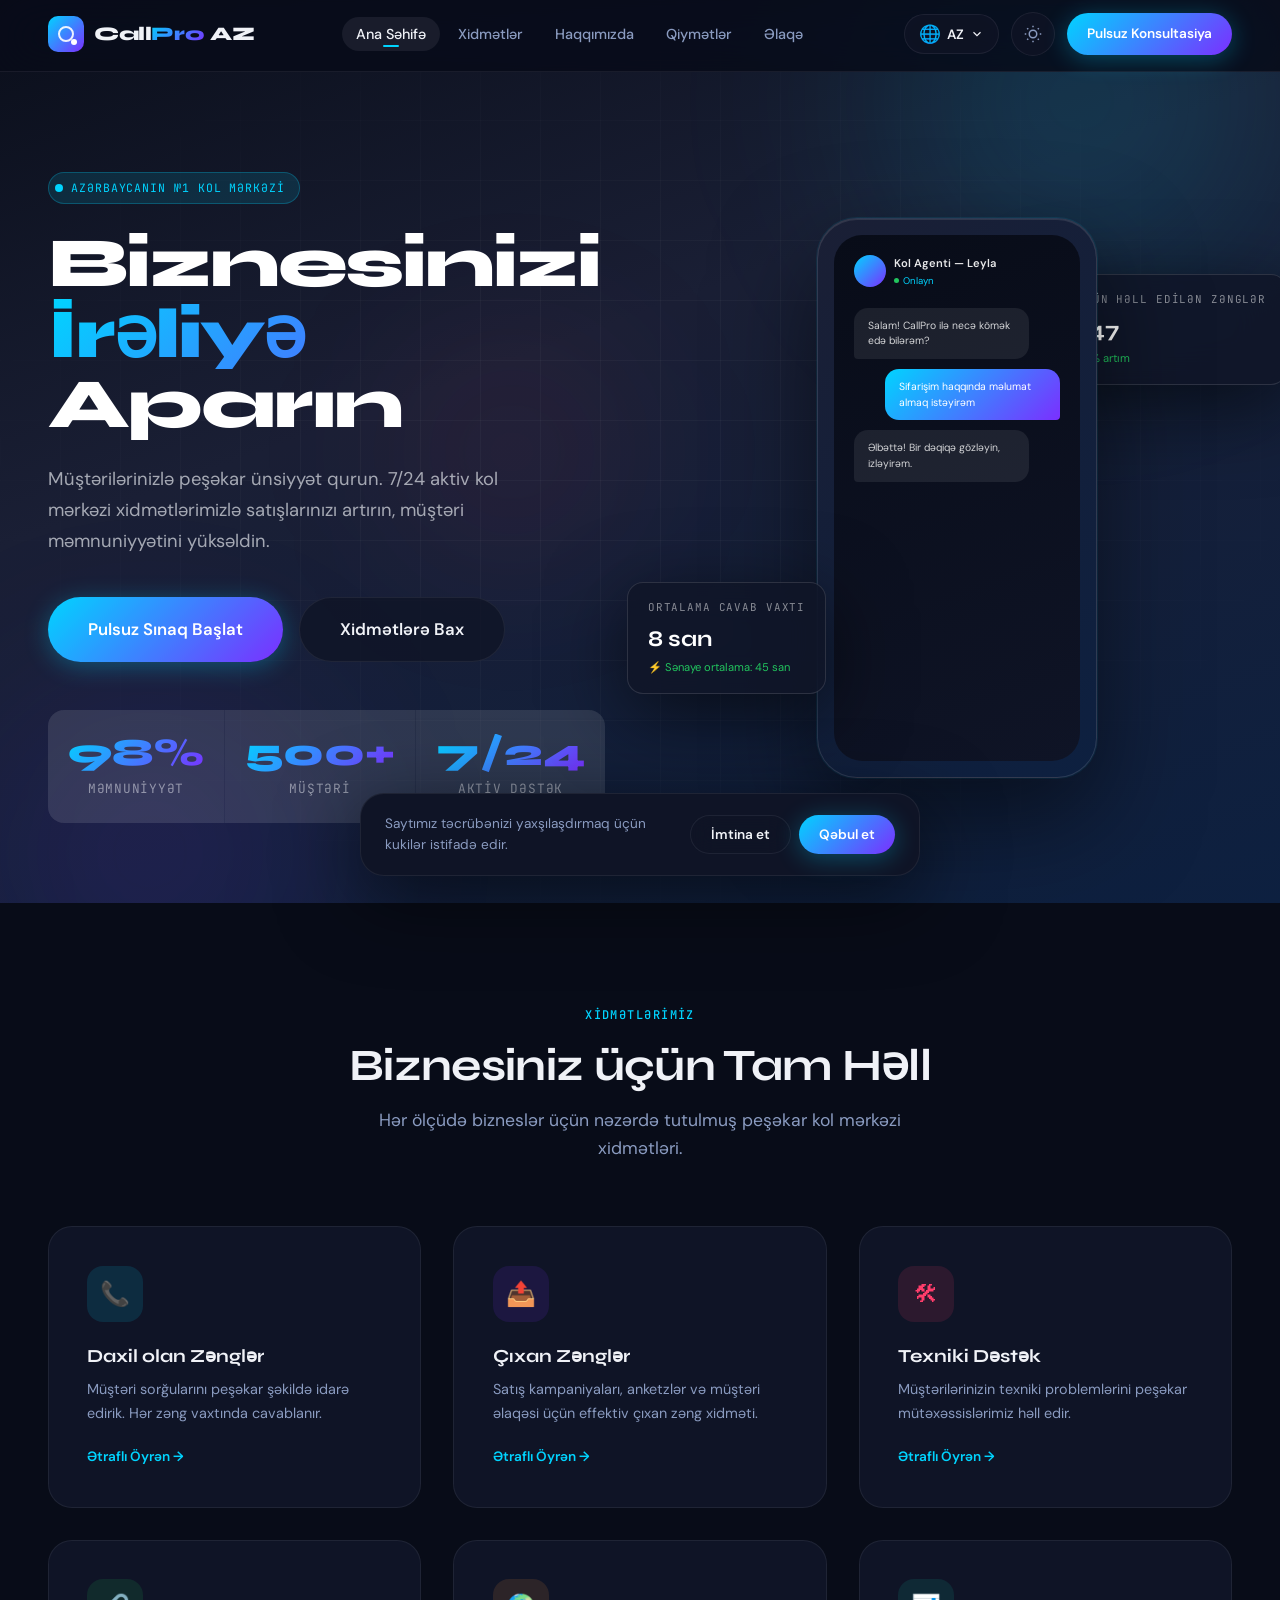
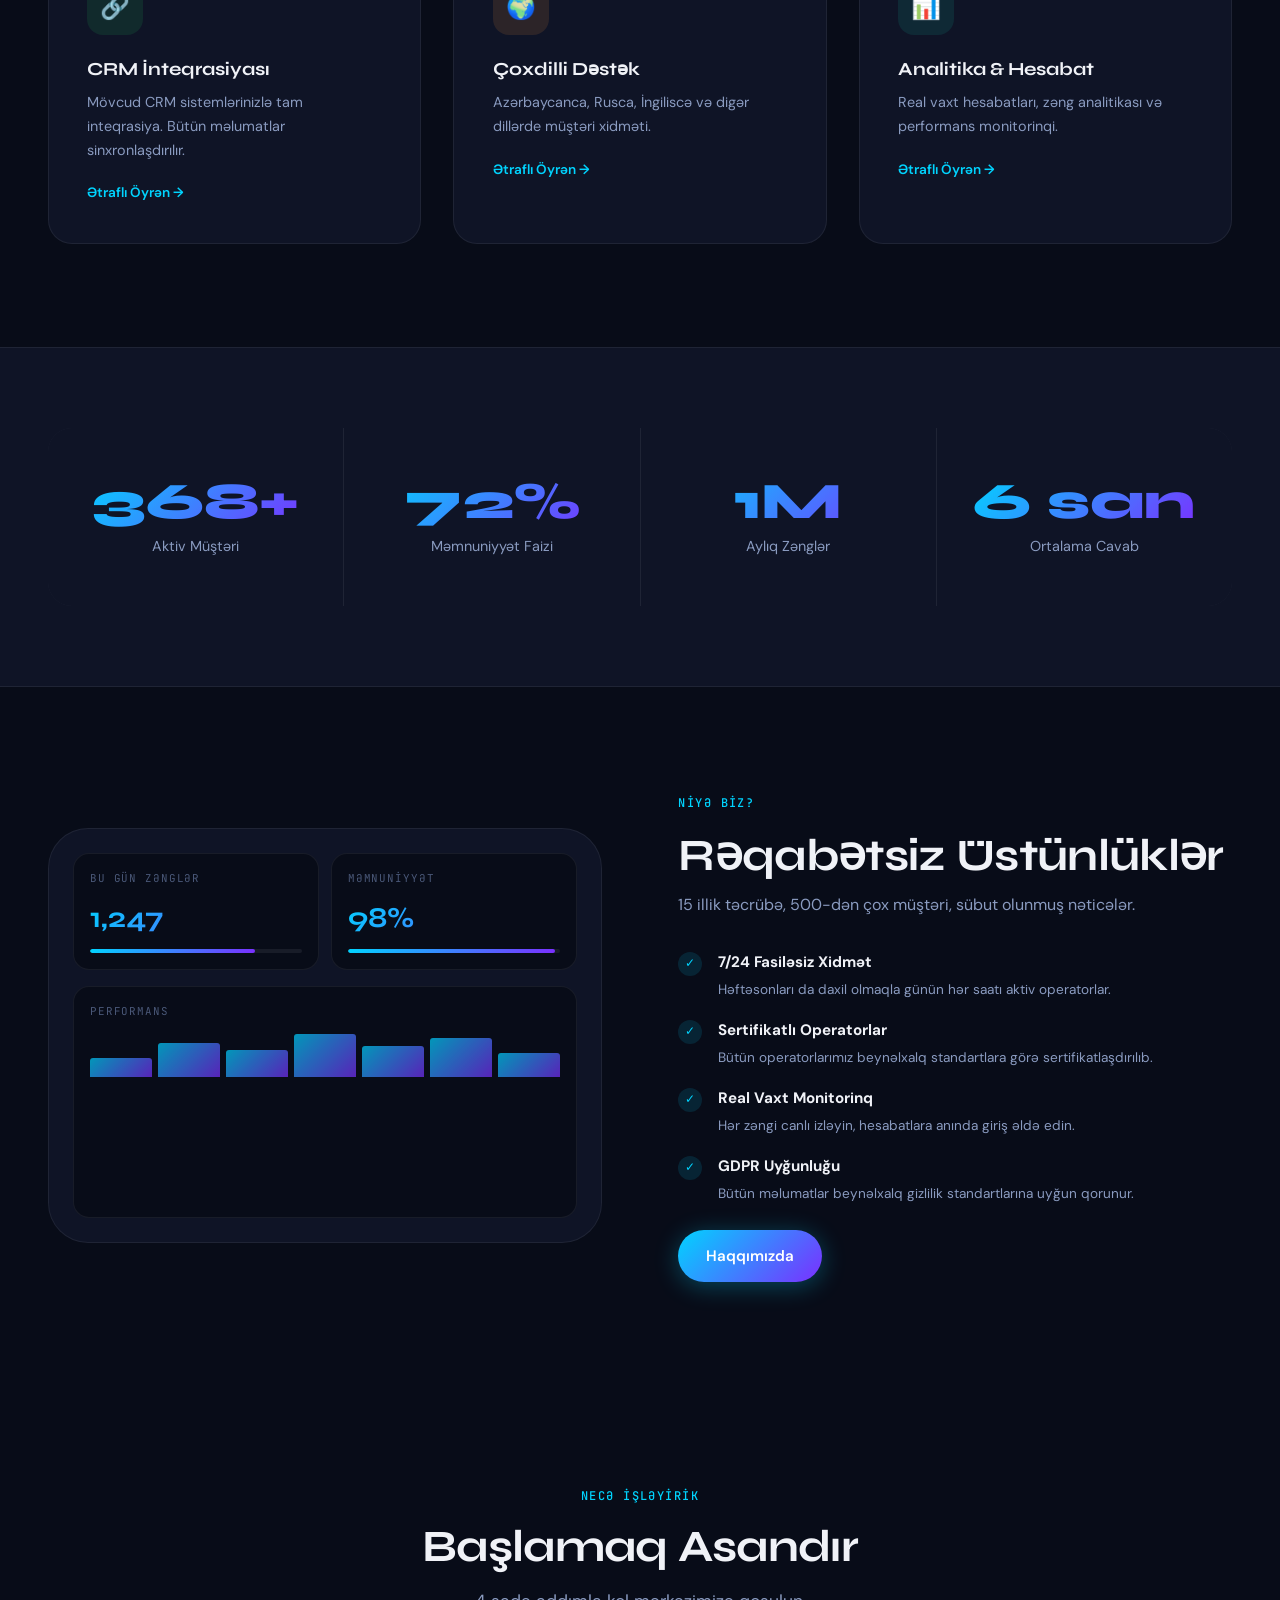
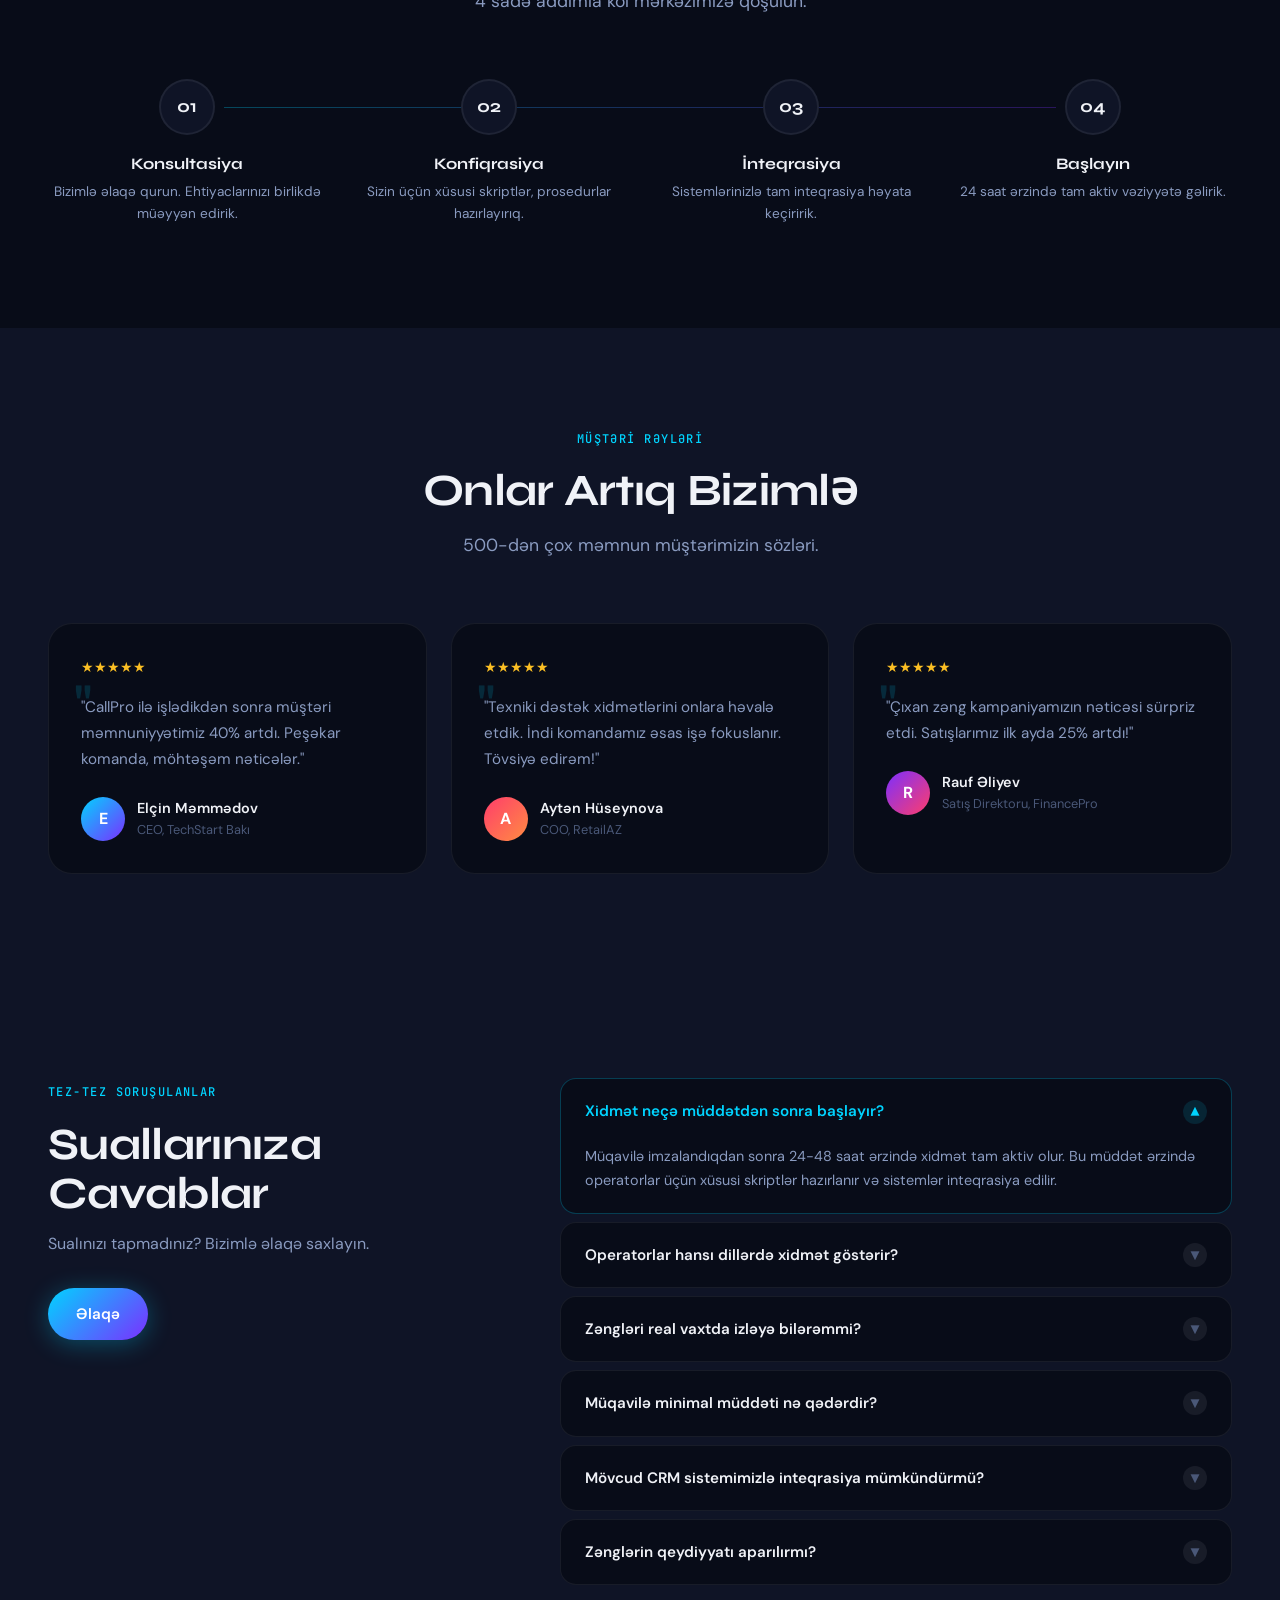
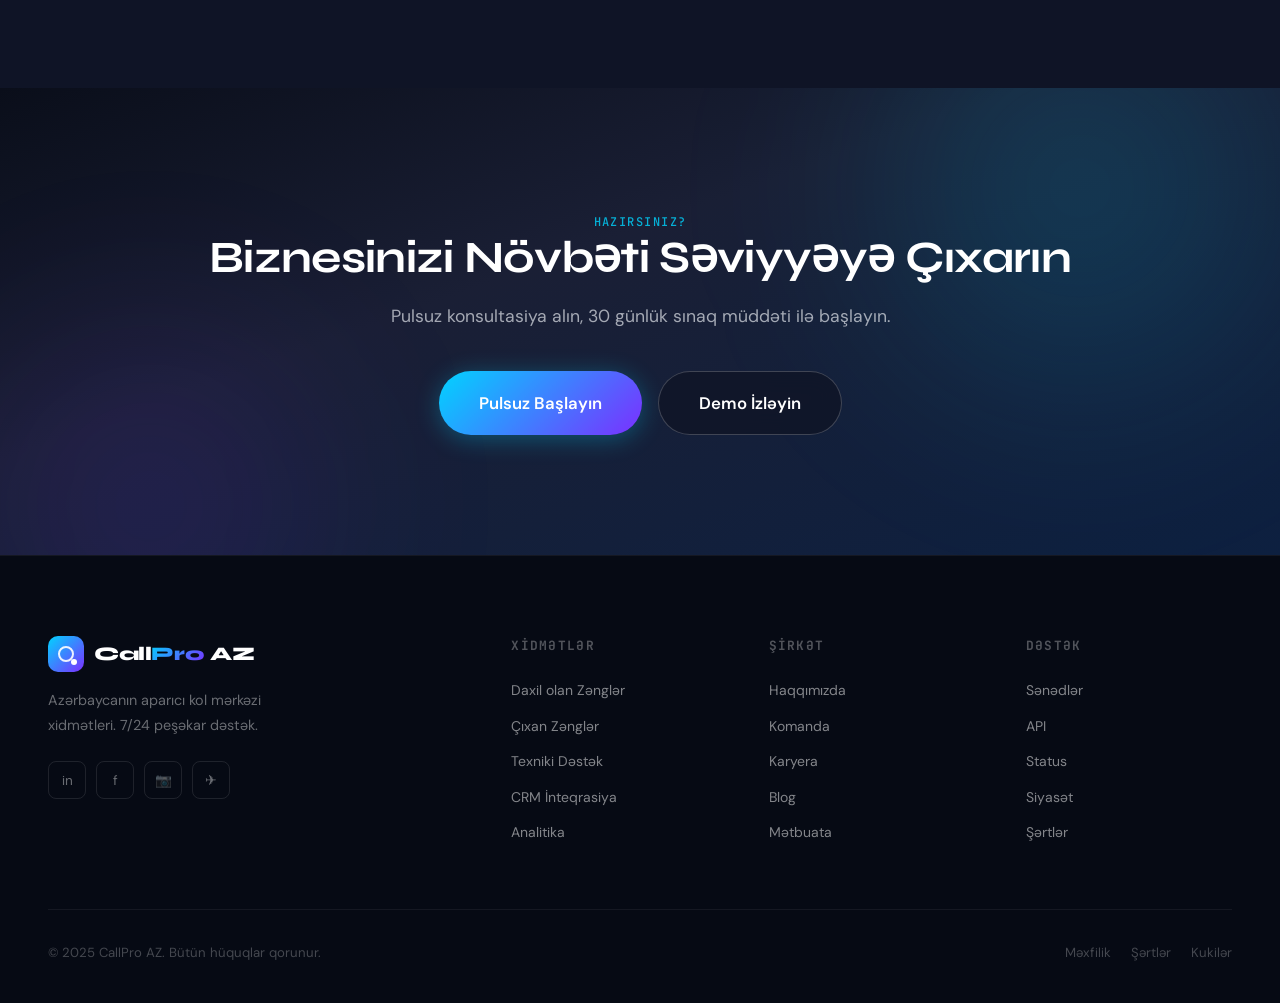
==== index.html @ 641f4ee0 "Add files via upload" ====
<!DOCTYPE html>
<html lang="az" data-theme="dark">
<head>
  <meta charset="UTF-8"/>
  <meta name="viewport" content="width=device-width, initial-scale=1.0"/>
  <meta name="description" data-i18n="page_description" content="CallPro AZ — Azərbaycanın aparıcı kol mərkəzi. 7/24 peşəkar müştəri xidməti, satış dəstəyi, texniki yardım."/>
  <title data-i18n="page_title">CallPro AZ — Peşəkar Kol Mərkəzi Xidmətləri</title>

  <link rel="preconnect" href="https://fonts.googleapis.com"/>
  <link rel="preconnect" href="https://fonts.gstatic.com" crossorigin/>
  <link href="https://fonts.googleapis.com/css2?family=Syne:wght@400;600;700;800&family=DM+Sans:ital,opsz,wght@0,9..40,300;0,9..40,400;0,9..40,500;0,9..40,600;0,9..40,700;1,9..40,400&family=JetBrains+Mono:wght@400;500;600&display=swap" rel="stylesheet"/>

  <link rel="stylesheet" href="css/variables.css"/>
  <link rel="stylesheet" href="css/nav.css"/>
  <link rel="stylesheet" href="css/sections.css"/>
  <link rel="stylesheet" href="css/components.css"/>
  <link rel="stylesheet" href="css/responsive.css"/>
</head>
<body>

<div class="loading-screen">
  <div class="loading-logo">
    <div class="loading-mark">
      <svg width="32" height="32" viewBox="0 0 32 32" fill="none">
        <circle cx="16" cy="13" r="7" stroke="white" stroke-width="2.5"/>
        <circle cx="23" cy="24" r="3" fill="white"/>
      </svg>
    </div>
    <div class="loading-bar"><div class="loading-bar-fill"></div></div>
  </div>
</div>

<div class="cursor-glow"></div>

<nav class="nav" id="mainNav">
  <div class="container" style="padding-top: 12px;">
    <div class="nav__inner">
      <a href="index.html" class="nav__logo">
        <div class="nav__logo-mark"></div>
        <span class="nav__logo-text">Call<span>Pro</span> AZ</span>
      </a>
      <ul class="nav__menu">
        <li><a href="index.html"    class="nav__link" data-i18n="nav_home">Ana Səhifə</a></li>
        <li><a href="services.html" class="nav__link" data-i18n="nav_services">Xidmətlər</a></li>
        <li><a href="about.html"    class="nav__link" data-i18n="nav_about">Haqqımızda</a></li>
        <li><a href="pricing.html"  class="nav__link" data-i18n="nav_pricing">Qiymətlər</a></li>
        <li><a href="contact.html"  class="nav__link" data-i18n="nav_contact">Əlaqə</a></li>
      </ul>
      <div class="nav__controls">
        <div class="lang-selector">
          <button class="lang-btn" aria-label="Select language">
            <span class="lang-flag">🌐</span>
            <span class="lang-current">AZ</span>
            <svg viewBox="0 0 24 24" fill="none" stroke="currentColor" stroke-width="2"><path d="M6 9l6 6 6-6"/></svg>
          </button>
          <div class="lang-dropdown">
            <button class="lang-option active" data-lang="az"><span class="lang-flag">🇦🇿</span> Azərbaycanca</button>
            <button class="lang-option"        data-lang="en"><span class="lang-flag">🇬🇧</span> English</button>
            <button class="lang-option"        data-lang="ru"><span class="lang-flag">🇷🇺</span> Русский</button>
          </div>
        </div>
        <button class="theme-toggle" aria-label="Toggle theme">
          <svg class="icon-moon" viewBox="0 0 24 24" fill="none" stroke="currentColor" stroke-width="2"><path d="M21 12.79A9 9 0 1111.21 3a7 7 0 009.79 9.79z"/></svg>
          <svg class="icon-sun"  viewBox="0 0 24 24" fill="none" stroke="currentColor" stroke-width="2"><circle cx="12" cy="12" r="5"/><line x1="12" y1="1" x2="12" y2="3"/><line x1="12" y1="21" x2="12" y2="23"/><line x1="4.22" y1="4.22" x2="5.64" y2="5.64"/><line x1="18.36" y1="18.36" x2="19.78" y2="19.78"/><line x1="1" y1="12" x2="3" y2="12"/><line x1="21" y1="12" x2="23" y2="12"/><line x1="4.22" y1="19.78" x2="5.64" y2="18.36"/><line x1="18.36" y1="5.64" x2="19.78" y2="4.22"/></svg>
        </button>
        <a href="contact.html" class="btn btn-primary btn-sm nav__cta" data-i18n="nav_cta">Pulsuz Konsultasiya</a>
      </div>
      <button class="nav__hamburger" aria-label="Menu"><span></span><span></span><span></span></button>
    </div>
  </div>
  <div class="nav__progress"></div>
</nav>
<div class="nav__mobile">
  <a href="index.html"    class="nav__mobile-link" data-i18n="nav_home">Ana Səhifə <span>→</span></a>
  <a href="services.html" class="nav__mobile-link" data-i18n="nav_services">Xidmətlər <span>→</span></a>
  <a href="about.html"    class="nav__mobile-link" data-i18n="nav_about">Haqqımızda <span>→</span></a>
  <a href="pricing.html"  class="nav__mobile-link" data-i18n="nav_pricing">Qiymətlər <span>→</span></a>
  <a href="contact.html"  class="nav__mobile-link" data-i18n="nav_contact">Əlaqə <span>→</span></a>
  <div class="nav__mobile-controls">
    <div class="lang-selector">
      <button class="lang-btn"><span class="lang-flag">🌐</span><span class="lang-current">AZ</span><svg viewBox="0 0 24 24" fill="none" stroke="currentColor" stroke-width="2"><path d="M6 9l6 6 6-6"/></svg></button>
      <div class="lang-dropdown">
        <button class="lang-option active" data-lang="az"><span class="lang-flag">🇦🇿</span> Azərbaycanca</button>
        <button class="lang-option" data-lang="en"><span class="lang-flag">🇬🇧</span> English</button>
        <button class="lang-option" data-lang="ru"><span class="lang-flag">🇷🇺</span> Русский</button>
      </div>
    </div>
    <button class="theme-toggle"><svg class="icon-moon" viewBox="0 0 24 24" fill="none" stroke="currentColor" stroke-width="2"><path d="M21 12.79A9 9 0 1111.21 3a7 7 0 009.79 9.79z"/></svg><svg class="icon-sun" viewBox="0 0 24 24" fill="none" stroke="currentColor" stroke-width="2"><circle cx="12" cy="12" r="5"/><line x1="12" y1="1" x2="12" y2="3"/></svg></button>
    <a href="contact.html" class="btn btn-primary btn-sm" style="flex:1;justify-content:center" data-i18n="nav_cta">Konsultasiya</a>
  </div>
</div>

<section class="hero">
  <div class="hero__bg">
    <div class="hero__orb hero__orb--1"></div>
    <div class="hero__orb hero__orb--2"></div>
    <div class="hero__orb hero__orb--3"></div>
    <div class="hero__grid"></div>
  </div>

  <div class="container hero__content">
    <div class="hero__layout">

      <div>
        <div class="hero__badge">
          <span class="hero__badge-dot"></span>
          <span class="hero__badge-text" data-i18n="hero_badge">Azərbaycanın №1 Kol Mərkəzi</span>
        </div>

        <h1 class="hero__title">
          <span class="line"><span data-i18n="hero_title_1">Biznesinizi</span></span>
          <span class="line"><span class="grad-text" data-i18n="hero_title_2">İrəliyə</span></span>
          <span class="line"><span data-i18n="hero_title_3">Aparın</span></span>
        </h1>

        <p class="hero__desc" data-i18n="hero_desc">
          Müştərilərinizlə peşəkar ünsiyyət qurun. 7/24 aktiv kol mərkəzi xidmətlərimizlə satışlarınızı artırın, müştəri məmnuniyyətini yüksəldin.
        </p>

        <div class="hero__actions">
          <a href="contact.html" class="btn btn-primary btn-lg" data-i18n="hero_btn_main">Pulsuz Sınaq Başlat</a>
          <a href="services.html" class="btn btn-ghost btn-lg" data-i18n="hero_btn_sec">Xidmətlərə Bax</a>
        </div>

        <div class="hero__stats">
          <div class="hero__stat">
            <div class="hero__stat-num" data-i18n="hero_stat_1">100%</div>
            <div class="hero__stat-label" data-i18n="hero_stat_1l">Məmnuniyyət</div>
          </div>
          <div class="hero__stat">
            <div class="hero__stat-num" data-i18n="hero_stat_2">500+</div>
            <div class="hero__stat-label" data-i18n="hero_stat_2l">Müştəri</div>
          </div>
          <div class="hero__stat">
            <div class="hero__stat-num" data-i18n="hero_stat_3">7/24</div>
            <div class="hero__stat-label" data-i18n="hero_stat_3l">Aktiv Dəstək</div>
          </div>
        </div>
      </div>

      <div class="hero__visual">
        <div class="hero__float-card hero__float-card--1">
          <div class="hero__float-label" data-i18n="hero_card1_lbl">Bu gün həll edilən zənglər</div>
          <div class="hero__float-value" data-i18n="hero_card1_val">1,247</div>
          <div class="hero__float-sub">↑ <span data-i18n="hero_card1_sub">+12% artım</span></div>
        </div>

        <div class="hero__phone">
          <div class="hero__phone-screen">
            <div class="hero__phone-header">
              <div class="hero__phone-avatar"></div>
              <div class="hero__phone-info">
                <div class="hero__phone-name" data-i18n="hero_phone_name">Kol Agenti — Leyla</div>
                <div class="hero__phone-status" data-i18n="hero_phone_stat">Onlayn</div>
              </div>
            </div>
            <div class="hero__msg hero__msg--in" data-i18n="hero_msg1">Salam! CallPro ilə necə kömək edə bilərəm?</div>
            <div class="hero__msg hero__msg--out" data-i18n="hero_msg2">Sifarişim haqqında məlumat almaq istəyirəm</div>
            <div class="hero__msg hero__msg--in" data-i18n="hero_msg3">Əlbəttə! Bir dəqiqə gözləyin, izləyirəm.</div>
          </div>
        </div>

        <div class="hero__float-card hero__float-card--2">
          <div class="hero__float-label" data-i18n="hero_card2_lbl">Ortalama cavab vaxtı</div>
          <div class="hero__float-value" data-i18n="hero_card2_val">8 san</div>
          <div class="hero__float-sub">⚡ <span data-i18n="hero_card2_sub">Sənaye ortalama: 45 san</span></div>
        </div>
      </div>

    </div>
  </div>

</section>

<section class="section services" id="services">
  <div class="container">
    <div class="section-header">
      <span class="label reveal" data-i18n="svc_label">Xidmətlərimiz</span>
      <h2 class="display-md reveal stagger-1" data-i18n="svc_title">Biznesiniz üçün Tam Həll</h2>
      <p class="reveal stagger-2" data-i18n="svc_desc">Hər ölçüdə bizneslər üçün nəzərdə tutulmuş peşəkar kol mərkəzi xidmətləri.</p>
    </div>

    <div class="grid grid-3">
      <div class="service-card reveal stagger-1">
        <div class="service-card__icon service-card__icon--blue">📞</div>
        <h3 class="service-card__title" data-i18n="svc_1_title">Daxil olan Zənglər</h3>
        <p class="service-card__desc" data-i18n="svc_1_desc">Müştəri sorğularını peşəkar şəkildə idarə edirik. Hər zəng vaxtında cavablanır.</p>
        <a href="services.html" class="service-card__arrow" data-i18n="svc_more">Ətraflı Öyrən →</a>
      </div>
      <div class="service-card reveal stagger-2">
        <div class="service-card__icon service-card__icon--purple">📤</div>
        <h3 class="service-card__title" data-i18n="svc_2_title">Çıxan Zənglər</h3>
        <p class="service-card__desc" data-i18n="svc_2_desc">Satış kampaniyaları, anketzlər və müştəri əlaqəsi üçün effektiv çıxan zəng xidməti.</p>
        <a href="services.html" class="service-card__arrow" data-i18n="svc_more">Ətraflı Öyrən →</a>
      </div>
      <div class="service-card reveal stagger-3">
        <div class="service-card__icon service-card__icon--red">🛠</div>
        <h3 class="service-card__title" data-i18n="svc_3_title">Texniki Dəstək</h3>
        <p class="service-card__desc" data-i18n="svc_3_desc">Müştərilərinizin texniki problemlərini peşəkar mütəxəssislərimiz həll edir.</p>
        <a href="services.html" class="service-card__arrow" data-i18n="svc_more">Ətraflı Öyrən →</a>
      </div>
      <div class="service-card reveal stagger-4">
        <div class="service-card__icon service-card__icon--green">🔗</div>
        <h3 class="service-card__title" data-i18n="svc_4_title">CRM İnteqrasiyası</h3>
        <p class="service-card__desc" data-i18n="svc_4_desc">Mövcud CRM sistemlərinizlə tam inteqrasiya. Bütün məlumatlar sinxronlaşdırılır.</p>
        <a href="services.html" class="service-card__arrow" data-i18n="svc_more">Ətraflı Öyrən →</a>
      </div>
      <div class="service-card reveal stagger-5">
        <div class="service-card__icon service-card__icon--orange">🌍</div>
        <h3 class="service-card__title" data-i18n="svc_5_title">Çoxdilli Dəstək</h3>
        <p class="service-card__desc" data-i18n="svc_5_desc">Azərbaycanca, Rusca, İngiliscə və digər dillərde müştəri xidməti.</p>
        <a href="services.html" class="service-card__arrow" data-i18n="svc_more">Ətraflı Öyrən →</a>
      </div>
      <div class="service-card reveal stagger-6">
        <div class="service-card__icon service-card__icon--teal">📊</div>
        <h3 class="service-card__title" data-i18n="svc_6_title">Analitika & Hesabat</h3>
        <p class="service-card__desc" data-i18n="svc_6_desc">Real vaxt hesabatları, zəng analitikası və performans monitorinqi.</p>
        <a href="services.html" class="service-card__arrow" data-i18n="svc_more">Ətraflı Öyrən →</a>
      </div>
    </div>
  </div>
</section>

<section class="stats-section">
  <div class="container">
    <div class="stats-grid">
      <div class="stat-item reveal stagger-1">
        <div class="stat-num" data-i18n="stats_1">500+</div>
        <div class="stat-label" data-i18n="stats_1l">Aktiv Müştəri</div>
      </div>
      <div class="stat-item reveal stagger-2">
        <div class="stat-num" data-i18n="stats_2">98%</div>
        <div class="stat-label" data-i18n="stats_2l">Məmnuniyyət Faizi</div>
      </div>
      <div class="stat-item reveal stagger-3">
        <div class="stat-num" data-i18n="stats_3">1.2M</div>
        <div class="stat-label" data-i18n="stats_3l">Aylıq Zənglər</div>
      </div>
      <div class="stat-item reveal stagger-4">
        <div class="stat-num" data-i18n="stats_4">8 san</div>
        <div class="stat-label" data-i18n="stats_4l">Ortalama Cavab</div>
      </div>
    </div>
  </div>
</section>

<section class="section why-us">
  <div class="container">
    <div class="why-us__layout">
      <div class="why-us__visual reveal-left">
        <div class="why-us__bg-card">
          <div class="why-us__dashboard">
            <div class="why-dash-row">
              <div class="why-dash-card">
                <div class="why-dash-label" data-i18n="why_dash_calls">Bu gün zənglər</div>
                <div class="why-dash-value">1,247</div>
                <div class="why-dash-bar-wrap"><div class="why-dash-bar" style="width:78%"></div></div>
              </div>
              <div class="why-dash-card">
                <div class="why-dash-label" data-i18n="why_dash_sat">Məmnuniyyət</div>
                <div class="why-dash-value">98%</div>
                <div class="why-dash-bar-wrap"><div class="why-dash-bar" style="width:98%"></div></div>
              </div>
            </div>
            <div class="why-dash-chart">
              <div class="why-dash-label" data-i18n="why_dash_perf">Performans</div>
              <div class="why-dash-mini-bars">
                <div class="mini-bar"></div><div class="mini-bar"></div><div class="mini-bar"></div>
                <div class="mini-bar"></div><div class="mini-bar"></div><div class="mini-bar"></div>
                <div class="mini-bar"></div>
              </div>
            </div>
          </div>
        </div>
      </div>

      <div class="reveal-right">
        <span class="label" data-i18n="why_label">Niyə Biz?</span>
        <h2 class="display-md" style="margin:16px 0 12px" data-i18n="why_title">Rəqabətsiz Üstünlüklər</h2>
        <p style="color:var(--text-secondary);margin-bottom:32px" data-i18n="why_desc">15 illik təcrübə, 500-dən çox müştəri, sübut olunmuş nəticələr.</p>

        <ul class="why-features">
          <li class="why-feature">
            <div class="why-feature__check">✓</div>
            <div class="why-feature__text">
              <strong data-i18n="why_f1_t">7/24 Fasiləsiz Xidmət</strong>
              <span data-i18n="why_f1_d">Həftəsonları da daxil olmaqla günün hər saatı aktiv operatorlar.</span>
            </div>
          </li>
          <li class="why-feature">
            <div class="why-feature__check">✓</div>
            <div class="why-feature__text">
              <strong data-i18n="why_f2_t">Sertifikatlı Operatorlar</strong>
              <span data-i18n="why_f2_d">Bütün operatorlarımız beynəlxalq standartlara görə sertifikatlaşdırılıb.</span>
            </div>
          </li>
          <li class="why-feature">
            <div class="why-feature__check">✓</div>
            <div class="why-feature__text">
              <strong data-i18n="why_f3_t">Real Vaxt Monitorinq</strong>
              <span data-i18n="why_f3_d">Hər zəngi canlı izləyin, hesabatlara anında giriş əldə edin.</span>
            </div>
          </li>
          <li class="why-feature">
            <div class="why-feature__check">✓</div>
            <div class="why-feature__text">
              <strong data-i18n="why_f4_t">GDPR Uyğunluğu</strong>
              <span data-i18n="why_f4_d">Bütün məlumatlar beynəlxalq gizlilik standartlarına uyğun qorunur.</span>
            </div>
          </li>
        </ul>

        <a href="about.html" class="btn btn-primary" style="margin-top:24px" data-i18n="nav_about">Haqqımızda</a>
      </div>
    </div>
  </div>
</section>

<section class="section process">
  <div class="container">
    <div class="section-header">
      <span class="label reveal" data-i18n="proc_label">Necə İşləyirik</span>
      <h2 class="display-md reveal stagger-1" data-i18n="proc_title">Başlamaq Asandır</h2>
      <p class="reveal stagger-2" data-i18n="proc_desc">4 sadə addımla kol mərkəzimizə qoşulun.</p>
    </div>
    <div class="process-steps">
      <div class="process-step reveal stagger-1">
        <div class="process-step__num">01</div>
        <h3 class="process-step__title" data-i18n="proc_1_t">Konsultasiya</h3>
        <p class="process-step__desc" data-i18n="proc_1_d">Bizimlə əlaqə qurun. Ehtiyaclarınızı birlikdə müəyyən edirik.</p>
      </div>
      <div class="process-step reveal stagger-2">
        <div class="process-step__num">02</div>
        <h3 class="process-step__title" data-i18n="proc_2_t">Konfiqrasiya</h3>
        <p class="process-step__desc" data-i18n="proc_2_d">Sizin üçün xüsusi skriptlər, prosedurlar hazırlayırıq.</p>
      </div>
      <div class="process-step reveal stagger-3">
        <div class="process-step__num">03</div>
        <h3 class="process-step__title" data-i18n="proc_3_t">İnteqrasiya</h3>
        <p class="process-step__desc" data-i18n="proc_3_d">Sistemlərinizlə tam inteqrasiya həyata keçiririk.</p>
      </div>
      <div class="process-step reveal stagger-4">
        <div class="process-step__num">04</div>
        <h3 class="process-step__title" data-i18n="proc_4_t">Başlayın</h3>
        <p class="process-step__desc" data-i18n="proc_4_d">24 saat ərzində tam aktiv vəziyyətə gəlirik.</p>
      </div>
    </div>
  </div>
</section>

<section class="section testimonials">
  <div class="container">
    <div class="section-header">
      <span class="label reveal" data-i18n="test_label">Müştəri Rəyləri</span>
      <h2 class="display-md reveal stagger-1" data-i18n="test_title">Onlar Artıq Bizimlə</h2>
      <p class="reveal stagger-2" data-i18n="test_desc">500-dən çox məmnun müştərimizin sözləri.</p>
    </div>
    <div class="testimonials-track">
      <div class="testimonial-card reveal stagger-1">
        <div class="testimonial-stars">★★★★★</div>
        <p class="testimonial-text" data-i18n="test_1">"CallPro ilə işlədikdən sonra müştəri məmnuniyyətimiz 40% artdı. Peşəkar komanda, möhtəşəm nəticələr."</p>
        <div class="testimonial-author">
          <div class="testimonial-avatar" style="background:var(--grad-accent)">E</div>
          <div>
            <div class="testimonial-name" data-i18n="test_1_name">Elçin Məmmədov</div>
            <div class="testimonial-role" data-i18n="test_1_role">CEO, TechStart Bakı</div>
          </div>
        </div>
      </div>
      <div class="testimonial-card reveal stagger-2">
        <div class="testimonial-stars">★★★★★</div>
        <p class="testimonial-text" data-i18n="test_2">"Texniki dəstək xidmətlərini onlara həvalə etdik. İndi komandamız əsas işə fokuslanır. Tövsiyə edirəm!"</p>
        <div class="testimonial-author">
          <div class="testimonial-avatar" style="background:var(--grad-warm)">A</div>
          <div>
            <div class="testimonial-name" data-i18n="test_2_name">Aytən Hüseynova</div>
            <div class="testimonial-role" data-i18n="test_2_role">COO, RetailAZ</div>
          </div>
        </div>
      </div>
      <div class="testimonial-card reveal stagger-3">
        <div class="testimonial-stars">★★★★★</div>
        <p class="testimonial-text" data-i18n="test_3">"Çıxan zəng kampaniyamızın nəticəsi sürpriz etdi. Satışlarımız ilk ayda 25% artdı!"</p>
        <div class="testimonial-author">
          <div class="testimonial-avatar" style="background:linear-gradient(135deg,#7B2FFF,#FF3D6B)">R</div>
          <div>
            <div class="testimonial-name" data-i18n="test_3_name">Rauf Əliyev</div>
            <div class="testimonial-role" data-i18n="test_3_role">Satış Direktoru, FinancePro</div>
          </div>
        </div>
      </div>
    </div>
  </div>
</section>

<section class="section faq">
  <div class="container">
    <div class="faq-layout">
      <div class="reveal-left">
        <span class="label" data-i18n="faq_label">Tez-tez soruşulanlar</span>
        <h2 class="display-md" style="margin:16px 0 12px" data-i18n="faq_title">Suallarınıza Cavablar</h2>
        <p style="color:var(--text-secondary);margin-bottom:32px" data-i18n="faq_desc">Sualınızı tapmadınız? Bizimlə əlaqə saxlayın.</p>
        <a href="contact.html" class="btn btn-primary" data-i18n="nav_contact">Əlaqə</a>
      </div>
      <div class="faq-list reveal-right">
        <div class="faq-item open">
          <div class="faq-q"><span data-i18n="faq_q1">Xidmət neçə müddətdən sonra başlayır?</span><span class="faq-chevron">▼</span></div>
          <div class="faq-a" style="max-height:200px"><div class="faq-a-inner" data-i18n="faq_a1">Müqavilə imzalandıqdan sonra 24-48 saat ərzində xidmət tam aktiv olur.</div></div>
        </div>
        <div class="faq-item">
          <div class="faq-q"><span data-i18n="faq_q2">Operatorlar hansı dillərdə xidmət göstərir?</span><span class="faq-chevron">▼</span></div>
          <div class="faq-a"><div class="faq-a-inner" data-i18n="faq_a2">Operatorlarımız Azərbaycanca, Rusca, İngilis dilində xidmət göstərir.</div></div>
        </div>
        <div class="faq-item">
          <div class="faq-q"><span data-i18n="faq_q3">Zəngləri real vaxtda izləyə bilərəmmi?</span><span class="faq-chevron">▼</span></div>
          <div class="faq-a"><div class="faq-a-inner" data-i18n="faq_a3">Bəli, xüsusi dashboard vasitəsilə bütün zəngləri real vaxtda izləyə bilərsiniz.</div></div>
        </div>
        <div class="faq-item">
          <div class="faq-q"><span data-i18n="faq_q4">Müqavilə minimal müddəti nə qədərdir?</span><span class="faq-chevron">▼</span></div>
          <div class="faq-a"><div class="faq-a-inner" data-i18n="faq_a4">Minimum 3 aylıq müqavilə tələb olunur.</div></div>
        </div>
        <div class="faq-item">
          <div class="faq-q"><span data-i18n="faq_q5">Mövcud CRM sistemimizlə inteqrasiya mümkündürmü?</span><span class="faq-chevron">▼</span></div>
          <div class="faq-a"><div class="faq-a-inner" data-i18n="faq_a5">Bəli, Salesforce, Bitrix24, AmoCRM, HubSpot ilə tam inteqrasiya mümkündür.</div></div>
        </div>
        <div class="faq-item">
          <div class="faq-q"><span data-i18n="faq_q6">Zənglərin qeydiyyatı aparılırmı?</span><span class="faq-chevron">▼</span></div>
          <div class="faq-a"><div class="faq-a-inner" data-i18n="faq_a6">Qanunvericiliyə uyğun olaraq bütün zənglər qeydə alınır.</div></div>
        </div>
      </div>
    </div>
  </div>
</section>

<section class="cta-section">
  <div class="hero__orb hero__orb--1"></div>
  <div class="hero__orb hero__orb--2"></div>
  <div class="container cta-section__content">
    <span class="label reveal" style="color:rgba(0,212,255,0.8)">Hazırsınız?</span>
    <h2 class="display-md reveal stagger-1" data-i18n="cta_title">Biznesinizi Növbəti Səviyyəyə Çıxarın</h2>
    <p class="reveal stagger-2" data-i18n="cta_desc">Pulsuz konsultasiya alın, 30 günlük sınaq müddəti ilə başlayın.</p>
    <div class="cta-actions reveal stagger-3">
      <a href="contact.html" class="btn btn-primary btn-lg" data-i18n="cta_btn1">Pulsuz Başlayın</a>
      <a href="#" class="btn btn-ghost btn-lg" style="border-color:rgba(255,255,255,0.2);color:#fff" data-i18n="cta_btn2">Demo İzləyin</a>
    </div>
  </div>
</section>

<footer class="footer">
  <div class="container">
    <div class="footer__grid">
      <div>
        <a href="index.html" class="nav__logo">
          <div class="nav__logo-mark"></div>
          <span class="nav__logo-text" style="color:#fff">Call<span>Pro</span> AZ</span>
        </a>
        <p class="footer__brand-desc" data-i18n="footer_desc">Azərbaycanın aparıcı kol mərkəzi xidmətleri. 7/24 peşəkar dəstək.</p>
        <div class="footer__socials">
          <a href="#" class="footer__social" aria-label="LinkedIn">in</a>
          <a href="#" class="footer__social" aria-label="Facebook">f</a>
          <a href="#" class="footer__social" aria-label="Instagram">📷</a>
          <a href="#" class="footer__social" aria-label="Telegram">✈</a>
        </div>
      </div>
      <div>
        <div class="footer__col-title" data-i18n="footer_col1">Xidmətlər</div>
        <ul class="footer__links">
          <li><a href="services.html" class="footer__link" data-i18n="footer_l1">Daxil olan Zənglər</a></li>
          <li><a href="services.html" class="footer__link" data-i18n="footer_l2">Çıxan Zənglər</a></li>
          <li><a href="services.html" class="footer__link" data-i18n="footer_l3">Texniki Dəstək</a></li>
          <li><a href="services.html" class="footer__link" data-i18n="footer_l4">CRM İnteqrasiya</a></li>
          <li><a href="services.html" class="footer__link" data-i18n="footer_l5">Analitika</a></li>
        </ul>
      </div>
      <div>
        <div class="footer__col-title" data-i18n="footer_col2">Şirkət</div>
        <ul class="footer__links">
          <li><a href="about.html"   class="footer__link" data-i18n="footer_m1">Haqqımızda</a></li>
          <li><a href="about.html"   class="footer__link" data-i18n="footer_m2">Komanda</a></li>
          <li><a href="#"            class="footer__link" data-i18n="footer_m3">Karyera</a></li>
          <li><a href="#"            class="footer__link" data-i18n="footer_m4">Blog</a></li>
          <li><a href="#"            class="footer__link" data-i18n="footer_m5">Mətbuata</a></li>
        </ul>
      </div>
      <div>
        <div class="footer__col-title" data-i18n="footer_col3">Dəstək</div>
        <ul class="footer__links">
          <li><a href="#"            class="footer__link" data-i18n="footer_n1">Sənədlər</a></li>
          <li><a href="#"            class="footer__link" data-i18n="footer_n2">API</a></li>
          <li><a href="#"            class="footer__link" data-i18n="footer_n3">Status</a></li>
          <li><a href="#"            class="footer__link" data-i18n="footer_n4">Siyasət</a></li>
          <li><a href="#"            class="footer__link" data-i18n="footer_n5">Şərtlər</a></li>
        </ul>
      </div>
    </div>
    <div class="footer__bottom">
      <span class="footer__copyright" data-i18n="footer_copy">© 2025 CallPro AZ. Bütün hüquqlar qorunur.</span>
      <div class="footer__legal">
        <a href="#" data-i18n="footer_priv">Məxfilik</a>
        <a href="#" data-i18n="footer_terms">Şərtlər</a>
        <a href="#" data-i18n="footer_cookies">Kukilər</a>
      </div>
    </div>
  </div>
</footer>

<div class="cookies-banner">
  <p data-i18n="cookie_text">Saytımız təcrübənizi yaxşılaşdırmaq üçün kukilər istifadə edir. <a href="#">Ətraflı</a></p>
  <div class="cookies-actions">
    <button class="btn btn-sm btn-ghost cookie-decline" data-i18n="cookie_decline">İmtina et</button>
    <button class="btn btn-sm btn-primary cookie-accept" data-i18n="cookie_accept">Qəbul et</button>
  </div>
</div>

<button class="scroll-top" aria-label="Scroll to top">↑</button>

<script src="js/translations.js"></script>
<script src="js/app.js"></script>
</body>
</html>
---- css/variables.css ----
/* ============================================================
   VARIABLES & BASE — CallPro AZ
   ============================================================ */

:root {
  /* Brand Colors */
  --accent:        #00D4FF;
  --accent-2:      #FF3D6B;
  --accent-3:      #7B2FFF;

  /* Light Theme */
  --bg:            #F0F2F7;
  --bg-card:       #FFFFFF;
  --bg-glass:      rgba(255,255,255,0.72);
  --text-primary:  #0A0E1A;
  --text-secondary:#4A5568;
  --text-muted:    #8A92A6;
  --border:        rgba(10,14,26,0.08);
  --shadow-sm:     0 2px 12px rgba(10,14,26,0.06);
  --shadow-md:     0 8px 40px rgba(10,14,26,0.10);
  --shadow-lg:     0 20px 80px rgba(10,14,26,0.14);
  --nav-bg:        rgba(240,242,247,0.85);

  /* Gradients */
  --grad-accent:   linear-gradient(135deg, #00D4FF 0%, #7B2FFF 100%);
  --grad-warm:     linear-gradient(135deg, #FF3D6B 0%, #FF8C42 100%);
  --grad-hero:     linear-gradient(160deg, #0A0E1A 0%, #1A1F35 40%, #0D2040 100%);

  /* Typography */
  --font-display:  'Syne', sans-serif;
  --font-body:     'DM Sans', sans-serif;
  --font-mono:     'JetBrains Mono', monospace;

  /* Spacing */
  --radius-sm:     8px;
  --radius-md:     16px;
  --radius-lg:     24px;
  --radius-xl:     40px;

  /* Transitions */
  --ease:          cubic-bezier(0.23, 1, 0.32, 1);
  --ease-bounce:   cubic-bezier(0.34, 1.56, 0.64, 1);
  --dur-fast:      0.2s;
  --dur-med:       0.4s;
  --dur-slow:      0.8s;

  /* Nav */
  --nav-h:         72px;
}

[data-theme="dark"] {
  --bg:            #080C18;
  --bg-card:       #0F1426;
  --bg-glass:      rgba(15,20,38,0.80);
  --text-primary:  #F0F2F7;
  --text-secondary:#8A9BC0;
  --text-muted:    #4A5878;
  --border:        rgba(240,242,247,0.07);
  --shadow-sm:     0 2px 12px rgba(0,0,0,0.30);
  --shadow-md:     0 8px 40px rgba(0,0,0,0.40);
  --shadow-lg:     0 20px 80px rgba(0,0,0,0.60);
  --nav-bg:        rgba(8,12,24,0.88);
}

/* ============================================================
   RESET & BASE
   ============================================================ */
*, *::before, *::after { box-sizing: border-box; margin: 0; padding: 0; }

html {
  scroll-behavior: smooth;
  font-size: 16px;
}

body {
  font-family: var(--font-body);
  background: var(--bg);
  color: var(--text-primary);
  line-height: 1.6;
  overflow-x: hidden;
  transition: background var(--dur-med) var(--ease),
              color var(--dur-med) var(--ease);
}

img { max-width: 100%; display: block; }
a { color: inherit; text-decoration: none; }
button { cursor: pointer; font-family: var(--font-body); border: none; background: none; }
ul { list-style: none; }

/* ============================================================
   TYPOGRAPHY
   ============================================================ */
h1,h2,h3,h4,h5,h6 { font-family: var(--font-display); font-weight: 700; line-height: 1.1; }

.display-xl { font-size: clamp(3.2rem, 8vw, 8rem); letter-spacing: -0.03em; }
.display-lg { font-size: clamp(2.4rem, 5vw, 5.5rem); letter-spacing: -0.02em; }
.display-md { font-size: clamp(1.8rem, 3.5vw, 3.2rem); letter-spacing: -0.015em; }
.display-sm { font-size: clamp(1.4rem, 2.5vw, 2.2rem); }

.label {
  font-family: var(--font-mono);
  font-size: 0.75rem;
  letter-spacing: 0.12em;
  text-transform: uppercase;
  color: var(--accent);
  font-weight: 500;
}

/* ============================================================
   LAYOUT UTILITIES
   ============================================================ */
.container { width: 100%; max-width: 1280px; margin: 0 auto; padding: 0 24px; }
.container--wide { max-width: 1440px; }
.section { padding: 120px 0; }
.section--sm { padding: 80px 0; }

.grid { display: grid; gap: 24px; }
.grid-2 { grid-template-columns: repeat(2, 1fr); }
.grid-3 { grid-template-columns: repeat(3, 1fr); }
.grid-4 { grid-template-columns: repeat(4, 1fr); }

.flex { display: flex; }
.flex-center { display: flex; align-items: center; justify-content: center; }
.flex-between { display: flex; align-items: center; justify-content: space-between; }
.flex-col { display: flex; flex-direction: column; }
.gap-8  { gap: 8px; }
.gap-16 { gap: 16px; }
.gap-24 { gap: 24px; }
.gap-40 { gap: 40px; }

/* ============================================================
   BUTTONS
   ============================================================ */
.btn {
  display: inline-flex;
  align-items: center;
  gap: 8px;
  padding: 14px 28px;
  border-radius: 100px;
  font-weight: 600;
  font-size: 0.95rem;
  transition: all var(--dur-fast) var(--ease);
  position: relative;
  overflow: hidden;
}
.btn::after {
  content: '';
  position: absolute;
  inset: 0;
  background: rgba(255,255,255,0.12);
  opacity: 0;
  transition: opacity var(--dur-fast);
}
.btn:hover::after { opacity: 1; }

.btn-primary {
  background: var(--grad-accent);
  color: #fff;
  box-shadow: 0 4px 24px rgba(0,212,255,0.30);
}
.btn-primary:hover {
  transform: translateY(-2px);
  box-shadow: 0 8px 40px rgba(0,212,255,0.45);
}

.btn-ghost {
  border: 1.5px solid var(--border);
  color: var(--text-primary);
  background: var(--bg-glass);
  backdrop-filter: blur(12px);
}
.btn-ghost:hover {
  border-color: var(--accent);
  color: var(--accent);
  transform: translateY(-2px);
}

.btn-lg { padding: 18px 40px; font-size: 1.05rem; }
.btn-sm { padding: 10px 20px; font-size: 0.85rem; }

/* ============================================================
   CARDS
   ============================================================ */
.card {
  background: var(--bg-card);
  border: 1px solid var(--border);
  border-radius: var(--radius-lg);
  padding: 32px;
  transition: all var(--dur-med) var(--ease);
  position: relative;
  overflow: hidden;
}
.card:hover {
  transform: translateY(-4px);
  box-shadow: var(--shadow-lg);
  border-color: rgba(0,212,255,0.20);
}
.card::before {
  content: '';
  position: absolute;
  top: 0; left: 0; right: 0;
  height: 1px;
  background: var(--grad-accent);
  opacity: 0;
  transition: opacity var(--dur-med);
}
.card:hover::before { opacity: 1; }

/* ============================================================
   GLASS EFFECT
   ============================================================ */
.glass {
  background: var(--bg-glass);
  backdrop-filter: blur(20px) saturate(180%);
  -webkit-backdrop-filter: blur(20px) saturate(180%);
  border: 1px solid var(--border);
}

/* ============================================================
   SECTION HEADER
   ============================================================ */
.section-header { text-align: center; margin-bottom: 64px; }
.section-header .label { margin-bottom: 16px; display: block; }
.section-header p { max-width: 560px; margin: 16px auto 0; color: var(--text-secondary); font-size: 1.1rem; }

/* ============================================================
   SCROLL REVEAL ANIMATIONS
   ============================================================ */
.reveal {
  opacity: 0;
  transform: translateY(40px);
  transition: opacity 0.7s var(--ease), transform 0.7s var(--ease);
}
.reveal.visible { opacity: 1; transform: none; }
.reveal-left  { opacity: 0; transform: translateX(-50px); transition: opacity 0.7s var(--ease), transform 0.7s var(--ease); }
.reveal-right { opacity: 0; transform: translateX(50px);  transition: opacity 0.7s var(--ease), transform 0.7s var(--ease); }
.reveal-left.visible,
.reveal-right.visible { opacity: 1; transform: none; }

.stagger-1 { transition-delay: 0.05s; }
.stagger-2 { transition-delay: 0.12s; }
.stagger-3 { transition-delay: 0.19s; }
.stagger-4 { transition-delay: 0.26s; }
.stagger-5 { transition-delay: 0.33s; }
.stagger-6 { transition-delay: 0.40s; }

/* ============================================================
   GRADIENT TEXT
   ============================================================ */
.grad-text {
  background: var(--grad-accent);
  -webkit-background-clip: text;
  -webkit-text-fill-color: transparent;
  background-clip: text;
}
.grad-text-warm {
  background: var(--grad-warm);
  -webkit-background-clip: text;
  -webkit-text-fill-color: transparent;
  background-clip: text;
}

/* ============================================================
   NOISE TEXTURE OVERLAY
   ============================================================ */
.noise::after {
  content: '';
  position: absolute;
  inset: 0;
  background-image: url("data:image/svg+xml,%3Csvg viewBox='0 0 256 256' xmlns='http://www.w3.org/2000/svg'%3E%3Cfilter id='noise'%3E%3CfeTurbulence type='fractalNoise' baseFrequency='0.9' numOctaves='4' stitchTiles='stitch'/%3E%3C/filter%3E%3Crect width='100%25' height='100%25' filter='url(%23noise)' opacity='0.04'/%3E%3C/svg%3E");
  pointer-events: none;
  z-index: 0;
}

/* ============================================================
   RESPONSIVE
   ============================================================ */
@media (max-width: 1024px) {
  .grid-4 { grid-template-columns: repeat(2, 1fr); }
  .grid-3 { grid-template-columns: repeat(2, 1fr); }
  .section { padding: 80px 0; }
}

@media (max-width: 768px) {
  .grid-2, .grid-3, .grid-4 { grid-template-columns: 1fr; }
  .section { padding: 60px 0; }
  .section-header { margin-bottom: 40px; }
  .container { padding: 0 16px; }
}
---- css/nav.css ----
/* ============================================================
   NAVIGATION
   ============================================================ */

.nav {
  position: fixed;
  top: 0; left: 0; right: 0;
  z-index: 1000;
  height: var(--nav-h);
  background: var(--nav-bg);
  backdrop-filter: blur(24px) saturate(200%);
  -webkit-backdrop-filter: blur(24px) saturate(200%);
  border-bottom: 1px solid var(--border);
  transition: all var(--dur-med) var(--ease);
}

.nav.scrolled {
  box-shadow: var(--shadow-md);
}

.nav__inner {
  height: 100%;
  display: flex;
  align-items: center;
  justify-content: space-between;
  gap: 24px;
}

/* Logo */
.nav__logo {
  display: flex;
  align-items: center;
  gap: 10px;
  flex-shrink: 0;
}

.nav__logo-mark {
  width: 36px;
  height: 36px;
  border-radius: 10px;
  background: var(--grad-accent);
  display: flex;
  align-items: center;
  justify-content: center;
  position: relative;
  overflow: hidden;
}

.nav__logo-mark::before {
  content: '';
  position: absolute;
  width: 16px;
  height: 16px;
  border: 2.5px solid rgba(255,255,255,0.9);
  border-radius: 50%;
}

.nav__logo-mark::after {
  content: '';
  position: absolute;
  bottom: 7px;
  right: 7px;
  width: 6px;
  height: 6px;
  background: #fff;
  border-radius: 50%;
}

.nav__logo-text {
  font-family: var(--font-display);
  font-weight: 800;
  font-size: 1.2rem;
  letter-spacing: -0.02em;
}

.nav__logo-text span {
  background: var(--grad-accent);
  -webkit-background-clip: text;
  -webkit-text-fill-color: transparent;
  background-clip: text;
}

/* Menu */
.nav__menu {
  display: flex;
  align-items: center;
  gap: 4px;
}

.nav__link {
  position: relative;
  padding: 8px 14px;
  font-size: 0.9rem;
  font-weight: 500;
  color: var(--text-secondary);
  border-radius: 100px;
  transition: all var(--dur-fast) var(--ease);
}

.nav__link::after {
  content: '';
  position: absolute;
  bottom: 4px;
  left: 50%;
  transform: translateX(-50%) scaleX(0);
  width: 16px;
  height: 2px;
  border-radius: 2px;
  background: var(--accent);
  transition: transform var(--dur-fast) var(--ease-bounce);
}

.nav__link:hover,
.nav__link.active {
  color: var(--text-primary);
  background: var(--border);
}

.nav__link.active::after,
.nav__link:hover::after {
  transform: translateX(-50%) scaleX(1);
}

/* Right controls */
.nav__controls {
  display: flex;
  align-items: center;
  gap: 12px;
  flex-shrink: 0;
}

/* Language selector */
.lang-selector {
  position: relative;
}

.lang-btn {
  display: flex;
  align-items: center;
  gap: 6px;
  padding: 8px 14px;
  border-radius: 100px;
  border: 1.5px solid var(--border);
  background: var(--bg-glass);
  backdrop-filter: blur(12px);
  font-size: 0.85rem;
  font-weight: 600;
  color: var(--text-primary);
  transition: all var(--dur-fast) var(--ease);
  font-family: var(--font-body);
}

.lang-btn:hover {
  border-color: var(--accent);
  color: var(--accent);
}

.lang-btn svg {
  width: 14px;
  height: 14px;
  transition: transform var(--dur-fast) var(--ease);
}

.lang-btn.open svg { transform: rotate(180deg); }

.lang-dropdown {
  position: absolute;
  top: calc(100% + 8px);
  right: 0;
  background: var(--bg-card);
  border: 1px solid var(--border);
  border-radius: var(--radius-md);
  padding: 8px;
  min-width: 180px;
  box-shadow: var(--shadow-lg);
  opacity: 0;
  transform: translateY(-8px) scale(0.96);
  pointer-events: none;
  transition: all var(--dur-fast) var(--ease);
  z-index: 100;
}

.lang-dropdown.open {
  opacity: 1;
  transform: none;
  pointer-events: all;
}

.lang-option {
  display: flex;
  align-items: center;
  gap: 10px;
  padding: 10px 12px;
  border-radius: var(--radius-sm);
  font-size: 0.875rem;
  font-weight: 500;
  color: var(--text-secondary);
  cursor: pointer;
  transition: all var(--dur-fast);
  width: 100%;
  text-align: left;
}

.lang-option:hover {
  background: var(--border);
  color: var(--text-primary);
}

.lang-option.active {
  color: var(--accent);
  background: rgba(0,212,255,0.08);
}

.lang-flag { font-size: 1.1rem; }

/* Theme toggle */
.theme-toggle {
  width: 44px;
  height: 44px;
  border-radius: 50%;
  border: 1.5px solid var(--border);
  background: var(--bg-glass);
  backdrop-filter: blur(12px);
  display: flex;
  align-items: center;
  justify-content: center;
  color: var(--text-secondary);
  transition: all var(--dur-fast) var(--ease);
  position: relative;
  overflow: hidden;
}

.theme-toggle:hover {
  border-color: var(--accent);
  color: var(--accent);
  transform: rotate(30deg);
}

.theme-toggle .icon-sun,
.theme-toggle .icon-moon {
  position: absolute;
  transition: all var(--dur-med) var(--ease-bounce);
  width: 18px;
  height: 18px;
}

[data-theme="dark"] .theme-toggle .icon-sun {
  opacity: 1;
  transform: scale(1) rotate(0deg);
}
[data-theme="dark"] .theme-toggle .icon-moon {
  opacity: 0;
  transform: scale(0) rotate(90deg);
}
[data-theme="light"] .theme-toggle .icon-sun,
:root:not([data-theme]) .theme-toggle .icon-sun {
  opacity: 0;
  transform: scale(0) rotate(-90deg);
}
[data-theme="light"] .theme-toggle .icon-moon,
:root:not([data-theme]) .theme-toggle .icon-moon {
  opacity: 1;
  transform: scale(1) rotate(0deg);
}

/* CTA button */
.nav__cta { display: inline-flex; }

/* Hamburger */
.nav__hamburger {
  display: none;
  flex-direction: column;
  gap: 5px;
  padding: 10px;
  border-radius: var(--radius-sm);
  border: 1.5px solid var(--border);
  background: var(--bg-glass);
}

.nav__hamburger span {
  width: 22px;
  height: 2px;
  background: var(--text-primary);
  border-radius: 2px;
  transition: all var(--dur-fast) var(--ease);
  display: block;
}

.nav__hamburger.open span:nth-child(1) { transform: translateY(7px) rotate(45deg); }
.nav__hamburger.open span:nth-child(2) { opacity: 0; transform: scaleX(0); }
.nav__hamburger.open span:nth-child(3) { transform: translateY(-7px) rotate(-45deg); }

/* Mobile menu */
.nav__mobile {
  position: fixed;
  top: var(--nav-h);
  left: 0;
  right: 0;
  bottom: 0;
  background: var(--bg-card);
  z-index: 999;
  padding: 32px 24px;
  display: flex;
  flex-direction: column;
  gap: 8px;
  opacity: 0;
  transform: translateX(100%);
  pointer-events: none;
  transition: all var(--dur-med) var(--ease);
  overflow-y: auto;
}

.nav__mobile.open {
  opacity: 1;
  transform: none;
  pointer-events: all;
}

.nav__mobile-link {
  padding: 16px 20px;
  border-radius: var(--radius-md);
  font-size: 1.1rem;
  font-weight: 600;
  color: var(--text-secondary);
  border: 1px solid var(--border);
  transition: all var(--dur-fast) var(--ease);
  display: flex;
  align-items: center;
  justify-content: space-between;
}

.nav__mobile-link:hover,
.nav__mobile-link.active {
  background: rgba(0,212,255,0.08);
  color: var(--accent);
  border-color: var(--accent);
}

.nav__mobile-controls {
  display: flex;
  align-items: center;
  gap: 12px;
  margin-top: 16px;
  padding-top: 24px;
  border-top: 1px solid var(--border);
}

/* Progress bar */
.nav__progress {
  position: absolute;
  bottom: -1px;
  left: 0;
  height: 2px;
  background: var(--grad-accent);
  width: 0%;
  transition: width 0.1s linear;
}

/* Responsive */
@media (max-width: 960px) {
  .nav__menu { display: none; }
  .nav__cta { display: none; }
  .nav__hamburger { display: flex; }
}

@media (max-width: 480px) {
  .nav__logo-text { display: none; }
}
---- css/sections.css ----
/* ============================================================
   HERO SECTION
   ============================================================ */

.hero {
  min-height: 100vh;
  position: relative;
  display: flex;
  align-items: center;
  overflow: hidden;
  background: var(--grad-hero);
  padding-top: var(--nav-h);
}

.hero__bg {
  position: absolute;
  inset: 0;
  z-index: 0;
}

/* Animated orbs */
.hero__orb {
  position: absolute;
  border-radius: 50%;
  filter: blur(80px);
  animation: orbFloat 12s ease-in-out infinite;
}

.hero__orb--1 {
  width: 600px; height: 600px;
  background: radial-gradient(circle, rgba(0,212,255,0.18) 0%, transparent 70%);
  top: -200px; right: -100px;
  animation-delay: 0s;
}

.hero__orb--2 {
  width: 500px; height: 500px;
  background: radial-gradient(circle, rgba(123,47,255,0.15) 0%, transparent 70%);
  bottom: -200px; left: -100px;
  animation-delay: -4s;
}

.hero__orb--3 {
  width: 300px; height: 300px;
  background: radial-gradient(circle, rgba(255,61,107,0.12) 0%, transparent 70%);
  top: 50%; left: 40%;
  transform: translate(-50%, -50%);
  animation-delay: -8s;
}

@keyframes orbFloat {
  0%, 100% { transform: translateY(0) scale(1); }
  33%       { transform: translateY(-30px) scale(1.05); }
  66%       { transform: translateY(20px) scale(0.97); }
}

/* Grid overlay */
.hero__grid {
  position: absolute;
  inset: 0;
  background-image:
    linear-gradient(rgba(255,255,255,0.03) 1px, transparent 1px),
    linear-gradient(90deg, rgba(255,255,255,0.03) 1px, transparent 1px);
  background-size: 60px 60px;
  mask-image: radial-gradient(ellipse at center, black 30%, transparent 80%);
}

.hero__content {
  position: relative;
  z-index: 1;
  padding: 80px 0;
}

.hero__layout {
  display: grid;
  grid-template-columns: 1fr 1fr;
  gap: 80px;
  align-items: center;
}

.hero__badge {
  display: inline-flex;
  align-items: center;
  gap: 8px;
  padding: 6px 14px 6px 6px;
  background: rgba(0,212,255,0.12);
  border: 1px solid rgba(0,212,255,0.25);
  border-radius: 100px;
  margin-bottom: 24px;
}

.hero__badge-dot {
  width: 8px; height: 8px;
  border-radius: 50%;
  background: var(--accent);
  animation: pulse 2s ease-in-out infinite;
}

.hero__badge-text {
  font-family: var(--font-mono);
  font-size: 0.72rem;
  letter-spacing: 0.08em;
  color: var(--accent);
  text-transform: uppercase;
}

@keyframes pulse {
  0%, 100% { box-shadow: 0 0 0 0 rgba(0,212,255,0.5); }
  50%       { box-shadow: 0 0 0 6px rgba(0,212,255,0); }
}

.hero__title {
  font-size: clamp(3rem, 6vw, 6.5rem);
  font-weight: 800;
  letter-spacing: -0.03em;
  line-height: 1;
  color: #fff;
  margin-bottom: 24px;
}

.hero__title .line { display: block; overflow: hidden; }
.hero__title .line span {
  display: block;
  transform: translateY(100%);
  animation: slideUp 0.8s var(--ease) forwards;
}
.hero__title .line:nth-child(2) span { animation-delay: 0.1s; }
.hero__title .line:nth-child(3) span { animation-delay: 0.2s; }

@keyframes slideUp {
  to { transform: translateY(0); }
}

.hero__desc {
  color: rgba(240,242,247,0.65);
  font-size: clamp(1rem, 1.5vw, 1.15rem);
  line-height: 1.7;
  margin-bottom: 40px;
  max-width: 480px;
  animation: fadeIn 1s var(--ease) 0.4s both;
}

@keyframes fadeIn {
  from { opacity: 0; transform: translateY(20px); }
  to   { opacity: 1; transform: none; }
}

.hero__actions {
  display: flex;
  gap: 16px;
  flex-wrap: wrap;
  animation: fadeIn 1s var(--ease) 0.55s both;
}

.hero__stats {
  display: grid;
  grid-template-columns: repeat(3, 1fr);
  gap: 1px;
  background: rgba(255,255,255,0.08);
  border-radius: var(--radius-md);
  overflow: hidden;
  margin-top: 48px;
  animation: fadeIn 1s var(--ease) 0.7s both;
}

.hero__stat {
  padding: 24px 20px;
  background: rgba(255,255,255,0.04);
  text-align: center;
}

.hero__stat-num {
  font-family: var(--font-display);
  font-size: 2.4rem;
  font-weight: 800;
  color: #fff;
  line-height: 1;
  background: var(--grad-accent);
  -webkit-background-clip: text;
  -webkit-text-fill-color: transparent;
  background-clip: text;
}

.hero__stat-label {
  font-size: 0.8rem;
  color: rgba(240,242,247,0.5);
  margin-top: 6px;
  font-family: var(--font-mono);
  letter-spacing: 0.06em;
  text-transform: uppercase;
}

/* Hero visual - phone mockup + floating cards */
.hero__visual {
  position: relative;
  display: flex;
  align-items: center;
  justify-content: center;
  animation: fadeIn 1.2s var(--ease) 0.3s both;
}

.hero__phone {
  width: 280px;
  height: 560px;
  background: linear-gradient(135deg, #1a1f35 0%, #0d2040 100%);
  border-radius: 40px;
  border: 1px solid rgba(255,255,255,0.12);
  box-shadow:
    0 40px 100px rgba(0,0,0,0.5),
    0 0 0 1px rgba(0,212,255,0.1),
    inset 0 1px 0 rgba(255,255,255,0.1);
  position: relative;
  overflow: hidden;
  animation: phoneFloat 6s ease-in-out infinite;
}

@keyframes phoneFloat {
  0%, 100% { transform: translateY(0) rotate(-2deg); }
  50%       { transform: translateY(-20px) rotate(-2deg); }
}

.hero__phone-screen {
  position: absolute;
  inset: 16px;
  border-radius: 28px;
  background: linear-gradient(160deg, #080C18 0%, #0F1426 100%);
  overflow: hidden;
  padding: 20px;
}

.hero__phone-header {
  display: flex;
  align-items: center;
  gap: 8px;
  margin-bottom: 20px;
}

.hero__phone-avatar {
  width: 32px;
  height: 32px;
  border-radius: 50%;
  background: var(--grad-accent);
  flex-shrink: 0;
}

.hero__phone-info { flex: 1; }

.hero__phone-name {
  font-size: 0.7rem;
  font-weight: 600;
  color: rgba(255,255,255,0.9);
}

.hero__phone-status {
  font-size: 0.6rem;
  color: #00D4FF;
  display: flex;
  align-items: center;
  gap: 4px;
}

.hero__phone-status::before {
  content: '';
  width: 5px;
  height: 5px;
  border-radius: 50%;
  background: #22c55e;
}

.hero__msg {
  padding: 10px 14px;
  border-radius: 14px;
  font-size: 0.65rem;
  line-height: 1.5;
  max-width: 85%;
  margin-bottom: 10px;
  animation: msgAppear 0.4s var(--ease-bounce) both;
}

.hero__msg--in {
  background: rgba(255,255,255,0.08);
  color: rgba(255,255,255,0.8);
  border-bottom-left-radius: 4px;
}

.hero__msg--out {
  background: var(--grad-accent);
  color: #fff;
  margin-left: auto;
  border-bottom-right-radius: 4px;
}

@keyframes msgAppear {
  from { opacity: 0; transform: scale(0.8) translateY(10px); }
  to   { opacity: 1; transform: none; }
}

.hero__msg:nth-child(3) { animation-delay: 0.8s; }
.hero__msg:nth-child(4) { animation-delay: 1.4s; }
.hero__msg:nth-child(5) { animation-delay: 2.0s; }

/* Floating cards */
.hero__float-card {
  position: absolute;
  background: var(--bg-glass);
  backdrop-filter: blur(20px);
  border: 1px solid rgba(255,255,255,0.12);
  border-radius: var(--radius-md);
  padding: 16px 20px;
  white-space: nowrap;
  box-shadow: var(--shadow-lg);
}

.hero__float-card--1 {
  top: 10%;
  right: -10%;
  animation: float1 5s ease-in-out infinite;
}

.hero__float-card--2 {
  bottom: 15%;
  left: -10%;
  animation: float2 7s ease-in-out infinite;
}

@keyframes float1 {
  0%, 100% { transform: translateY(0); }
  50%       { transform: translateY(-12px); }
}

@keyframes float2 {
  0%, 100% { transform: translateY(0); }
  50%       { transform: translateY(10px); }
}

.hero__float-label {
  font-size: 0.68rem;
  color: rgba(255,255,255,0.5);
  font-family: var(--font-mono);
  text-transform: uppercase;
  letter-spacing: 0.08em;
  margin-bottom: 4px;
}

.hero__float-value {
  font-family: var(--font-display);
  font-size: 1.4rem;
  font-weight: 700;
  color: #fff;
}

.hero__float-sub {
  font-size: 0.7rem;
  color: #22c55e;
  display: flex;
  align-items: center;
  gap: 3px;
  margin-top: 2px;
}

/* Scroll indicator */
.hero__scroll {
  position: absolute;
  bottom: 10px;
  left: 50%;
  transform: translateX(-50%);
  display: flex;
  flex-direction: column;
  align-items: center;
  gap: 8px;
  animation: fadeIn 1s var(--ease) 1.2s both;
  cursor: pointer;
}

.hero__scroll-text {
  font-family: var(--font-mono);
  font-size: 0.7rem;
  letter-spacing: 0.1em;
  text-transform: uppercase;
  color: rgba(255,255,255,0.35);
}

.hero__scroll-line {
  width: 1px;
  height: 48px;
  background: linear-gradient(to bottom, rgba(255,255,255,0.3), transparent);
  position: relative;
  overflow: hidden;
}

.hero__scroll-line::after {
  content: '';
  position: absolute;
  top: -100%;
  width: 100%;
  height: 100%;
  background: linear-gradient(to bottom, transparent, var(--accent));
  animation: scrollLine 2s ease-in-out infinite;
}

@keyframes scrollLine {
  0%   { top: -100%; }
  100% { top: 100%; }
}

/* Responsive Hero */
@media (max-width: 1024px) {
  .hero__layout { grid-template-columns: 1fr; text-align: center; gap: 60px; }
  .hero__desc { margin: 0 auto 40px; }
  .hero__actions { justify-content: center; }
  .hero__stats { max-width: 480px; margin: 48px auto 0; }
  .hero__visual { display: none; }
}

/* ============================================================
   SERVICES SECTION
   ============================================================ */

.services { background: var(--bg); }

.service-card {
  position: relative;
  padding: 40px 32px;
  border-radius: var(--radius-lg);
  background: var(--bg-card);
  border: 1px solid var(--border);
  overflow: hidden;
  transition: all var(--dur-med) var(--ease);
  cursor: default;
}

.service-card::before {
  content: '';
  position: absolute;
  inset: 0;
  background: var(--grad-accent);
  opacity: 0;
  transition: opacity var(--dur-med);
}

.service-card:hover {
  transform: translateY(-6px);
  box-shadow: var(--shadow-lg);
  border-color: transparent;
}

.service-card:hover::before { opacity: 0.04; }

.service-card__icon {
  width: 56px;
  height: 56px;
  border-radius: var(--radius-md);
  display: flex;
  align-items: center;
  justify-content: center;
  margin-bottom: 24px;
  position: relative;
  z-index: 1;
  font-size: 1.5rem;
}

.service-card__icon--blue  { background: rgba(0,212,255,0.12); color: var(--accent); }
.service-card__icon--purple{ background: rgba(123,47,255,0.12); color: var(--accent-3); }
.service-card__icon--red   { background: rgba(255,61,107,0.12); color: var(--accent-2); }
.service-card__icon--green { background: rgba(34,197,94,0.12);  color: #22c55e; }
.service-card__icon--orange{ background: rgba(251,146,60,0.12); color: #fb923c; }
.service-card__icon--teal  { background: rgba(20,184,166,0.12); color: #14b8a6; }

.service-card__title {
  font-size: 1.15rem;
  font-weight: 700;
  margin-bottom: 12px;
  position: relative;
  z-index: 1;
}

.service-card__desc {
  font-size: 0.9rem;
  color: var(--text-secondary);
  line-height: 1.65;
  position: relative;
  z-index: 1;
}

.service-card__arrow {
  display: inline-flex;
  align-items: center;
  gap: 6px;
  margin-top: 20px;
  font-size: 0.85rem;
  font-weight: 600;
  color: var(--accent);
  position: relative;
  z-index: 1;
  transition: gap var(--dur-fast) var(--ease);
}

.service-card:hover .service-card__arrow { gap: 10px; }

/* ============================================================
   WHY US / FEATURES
   ============================================================ */

.why-us { background: var(--bg); }

.why-us__layout {
  display: grid;
  grid-template-columns: 1fr 1fr;
  gap: 80px;
  align-items: center;
}

.why-us__visual {
  position: relative;
}

.why-us__bg-card {
  width: 100%;
  aspect-ratio: 4/3;
  background: var(--bg-card);
  border-radius: var(--radius-xl);
  border: 1px solid var(--border);
  overflow: hidden;
  position: relative;
}

.why-us__dashboard {
  position: absolute;
  inset: 24px;
  display: flex;
  flex-direction: column;
  gap: 16px;
}

.why-dash-row {
  display: flex;
  gap: 12px;
}

.why-dash-card {
  flex: 1;
  background: var(--bg);
  border-radius: var(--radius-md);
  padding: 16px;
  border: 1px solid var(--border);
}

.why-dash-label {
  font-size: 0.68rem;
  font-family: var(--font-mono);
  text-transform: uppercase;
  letter-spacing: 0.08em;
  color: var(--text-muted);
  margin-bottom: 8px;
}

.why-dash-value {
  font-family: var(--font-display);
  font-size: 1.8rem;
  font-weight: 700;
  background: var(--grad-accent);
  -webkit-background-clip: text;
  -webkit-text-fill-color: transparent;
  background-clip: text;
}

.why-dash-bar-wrap {
  margin-top: 8px;
  height: 4px;
  background: var(--border);
  border-radius: 4px;
  overflow: hidden;
}

.why-dash-bar {
  height: 100%;
  border-radius: 4px;
  background: var(--grad-accent);
  animation: barGrow 1.5s var(--ease) 0.5s both;
}

@keyframes barGrow {
  from { width: 0 !important; }
}

.why-dash-chart {
  flex: 2;
  background: var(--bg);
  border-radius: var(--radius-md);
  padding: 16px;
  border: 1px solid var(--border);
}

.why-dash-mini-bars {
  display: flex;
  align-items: flex-end;
  gap: 6px;
  height: 48px;
  margin-top: 8px;
}

.mini-bar {
  flex: 1;
  background: var(--grad-accent);
  border-radius: 3px 3px 0 0;
  opacity: 0.7;
  transition: opacity var(--dur-fast);
  animation: barUp 0.6s var(--ease-bounce) both;
}

.mini-bar:hover { opacity: 1; }
.mini-bar:nth-child(1) { height: 40%; animation-delay: 0.1s; }
.mini-bar:nth-child(2) { height: 70%; animation-delay: 0.15s; }
.mini-bar:nth-child(3) { height: 55%; animation-delay: 0.2s; }
.mini-bar:nth-child(4) { height: 90%; animation-delay: 0.25s; }
.mini-bar:nth-child(5) { height: 65%; animation-delay: 0.3s; }
.mini-bar:nth-child(6) { height: 80%; animation-delay: 0.35s; }
.mini-bar:nth-child(7) { height: 50%; animation-delay: 0.4s; }

@keyframes barUp {
  from { height: 0; opacity: 0; }
}

.why-features { list-style: none; margin-top: 32px; display: flex; flex-direction: column; gap: 16px; }

.why-feature {
  display: flex;
  gap: 16px;
  align-items: flex-start;
}

.why-feature__check {
  width: 24px;
  height: 24px;
  border-radius: 50%;
  background: rgba(0,212,255,0.12);
  color: var(--accent);
  display: flex;
  align-items: center;
  justify-content: center;
  flex-shrink: 0;
  font-size: 0.75rem;
  margin-top: 2px;
}

.why-feature__text strong { display: block; font-size: 0.95rem; margin-bottom: 2px; }
.why-feature__text span  { font-size: 0.85rem; color: var(--text-secondary); }

@media (max-width: 1024px) {
  .why-us__layout { grid-template-columns: 1fr; gap: 48px; }
}

/* ============================================================
   STATS SECTION
   ============================================================ */

.stats-section {
  background: var(--bg-card);
  border-top: 1px solid var(--border);
  border-bottom: 1px solid var(--border);
  padding: 80px 0;
}

.stats-grid {
  display: grid;
  grid-template-columns: repeat(4, 1fr);
  gap: 1px;
  background: var(--border);
  border-radius: var(--radius-lg);
  overflow: hidden;
}

.stat-item {
  background: var(--bg-card);
  padding: 48px 32px;
  text-align: center;
  position: relative;
  overflow: hidden;
  transition: background var(--dur-fast);
}

.stat-item:hover { background: var(--bg); }

.stat-item::after {
  content: '';
  position: absolute;
  inset: 0;
  background: var(--grad-accent);
  opacity: 0;
  transition: opacity var(--dur-med);
}

.stat-item:hover::after { opacity: 0.03; }

.stat-num {
  font-family: var(--font-display);
  font-size: clamp(2.5rem, 4vw, 4rem);
  font-weight: 800;
  line-height: 1;
  background: var(--grad-accent);
  -webkit-background-clip: text;
  -webkit-text-fill-color: transparent;
  background-clip: text;
  margin-bottom: 8px;
}

.stat-label {
  font-size: 0.9rem;
  color: var(--text-secondary);
}

@media (max-width: 768px) {
  .stats-grid { grid-template-columns: repeat(2, 1fr); }
}

@media (max-width: 480px) {
  .stats-grid { grid-template-columns: 1fr; }
}

/* ============================================================
   PROCESS SECTION
   ============================================================ */

.process { background: var(--bg); }

.process-steps {
  display: grid;
  grid-template-columns: repeat(4, 1fr);
  gap: 24px;
  position: relative;
}

.process-steps::before {
  content: '';
  position: absolute;
  top: 28px;
  left: calc(12.5% + 28px);
  right: calc(12.5% + 28px);
  height: 1px;
  background: var(--grad-accent);
  opacity: 0.3;
}

.process-step { text-align: center; }

.process-step__num {
  width: 56px;
  height: 56px;
  border-radius: 50%;
  border: 2px solid var(--border);
  display: flex;
  align-items: center;
  justify-content: center;
  font-family: var(--font-display);
  font-weight: 700;
  font-size: 1.1rem;
  margin: 0 auto 20px;
  background: var(--bg-card);
  position: relative;
  z-index: 1;
  transition: all var(--dur-med) var(--ease);
}

.process-step:hover .process-step__num {
  border-color: var(--accent);
  color: var(--accent);
  box-shadow: 0 0 0 8px rgba(0,212,255,0.08);
}

.process-step__title { font-size: 1rem; font-weight: 700; margin-bottom: 8px; }
.process-step__desc  { font-size: 0.85rem; color: var(--text-secondary); line-height: 1.65; }

@media (max-width: 768px) {
  .process-steps { grid-template-columns: repeat(2, 1fr); }
  .process-steps::before { display: none; }
}

@media (max-width: 480px) {
  .process-steps { grid-template-columns: 1fr; }
}

/* ============================================================
   TESTIMONIALS
   ============================================================ */

.testimonials { background: var(--bg-card); }

.testimonials-track {
  display: grid;
  grid-template-columns: repeat(3, 1fr);
  gap: 24px;
}

.testimonial-card {
  background: var(--bg);
  border: 1px solid var(--border);
  border-radius: var(--radius-lg);
  padding: 32px;
  transition: all var(--dur-med) var(--ease);
}

.testimonial-card:hover {
  transform: translateY(-4px);
  box-shadow: var(--shadow-md);
  border-color: rgba(0,212,255,0.15);
}

.testimonial-stars {
  display: flex;
  gap: 4px;
  margin-bottom: 16px;
  color: #FBBF24;
  font-size: 0.9rem;
}

.testimonial-text {
  font-size: 0.95rem;
  line-height: 1.7;
  color: var(--text-secondary);
  margin-bottom: 24px;
  position: relative;
}

.testimonial-text::before {
  content: '"';
  position: absolute;
  top: -20px;
  left: -8px;
  font-size: 4rem;
  font-family: var(--font-display);
  color: var(--accent);
  opacity: 0.15;
  line-height: 1;
}

.testimonial-author { display: flex; align-items: center; gap: 12px; }

.testimonial-avatar {
  width: 44px;
  height: 44px;
  border-radius: 50%;
  display: flex;
  align-items: center;
  justify-content: center;
  font-weight: 700;
  font-size: 1rem;
  flex-shrink: 0;
  color: #fff;
}

.testimonial-name { font-weight: 600; font-size: 0.9rem; }
.testimonial-role { font-size: 0.8rem; color: var(--text-muted); }

@media (max-width: 1024px) {
  .testimonials-track { grid-template-columns: repeat(2, 1fr); }
}

@media (max-width: 640px) {
  .testimonials-track { grid-template-columns: 1fr; }
}

/* ============================================================
   PRICING
   ============================================================ */

.pricing { background: var(--bg); }

.pricing-grid {
  display: grid;
  grid-template-columns: repeat(3, 1fr);
  gap: 24px;
  align-items: start;
}

.pricing-card {
  background: var(--bg-card);
  border: 1px solid var(--border);
  border-radius: var(--radius-xl);
  padding: 40px 32px;
  position: relative;
  transition: all var(--dur-med) var(--ease);
}

.pricing-card--featured {
  border-color: var(--accent);
  box-shadow: 0 0 0 1px var(--accent), var(--shadow-lg);
  background: linear-gradient(160deg, var(--bg-card) 0%, rgba(0,212,255,0.04) 100%);
  transform: scale(1.04);
}

.pricing-card:hover:not(.pricing-card--featured) {
  border-color: rgba(0,212,255,0.3);
  transform: translateY(-4px);
  box-shadow: var(--shadow-md);
}

.pricing-badge {
  position: absolute;
  top: -12px;
  left: 50%;
  transform: translateX(-50%);
  background: var(--grad-accent);
  color: #fff;
  font-size: 0.72rem;
  font-weight: 700;
  letter-spacing: 0.08em;
  text-transform: uppercase;
  padding: 4px 16px;
  border-radius: 100px;
  white-space: nowrap;
  font-family: var(--font-mono);
}

.pricing-name {
  font-family: var(--font-display);
  font-size: 1.3rem;
  font-weight: 700;
  margin-bottom: 8px;
}

.pricing-desc {
  font-size: 0.875rem;
  color: var(--text-secondary);
  margin-bottom: 24px;
}

.pricing-price {
  display: flex;
  align-items: baseline;
  gap: 4px;
  margin-bottom: 32px;
}

.pricing-currency { font-size: 1.2rem; font-weight: 700; color: var(--text-secondary); }
.pricing-amount   { font-family: var(--font-display); font-size: 3.5rem; font-weight: 800; line-height: 1; }
.pricing-period   { font-size: 0.875rem; color: var(--text-muted); }

.pricing-divider { border: none; border-top: 1px solid var(--border); margin: 24px 0; }

.pricing-features { display: flex; flex-direction: column; gap: 12px; margin-bottom: 32px; }

.pricing-feature {
  display: flex;
  align-items: center;
  gap: 10px;
  font-size: 0.875rem;
}

.pricing-feature-icon { font-size: 0.85rem; flex-shrink: 0; }
.pricing-feature--yes .pricing-feature-icon { color: #22c55e; }
.pricing-feature--no  .pricing-feature-icon { color: var(--text-muted); }
.pricing-feature--no  { color: var(--text-muted); }

@media (max-width: 1024px) {
  .pricing-grid { grid-template-columns: 1fr; max-width: 480px; margin: 0 auto; }
  .pricing-card--featured { transform: none; }
}

/* ============================================================
   FAQ
   ============================================================ */

.faq { background: var(--bg-card); }

.faq-layout {
  display: grid;
  grid-template-columns: 1fr 1.5fr;
  gap: 80px;
  align-items: start;
}

.faq-list { display: flex; flex-direction: column; gap: 8px; }

.faq-item {
  border: 1px solid var(--border);
  border-radius: var(--radius-md);
  overflow: hidden;
  background: var(--bg);
  transition: border-color var(--dur-fast);
}

.faq-item.open { border-color: rgba(0,212,255,0.25); }

.faq-q {
  padding: 20px 24px;
  display: flex;
  align-items: center;
  justify-content: space-between;
  gap: 16px;
  cursor: pointer;
  font-weight: 600;
  font-size: 0.95rem;
  transition: color var(--dur-fast);
}

.faq-item.open .faq-q { color: var(--accent); }

.faq-chevron {
  flex-shrink: 0;
  width: 24px;
  height: 24px;
  display: flex;
  align-items: center;
  justify-content: center;
  border-radius: 50%;
  background: var(--border);
  transition: all var(--dur-fast) var(--ease-bounce);
  color: var(--text-muted);
}

.faq-item.open .faq-chevron {
  background: rgba(0,212,255,0.12);
  color: var(--accent);
  transform: rotate(180deg);
}

.faq-a {
  max-height: 0;
  overflow: hidden;
  transition: max-height 0.4s var(--ease);
}

.faq-a-inner {
  padding: 0 24px 20px;
  font-size: 0.9rem;
  color: var(--text-secondary);
  line-height: 1.7;
}

@media (max-width: 1024px) {
  .faq-layout { grid-template-columns: 1fr; gap: 48px; }
}

/* ============================================================
   CTA SECTION
   ============================================================ */

.cta-section {
  position: relative;
  overflow: hidden;
  background: var(--grad-hero);
  padding: 120px 0;
}

.cta-section .hero__orb { position: absolute; }
.cta-section__content { position: relative; z-index: 1; text-align: center; }

.cta-section h2 {
  color: #fff;
  margin-bottom: 20px;
}

.cta-section p {
  color: rgba(240,242,247,0.65);
  font-size: 1.1rem;
  max-width: 500px;
  margin: 0 auto 40px;
}

.cta-actions { display: flex; gap: 16px; justify-content: center; flex-wrap: wrap; }

/* ============================================================
   FOOTER
   ============================================================ */

.footer {
  background: #060A14;
  border-top: 1px solid rgba(255,255,255,0.06);
  padding: 80px 0 40px;
}

.footer__grid {
  display: grid;
  grid-template-columns: 2fr 1fr 1fr 1fr;
  gap: 48px;
  margin-bottom: 64px;
}

.footer__brand-desc {
  font-size: 0.9rem;
  color: rgba(255,255,255,0.4);
  line-height: 1.7;
  margin-top: 16px;
  max-width: 280px;
}

.footer__socials {
  display: flex;
  gap: 10px;
  margin-top: 24px;
}

.footer__social {
  width: 38px;
  height: 38px;
  border-radius: var(--radius-sm);
  border: 1px solid rgba(255,255,255,0.1);
  display: flex;
  align-items: center;
  justify-content: center;
  color: rgba(255,255,255,0.4);
  font-size: 0.85rem;
  transition: all var(--dur-fast) var(--ease);
}

.footer__social:hover {
  border-color: var(--accent);
  color: var(--accent);
  background: rgba(0,212,255,0.08);
}

.footer__col-title {
  font-family: var(--font-display);
  font-size: 0.8rem;
  font-weight: 700;
  letter-spacing: 0.1em;
  text-transform: uppercase;
  color: rgba(255,255,255,0.3);
  margin-bottom: 20px;
  font-family: var(--font-mono);
}

.footer__links { display: flex; flex-direction: column; gap: 10px; }

.footer__link {
  font-size: 0.875rem;
  color: rgba(255,255,255,0.5);
  transition: color var(--dur-fast);
}

.footer__link:hover { color: #fff; }

.footer__bottom {
  padding-top: 32px;
  border-top: 1px solid rgba(255,255,255,0.06);
  display: flex;
  justify-content: space-between;
  align-items: center;
  gap: 16px;
  flex-wrap: wrap;
}

.footer__copyright {
  font-size: 0.825rem;
  color: rgba(255,255,255,0.25);
}

.footer__legal {
  display: flex;
  gap: 20px;
}

.footer__legal a {
  font-size: 0.825rem;
  color: rgba(255,255,255,0.25);
  transition: color var(--dur-fast);
}

.footer__legal a:hover { color: rgba(255,255,255,0.6); }

@media (max-width: 1024px) {
  .footer__grid { grid-template-columns: 1fr 1fr; gap: 40px; }
}

@media (max-width: 640px) {
  .footer__grid { grid-template-columns: 1fr; }
  .footer__bottom { flex-direction: column; text-align: center; }
}
---- css/components.css ----
/* ============================================================
   FORM STYLES
   ============================================================ */

.form-group {
  display: flex;
  flex-direction: column;
  gap: 8px;
}

.form-label {
  font-size: 0.85rem;
  font-weight: 600;
  color: var(--text-secondary);
  letter-spacing: 0.02em;
}

.form-label span { color: var(--accent-2); }

.form-control {
  width: 100%;
  padding: 14px 18px;
  background: var(--bg);
  border: 1.5px solid var(--border);
  border-radius: var(--radius-md);
  font-family: var(--font-body);
  font-size: 0.95rem;
  color: var(--text-primary);
  transition: all var(--dur-fast) var(--ease);
  outline: none;
  -webkit-appearance: none;
}

.form-control::placeholder { color: var(--text-muted); }

.form-control:focus {
  border-color: var(--accent);
  box-shadow: 0 0 0 3px rgba(0,212,255,0.12);
  background: var(--bg-card);
}

.form-control.error {
  border-color: var(--accent-2);
  box-shadow: 0 0 0 3px rgba(255,61,107,0.10);
}

.form-error {
  font-size: 0.8rem;
  color: var(--accent-2);
  display: flex;
  align-items: center;
  gap: 4px;
}

textarea.form-control {
  resize: vertical;
  min-height: 120px;
}

select.form-control {
  background-image: url("data:image/svg+xml,%3Csvg xmlns='http://www.w3.org/2000/svg' width='16' height='16' viewBox='0 0 24 24' fill='none' stroke='%238A92A6' stroke-width='2'%3E%3Cpath d='M6 9l6 6 6-6'/%3E%3C/svg%3E");
  background-repeat: no-repeat;
  background-position: right 16px center;
  padding-right: 44px;
  cursor: pointer;
}

/* Form grid */
.form-grid { display: grid; gap: 20px; }
.form-grid-2 { grid-template-columns: repeat(2, 1fr); }

/* Checkbox / Radio */
.form-check {
  display: flex;
  align-items: flex-start;
  gap: 12px;
  cursor: pointer;
}

.form-check input[type="checkbox"],
.form-check input[type="radio"] {
  width: 20px;
  height: 20px;
  border: 2px solid var(--border);
  border-radius: var(--radius-sm);
  background: var(--bg);
  cursor: pointer;
  flex-shrink: 0;
  margin-top: 1px;
  appearance: none;
  -webkit-appearance: none;
  transition: all var(--dur-fast);
  display: flex;
  align-items: center;
  justify-content: center;
}

.form-check input[type="radio"] { border-radius: 50%; }

.form-check input:checked {
  background: var(--accent);
  border-color: var(--accent);
}

.form-check input[type="checkbox"]:checked::after {
  content: '✓';
  color: #fff;
  font-size: 0.7rem;
  font-weight: 700;
}

.form-check input[type="radio"]:checked::after {
  content: '';
  width: 8px;
  height: 8px;
  border-radius: 50%;
  background: #fff;
  display: block;
}

.form-check-label {
  font-size: 0.875rem;
  color: var(--text-secondary);
  line-height: 1.5;
}

.form-check-label a { color: var(--accent); text-decoration: underline; }

/* Range slider */
.form-range-wrap { display: flex; flex-direction: column; gap: 8px; }
.form-range-labels { display: flex; justify-content: space-between; font-size: 0.78rem; color: var(--text-muted); font-family: var(--font-mono); }

input[type="range"].form-range {
  -webkit-appearance: none;
  appearance: none;
  width: 100%;
  height: 4px;
  border-radius: 4px;
  background: var(--border);
  outline: none;
  cursor: pointer;
}

input[type="range"].form-range::-webkit-slider-thumb {
  -webkit-appearance: none;
  appearance: none;
  width: 20px;
  height: 20px;
  border-radius: 50%;
  background: var(--accent);
  box-shadow: 0 0 0 3px rgba(0,212,255,0.2);
  cursor: pointer;
  transition: box-shadow var(--dur-fast);
}

input[type="range"].form-range::-webkit-slider-thumb:hover {
  box-shadow: 0 0 0 6px rgba(0,212,255,0.2);
}

/* Progress steps */
.form-steps {
  display: flex;
  align-items: center;
  gap: 0;
  margin-bottom: 40px;
}

.form-step {
  display: flex;
  align-items: center;
  gap: 10px;
  flex: 1;
  position: relative;
}

.form-step:not(:last-child)::after {
  content: '';
  position: absolute;
  left: calc(28px + 10px);
  right: -10px;
  top: 14px;
  height: 1px;
  background: var(--border);
  z-index: 0;
}

.form-step.done:not(:last-child)::after,
.form-step.active:not(:last-child)::after {
  background: var(--accent);
  opacity: 0.4;
}

.form-step__circle {
  width: 28px;
  height: 28px;
  border-radius: 50%;
  border: 2px solid var(--border);
  display: flex;
  align-items: center;
  justify-content: center;
  font-size: 0.72rem;
  font-weight: 700;
  font-family: var(--font-mono);
  flex-shrink: 0;
  background: var(--bg-card);
  position: relative;
  z-index: 1;
  transition: all var(--dur-fast) var(--ease-bounce);
  color: var(--text-muted);
}

.form-step.active .form-step__circle {
  border-color: var(--accent);
  color: var(--accent);
  box-shadow: 0 0 0 4px rgba(0,212,255,0.15);
}

.form-step.done .form-step__circle {
  background: var(--accent);
  border-color: var(--accent);
  color: #fff;
}

.form-step__label {
  font-size: 0.8rem;
  font-weight: 600;
  color: var(--text-muted);
  white-space: nowrap;
}

.form-step.active .form-step__label { color: var(--text-primary); }
.form-step.done  .form-step__label { color: var(--accent); }

/* Form card */
.form-card {
  background: var(--bg-card);
  border: 1px solid var(--border);
  border-radius: var(--radius-xl);
  padding: 48px;
  position: relative;
  overflow: hidden;
}

.form-card::before {
  content: '';
  position: absolute;
  top: 0; left: 0; right: 0;
  height: 3px;
  background: var(--grad-accent);
}

/* Floating label effect */
.form-float {
  position: relative;
}

.form-float input,
.form-float textarea {
  padding-top: 22px;
  padding-bottom: 6px;
}

.form-float-label {
  position: absolute;
  top: 50%;
  left: 18px;
  transform: translateY(-50%);
  font-size: 0.95rem;
  color: var(--text-muted);
  transition: all var(--dur-fast) var(--ease);
  pointer-events: none;
  font-weight: 500;
}

.form-float input:focus ~ .form-float-label,
.form-float input:not(:placeholder-shown) ~ .form-float-label,
.form-float textarea:focus ~ .form-float-label,
.form-float textarea:not(:placeholder-shown) ~ .form-float-label {
  top: 12px;
  font-size: 0.72rem;
  color: var(--accent);
  font-family: var(--font-mono);
  letter-spacing: 0.06em;
  text-transform: uppercase;
}

/* Submit button animation */
.btn-submit {
  position: relative;
  overflow: hidden;
}

.btn-submit .btn-text { transition: all var(--dur-fast); }
.btn-submit .btn-loader { position: absolute; opacity: 0; transition: opacity var(--dur-fast); }
.btn-submit.loading .btn-text { opacity: 0; }
.btn-submit.loading .btn-loader { opacity: 1; }

@keyframes spin {
  to { transform: rotate(360deg); }
}

.loader-ring {
  width: 20px;
  height: 20px;
  border: 2px solid rgba(255,255,255,0.3);
  border-top-color: #fff;
  border-radius: 50%;
  animation: spin 0.8s linear infinite;
}

/* Success state */
.form-success {
  display: none;
  flex-direction: column;
  align-items: center;
  text-align: center;
  gap: 16px;
  padding: 40px 0;
}

.form-success.visible { display: flex; }

.form-success__icon {
  width: 80px;
  height: 80px;
  border-radius: 50%;
  background: rgba(34,197,94,0.12);
  display: flex;
  align-items: center;
  justify-content: center;
  font-size: 2rem;
  animation: successPop 0.6s var(--ease-bounce);
}

@keyframes successPop {
  from { transform: scale(0); opacity: 0; }
  to   { transform: scale(1); opacity: 1; }
}

/* Responsive form */
@media (max-width: 768px) {
  .form-card { padding: 28px 20px; }
  .form-grid-2 { grid-template-columns: 1fr; }
  .form-steps { gap: 0; }
  .form-step__label { display: none; }
}

/* ============================================================
   CONTACT PAGE
   ============================================================ */

.contact-layout {
  display: grid;
  grid-template-columns: 1fr 1.5fr;
  gap: 60px;
  align-items: start;
}

.contact-info { position: sticky; top: calc(var(--nav-h) + 24px); }

.contact-info-cards { display: flex; flex-direction: column; gap: 16px; margin-top: 32px; }

.contact-info-card {
  display: flex;
  align-items: flex-start;
  gap: 16px;
  padding: 20px;
  background: var(--bg-card);
  border: 1px solid var(--border);
  border-radius: var(--radius-md);
  transition: all var(--dur-fast) var(--ease);
}

.contact-info-card:hover {
  border-color: rgba(0,212,255,0.2);
  transform: translateX(4px);
}

.contact-info-icon {
  width: 44px;
  height: 44px;
  border-radius: var(--radius-sm);
  background: rgba(0,212,255,0.10);
  color: var(--accent);
  display: flex;
  align-items: center;
  justify-content: center;
  font-size: 1.1rem;
  flex-shrink: 0;
}

.contact-info-title { font-weight: 700; font-size: 0.9rem; margin-bottom: 4px; }
.contact-info-value { font-size: 0.875rem; color: var(--text-secondary); }

@media (max-width: 1024px) {
  .contact-layout { grid-template-columns: 1fr; }
  .contact-info { position: static; }
}

/* ============================================================
   ABOUT PAGE
   ============================================================ */

.about-hero {
  min-height: 60vh;
  display: flex;
  align-items: center;
  background: var(--grad-hero);
  padding-top: var(--nav-h);
  position: relative;
  overflow: hidden;
}

.team-grid {
  display: grid;
  grid-template-columns: repeat(4, 1fr);
  gap: 24px;
}

.team-card {
  text-align: center;
}

.team-card__avatar {
  width: 80px;
  height: 80px;
  border-radius: 50%;
  margin: 0 auto 16px;
  display: flex;
  align-items: center;
  justify-content: center;
  font-size: 1.8rem;
  font-weight: 700;
  color: #fff;
  position: relative;
}

.team-card__avatar::after {
  content: '';
  position: absolute;
  inset: -3px;
  border-radius: 50%;
  background: var(--grad-accent);
  z-index: -1;
}

.team-card__name { font-weight: 700; margin-bottom: 4px; }
.team-card__role { font-size: 0.85rem; color: var(--text-muted); margin-bottom: 12px; }
.team-card__bio  { font-size: 0.82rem; color: var(--text-secondary); line-height: 1.6; }

@media (max-width: 1024px) { .team-grid { grid-template-columns: repeat(2, 1fr); } }
@media (max-width: 640px)  { .team-grid { grid-template-columns: 1fr; } }

/* ============================================================
   PAGE HEADER (inner pages)
   ============================================================ */

.page-hero {
  min-height: 50vh;
  display: flex;
  align-items: center;
  background: var(--grad-hero);
  padding-top: var(--nav-h);
  padding-bottom: 80px;
  position: relative;
  overflow: hidden;
  text-align: center;
}

.page-hero .hero__orb { position: absolute; }

.page-hero__content { position: relative; z-index: 1; }

.page-hero h1 { color: #fff; margin-bottom: 16px; }
.page-hero p  { color: rgba(240,242,247,0.65); font-size: 1.1rem; max-width: 560px; margin: 0 auto; }

/* Breadcrumb */
.breadcrumb {
  display: flex;
  align-items: center;
  gap: 8px;
  font-size: 0.825rem;
  color: rgba(255,255,255,0.4);
  justify-content: center;
  margin-bottom: 24px;
}

.breadcrumb a { color: rgba(255,255,255,0.5); transition: color var(--dur-fast); }
.breadcrumb a:hover { color: #fff; }
.breadcrumb span { color: var(--accent); }

/* ============================================================
   COOKIES BANNER
   ============================================================ */

.cookies-banner {
  position: fixed;
  bottom: 24px;
  left: 50%;
  transform: translateX(-50%) translateY(120px);
  z-index: 9000;
  width: min(560px, calc(100vw - 32px));
  background: var(--bg-card);
  border: 1px solid var(--border);
  border-radius: var(--radius-lg);
  padding: 20px 24px;
  display: flex;
  align-items: center;
  gap: 16px;
  box-shadow: var(--shadow-lg);
  transition: transform 0.6s var(--ease-bounce);
}

.cookies-banner.show { transform: translateX(-50%) translateY(0); }

.cookies-banner p {
  flex: 1;
  font-size: 0.85rem;
  color: var(--text-secondary);
  line-height: 1.5;
}

.cookies-banner p a { color: var(--accent); text-decoration: underline; }

.cookies-actions { display: flex; gap: 8px; flex-shrink: 0; }

/* ============================================================
   SCROLL TO TOP
   ============================================================ */

.scroll-top {
  position: fixed;
  bottom: 32px;
  right: 32px;
  width: 48px;
  height: 48px;
  border-radius: 50%;
  background: var(--grad-accent);
  color: #fff;
  display: flex;
  align-items: center;
  justify-content: center;
  z-index: 800;
  box-shadow: 0 4px 24px rgba(0,212,255,0.35);
  opacity: 0;
  transform: translateY(20px);
  pointer-events: none;
  transition: all var(--dur-med) var(--ease-bounce);
}

.scroll-top.show { opacity: 1; transform: none; pointer-events: all; }
.scroll-top:hover { transform: translateY(-4px); }

/* ============================================================
   LOADING SCREEN
   ============================================================ */

.loading-screen {
  position: fixed;
  inset: 0;
  z-index: 99999;
  background: #080C18;
  display: flex;
  align-items: center;
  justify-content: center;
  transition: opacity 0.8s var(--ease), visibility 0.8s;
}

.loading-screen.done {
  opacity: 0;
  visibility: hidden;
  pointer-events: none;
}

.loading-logo {
  display: flex;
  flex-direction: column;
  align-items: center;
  gap: 24px;
}

.loading-mark {
  width: 64px;
  height: 64px;
  border-radius: 18px;
  background: var(--grad-accent);
  display: flex;
  align-items: center;
  justify-content: center;
  animation: loadPulse 1.5s ease-in-out infinite;
}

@keyframes loadPulse {
  0%, 100% { transform: scale(1); box-shadow: 0 0 0 0 rgba(0,212,255,0.4); }
  50%       { transform: scale(1.05); box-shadow: 0 0 0 16px rgba(0,212,255,0); }
}

.loading-bar {
  width: 200px;
  height: 2px;
  background: rgba(255,255,255,0.1);
  border-radius: 2px;
  overflow: hidden;
}

.loading-bar-fill {
  height: 100%;
  background: var(--grad-accent);
  border-radius: 2px;
  animation: loadBar 1.8s var(--ease) forwards;
}

@keyframes loadBar {
  0%   { width: 0; }
  60%  { width: 80%; }
  100% { width: 100%; }
}

/* ============================================================
   CURSOR GLOW
   ============================================================ */

.cursor-glow {
  position: fixed;
  width: 320px;
  height: 320px;
  border-radius: 50%;
  background: radial-gradient(circle, rgba(0,212,255,0.06) 0%, transparent 70%);
  pointer-events: none;
  z-index: 0;
  transform: translate(-50%, -50%);
  transition: transform 0.15s linear;
}

@media (max-width: 768px) { .cursor-glow { display: none; } }
---- css/responsive.css ----
/* ============================================================
   RESPONSIVE.CSS — Professional Mobile-First Adaptive
   ============================================================ */

/* ─── BREAKPOINTS ───────────────────────────────────────────
   xs:  0–479px    (small phones)
   sm:  480–639px  (large phones)
   md:  640–767px  (large phones / small tablets)
   lg:  768–1023px (tablets)
   xl:  1024–1279px (small desktops)
   2xl: 1280px+    (desktops)
   ──────────────────────────────────────────────────────── */

/* ─── BASE MOBILE (xs) ────────────────────────────────────── */
html { -webkit-text-size-adjust: 100%; }

img, video, svg { max-width: 100%; height: auto; }

* { -webkit-tap-highlight-color: transparent; }

/* Prevent overflow on mobile */
body { overflow-x: hidden; }

/* ─── CONTAINER FLUID ─────────────────────────────────────── */
.container {
  width: 100%;
  max-width: 1280px;
  margin: 0 auto;
  padding: 0 clamp(16px, 4vw, 48px);
}

/* ─── SECTION SPACING ─────────────────────────────────────── */
.section        { padding: clamp(60px, 8vw, 120px) 0; }
.section--sm    { padding: clamp(40px, 5vw, 80px) 0; }
.section--lg    { padding: clamp(80px, 10vw, 160px) 0; }

/* ─── GRID SYSTEM ─────────────────────────────────────────── */
.grid   { display: grid; gap: clamp(16px, 2.5vw, 32px); }
.grid-2 { grid-template-columns: repeat(2, 1fr); }
.grid-3 { grid-template-columns: repeat(3, 1fr); }
.grid-4 { grid-template-columns: repeat(4, 1fr); }

/* ─── TYPOGRAPHY FLUID ────────────────────────────────────── */
.display-xl { font-size: clamp(2.6rem, 7vw, 8rem); }
.display-lg { font-size: clamp(2rem, 5vw, 5.5rem); }
.display-md { font-size: clamp(1.6rem, 3.5vw, 3.2rem); }
.display-sm { font-size: clamp(1.25rem, 2.5vw, 2.2rem); }

/* ─── HERO ────────────────────────────────────────────────── */
.hero { padding-top: var(--nav-h); min-height: 100svh; }

.hero__layout {
  display: grid;
  grid-template-columns: 1fr 1fr;
  gap: clamp(40px, 6vw, 100px);
  align-items: center;
  padding: clamp(48px, 8vw, 100px) 0 clamp(60px, 8vw, 80px);
}

.hero__title { font-size: clamp(2.4rem, 5.5vw, 6.5rem); }

.hero__desc { font-size: clamp(0.95rem, 1.5vw, 1.15rem); }

.hero__stats { grid-template-columns: repeat(3, 1fr); }

/* ─── SECTION HEADER ──────────────────────────────────────── */
.section-header { margin-bottom: clamp(36px, 5vw, 72px); }
.section-header p { font-size: clamp(0.95rem, 1.5vw, 1.1rem); }

/* ─── CARDS ───────────────────────────────────────────────── */
.card, .service-card, .pricing-card { padding: clamp(20px, 3vw, 40px); }

/* ─── FORM CARD ───────────────────────────────────────────── */
.form-card { padding: clamp(24px, 4vw, 56px); }

/* ─── STATS GRID ──────────────────────────────────────────── */
.stats-grid { grid-template-columns: repeat(4, 1fr); }

/* ─── PROCESS STEPS ───────────────────────────────────────── */
.process-steps { grid-template-columns: repeat(4, 1fr); }

/* ─── TESTIMONIALS ────────────────────────────────────────── */
.testimonials-track { grid-template-columns: repeat(3, 1fr); }

/* ─── PRICING ─────────────────────────────────────────────── */
.pricing-grid { grid-template-columns: repeat(3, 1fr); }

/* ─── WHY US ──────────────────────────────────────────────── */
.why-us__layout { grid-template-columns: 1fr 1fr; gap: clamp(40px, 6vw, 100px); }

/* ─── FAQ ─────────────────────────────────────────────────── */
.faq-layout { grid-template-columns: 1fr 1.5fr; gap: clamp(40px, 5vw, 80px); }

/* ─── FOOTER ──────────────────────────────────────────────── */
.footer__grid { grid-template-columns: 2fr 1fr 1fr 1fr; gap: clamp(32px, 4vw, 64px); }

/* ─── CONTACT ─────────────────────────────────────────────── */
.contact-layout { grid-template-columns: 1fr 1.6fr; gap: clamp(40px, 5vw, 72px); }

/* ─── TEAM ────────────────────────────────────────────────── */
.team-grid { grid-template-columns: repeat(4, 1fr); gap: clamp(16px, 2.5vw, 32px); }

/* ─── ABOUT SPLIT ─────────────────────────────────────────── */
.about-split { grid-template-columns: 1fr 1fr; gap: clamp(40px, 5vw, 80px); }

/* ══════════════════════════════════════════════════════════
   XL: 1024px–1279px
══════════════════════════════════════════════════════════ */
@media (max-width: 1279px) {
  .hero__phone { width: 240px; height: 480px; }
  .hero__float-card--1 { right: -5%; }
  .hero__float-card--2 { left: -5%; }
}

/* ══════════════════════════════════════════════════════════
   LG: 768px–1023px (Tablets)
══════════════════════════════════════════════════════════ */
@media (max-width: 1023px) {

  /* Hero: stack vertically, center content */
  .hero__layout {
    grid-template-columns: 1fr;
    text-align: center;
    gap: 40px;
    padding-bottom: 60px;
  }
  .hero__desc   { margin: 0 auto 32px; max-width: 560px; }
  .hero__actions { justify-content: center; }
  .hero__stats  { max-width: 420px; margin: 40px auto 0; }
  .hero__visual { display: none; }

  /* Grids */
  .grid-4        { grid-template-columns: repeat(2, 1fr); }
  .grid-3        { grid-template-columns: repeat(2, 1fr); }
  .stats-grid    { grid-template-columns: repeat(2, 1fr); }
  .process-steps { grid-template-columns: repeat(2, 1fr); }
  .process-steps::before { display: none; }
  .testimonials-track { grid-template-columns: repeat(2, 1fr); }
  .pricing-grid  { grid-template-columns: 1fr; max-width: 500px; margin: 0 auto; }
  .pricing-card--featured { transform: none; }
  .team-grid     { grid-template-columns: repeat(2, 1fr); }
  .about-split   { grid-template-columns: 1fr; }

  /* Layouts */
  .why-us__layout  { grid-template-columns: 1fr; }
  .faq-layout      { grid-template-columns: 1fr; }
  .contact-layout  { grid-template-columns: 1fr; }
  .contact-info    { position: static; }
  .footer__grid    { grid-template-columns: 1fr 1fr; gap: 36px; }

  /* Nav */
  .nav__menu { display: none; }
  .nav__cta  { display: none; }
  .nav__hamburger { display: flex; }
}

/* ══════════════════════════════════════════════════════════
   MD: 640px–767px
══════════════════════════════════════════════════════════ */
@media (max-width: 767px) {

  /* Hero */
  .hero__stats { grid-template-columns: 1fr 1fr 1fr; }
  .hero__badge-text { font-size: 0.65rem; }

  /* Services grid: 1 column */
  .grid-2, .grid-3, .grid-4 { grid-template-columns: 1fr; }

  /* Stats */
  .stats-grid { grid-template-columns: repeat(2, 1fr); }
  .stat-item  { padding: 32px 20px; }

  /* Process */
  .process-steps { grid-template-columns: 1fr 1fr; }

  /* Testimonials */
  .testimonials-track { grid-template-columns: 1fr; }

  /* Pricing */
  .pricing-grid { grid-template-columns: 1fr; }

  /* FAQ */
  .faq-layout { gap: 32px; }

  /* Form */
  .form-card     { padding: 24px 18px; }
  .form-grid-2   { grid-template-columns: 1fr; }
  .form-steps    { gap: 4px; }
  .form-step__label { display: none; }

  /* Team */
  .team-grid { grid-template-columns: repeat(2, 1fr); }

  /* Footer */
  .footer__grid { grid-template-columns: 1fr; gap: 28px; }
  .footer__bottom { flex-direction: column; text-align: center; gap: 12px; }
  .footer__legal  { gap: 16px; }

  /* Section header */
  .section-header { text-align: center; }
  .section-header p { max-width: 100%; }

  /* Why us dashboard */
  .why-us__bg-card { aspect-ratio: auto; min-height: 260px; }
  .why-dash-row { flex-direction: column; }

  /* Contact info cards */
  .contact-info-cards { gap: 12px; }
}

/* ══════════════════════════════════════════════════════════
   SM: 480px–639px
══════════════════════════════════════════════════════════ */
@media (max-width: 639px) {

  /* Hero adjustments */
  .hero__stat-num  { font-size: 1.8rem; }
  .hero__actions   { flex-direction: column; align-items: center; }
  .hero__actions .btn { width: 100%; justify-content: center; }

  /* Scroll indicator */
  .hero__scroll { display: none; }

  /* Process: single column */
  .process-steps { grid-template-columns: 1fr; }

  /* Team: 2 cols still */
  .team-grid { grid-template-columns: repeat(2, 1fr); }

  /* Pricing */
  .pricing-price .pricing-amount { font-size: 3rem; }

  /* Form steps */
  .form-step__circle { width: 24px; height: 24px; font-size: 0.65rem; }
  .form-steps::after { display: none; }

  /* Cookies banner */
  .cookies-banner { flex-direction: column; bottom: 16px; gap: 12px; }
  .cookies-actions { width: 100%; }
  .cookies-actions .btn { flex: 1; justify-content: center; }

  /* Page hero */
  .page-hero { min-height: 40vh; padding-bottom: 48px; }
  .page-hero h1 { margin-bottom: 12px; }

  /* Scroll to top */
  .scroll-top { bottom: 20px; right: 16px; width: 42px; height: 42px; }

  /* Buttons */
  .cta-actions { flex-direction: column; align-items: center; }
  .cta-actions .btn { width: 100%; max-width: 320px; justify-content: center; }
}

/* ══════════════════════════════════════════════════════════
   XS: 0–479px (Small phones)
══════════════════════════════════════════════════════════ */
@media (max-width: 479px) {
  :root { --nav-h: 64px; }

  /* Logo text hide */
  .nav__logo-text { display: none; }

  /* Hero stats: stack */
  .hero__stats { grid-template-columns: 1fr; max-width: 280px; }

  /* Team: single col */
  .team-grid { grid-template-columns: 1fr; max-width: 320px; margin: 0 auto; }

  /* Stats grid */
  .stats-grid { grid-template-columns: 1fr; }

  /* Service card */
  .service-card { padding: 24px 20px; }

  /* FAQ */
  .faq-q { font-size: 0.875rem; }

  /* Testimonial */
  .testimonial-card { padding: 24px 20px; }

  /* Pricing */
  .pricing-card { padding: 28px 20px; }

  /* Footer brand desc */
  .footer__brand-desc { max-width: 100%; }
}

/* ══════════════════════════════════════════════════════════
   TOUCH / HOVER OVERRIDES
══════════════════════════════════════════════════════════ */
@media (hover: none) {
  /* Remove hover transforms on touch devices for performance */
  .card:hover,
  .service-card:hover,
  .pricing-card:hover,
  .testimonial-card:hover,
  .contact-info-card:hover { transform: none; }

  .btn-primary:hover,
  .btn-ghost:hover { transform: none; }

  /* But keep active states for tap feedback */
  .btn:active { transform: scale(0.97); }
  .card:active { transform: scale(0.99); }
}

/* ══════════════════════════════════════════════════════════
   HIGH-DPI SCREENS
══════════════════════════════════════════════════════════ */
@media (-webkit-min-device-pixel-ratio: 2), (min-resolution: 192dpi) {
  .hero__grid {
    background-size: 40px 40px;
  }
}

/* ══════════════════════════════════════════════════════════
   REDUCED MOTION
══════════════════════════════════════════════════════════ */
@media (prefers-reduced-motion: reduce) {
  *, *::before, *::after {
    animation-duration: 0.01ms !important;
    animation-iteration-count: 1 !important;
    transition-duration: 0.01ms !important;
  }
  .reveal, .reveal-left, .reveal-right {
    opacity: 1 !important;
    transform: none !important;
  }
}

/* ══════════════════════════════════════════════════════════
   PRINT
══════════════════════════════════════════════════════════ */
@media print {
  .nav, .cookies-banner, .scroll-top, .loading-screen,
  .cursor-glow, .hero__scroll, .cta-section { display: none !important; }
  body { color: #000; background: #fff; }
  .hero { min-height: auto; background: #fff; }
  .hero__title, h1, h2, h3 { color: #000 !important; -webkit-text-fill-color: #000 !important; }
}

/* ══════════════════════════════════════════════════════════
   MOBILE NAV ANIMATION FIX
══════════════════════════════════════════════════════════ */
.nav__mobile {
  /* Safe area for notched phones */
  padding-bottom: calc(32px + env(safe-area-inset-bottom));
}

.nav__mobile-link {
  /* Minimum touch target 48px */
  min-height: 52px;
}

/* ══════════════════════════════════════════════════════════
   FOCUS VISIBLE (Accessibility)
══════════════════════════════════════════════════════════ */
:focus-visible {
  outline: 2px solid var(--accent);
  outline-offset: 3px;
  border-radius: 4px;
}

button:focus-visible,
a:focus-visible { outline: 2px solid var(--accent); outline-offset: 3px; }

/* ══════════════════════════════════════════════════════════
   SCROLLBAR STYLING
══════════════════════════════════════════════════════════ */
::-webkit-scrollbar { width: 6px; height: 6px; }
::-webkit-scrollbar-track { background: var(--bg); }
::-webkit-scrollbar-thumb { background: var(--border); border-radius: 6px; }
::-webkit-scrollbar-thumb:hover { background: var(--accent); }

/* ══════════════════════════════════════════════════════════
   SELECTION
══════════════════════════════════════════════════════════ */
::selection { background: rgba(0, 212, 255, 0.2); color: var(--text-primary); }
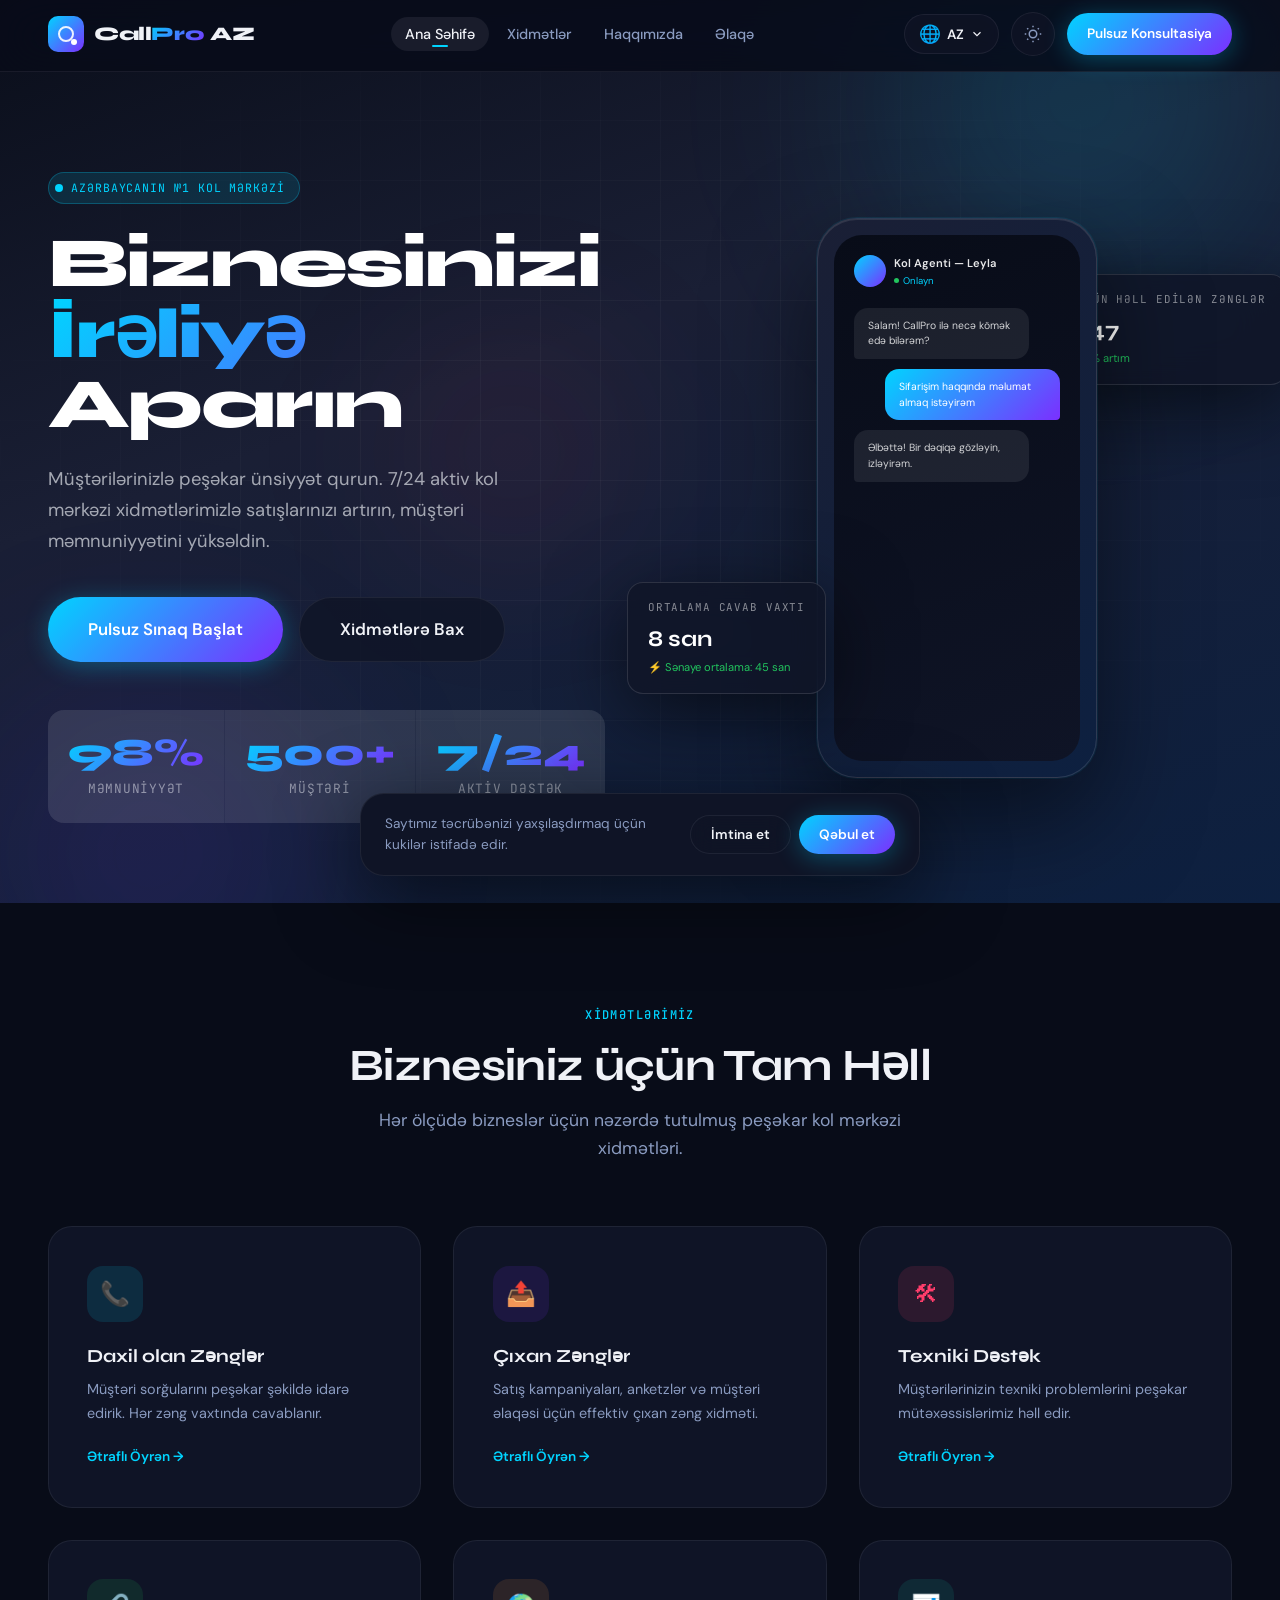
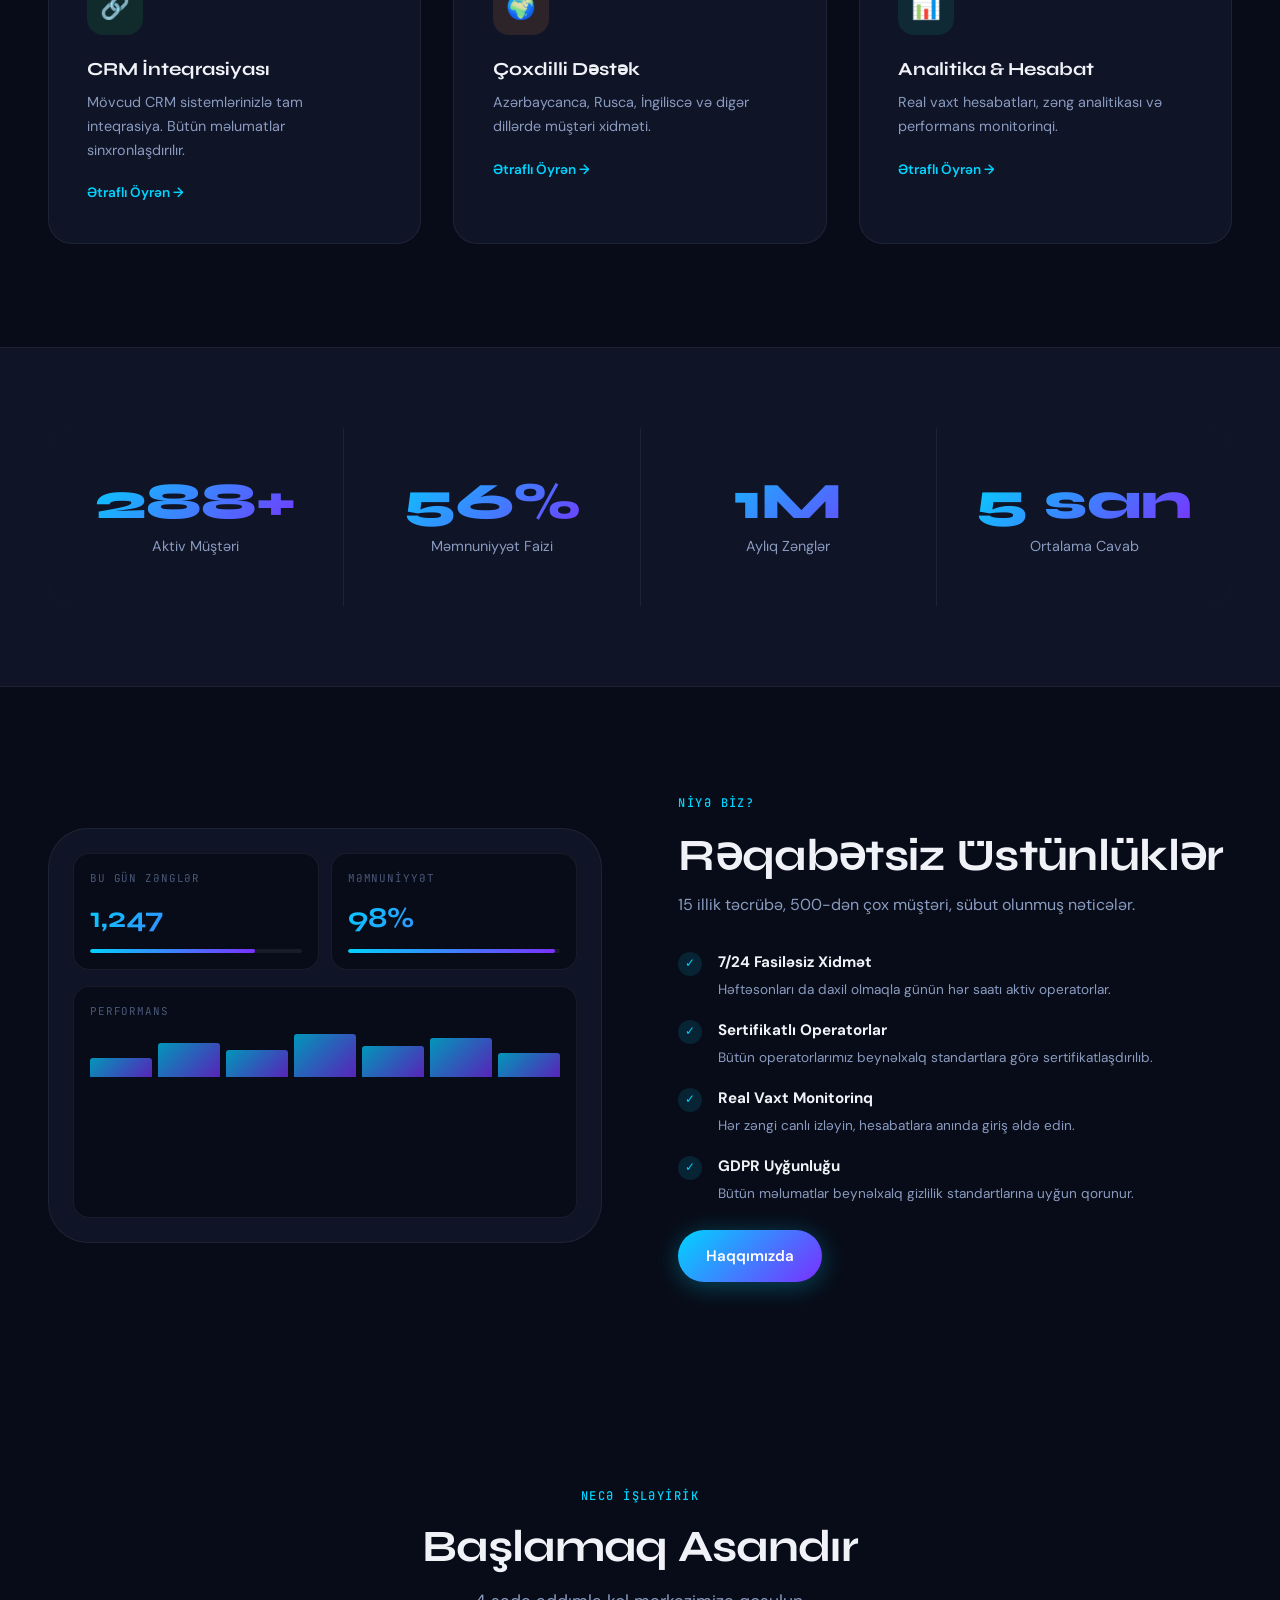
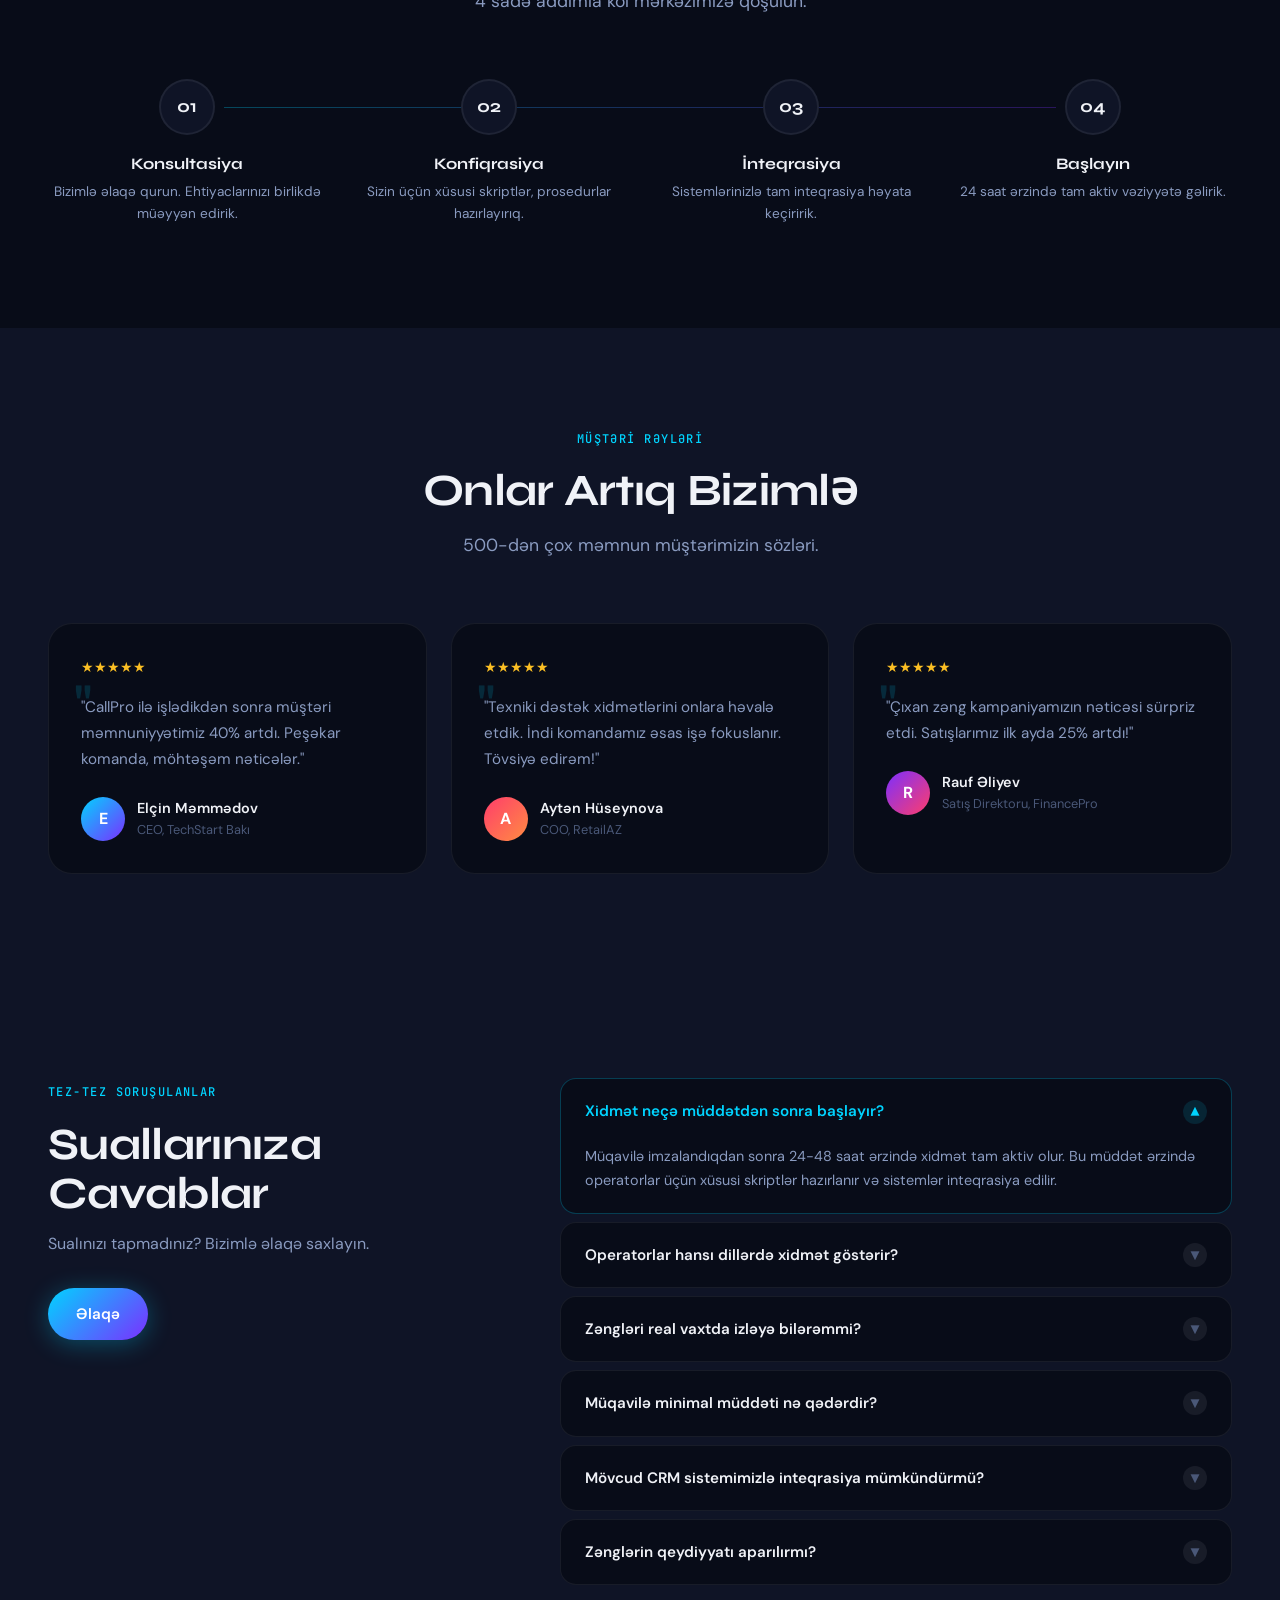
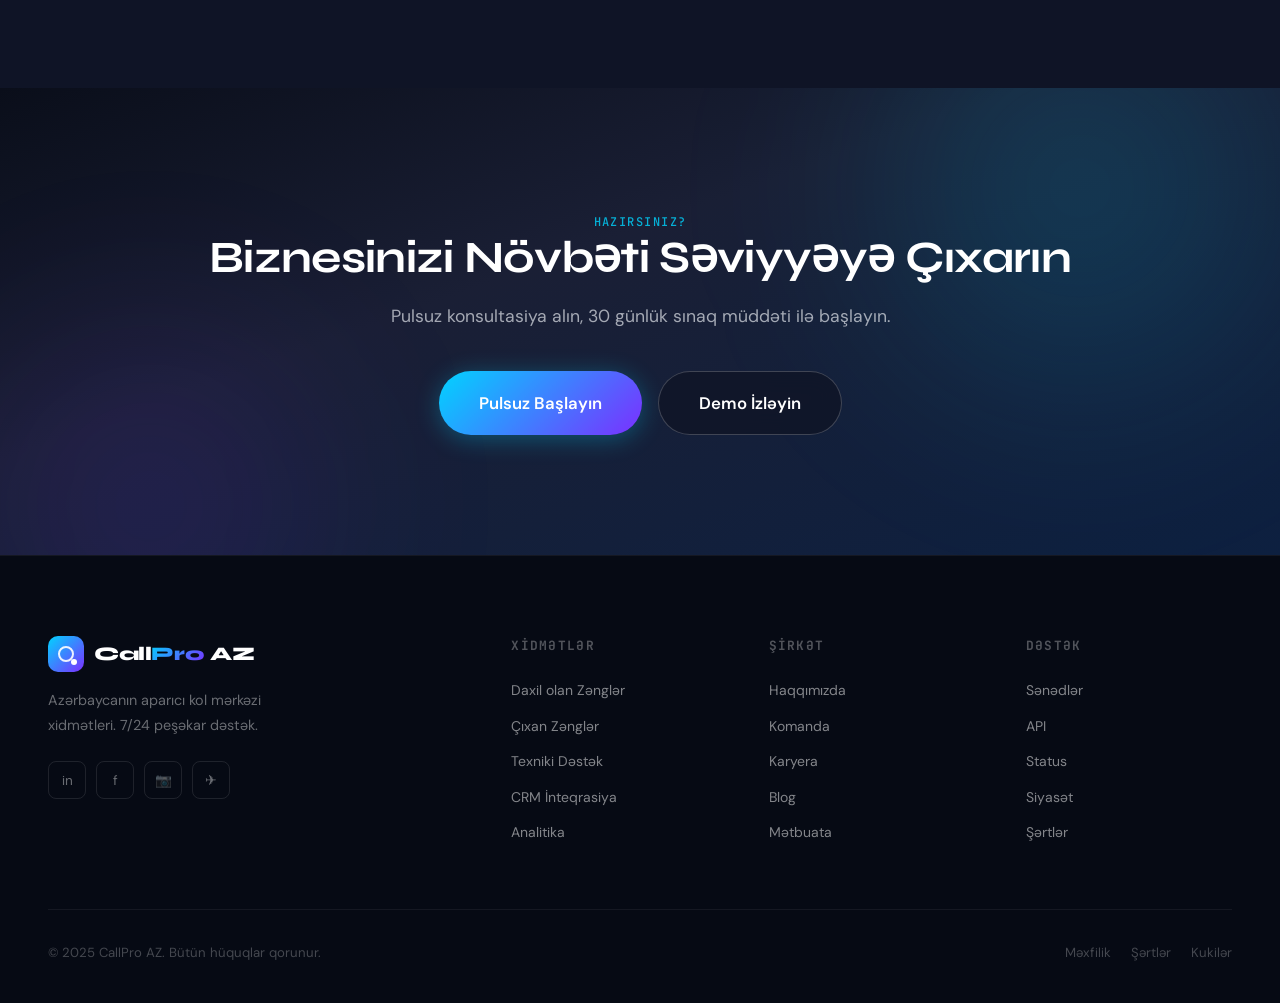
==== commit e7ae0abd: "Update index.html" ====
--- a/index.html
+++ b/index.html
@@ -43,7 +43,7 @@
         <li><a href="index.html"    class="nav__link" data-i18n="nav_home">Ana Səhifə</a></li>
         <li><a href="services.html" class="nav__link" data-i18n="nav_services">Xidmətlər</a></li>
         <li><a href="about.html"    class="nav__link" data-i18n="nav_about">Haqqımızda</a></li>
-        <li><a href="pricing.html"  class="nav__link" data-i18n="nav_pricing">Qiymətlər</a></li>
+       <!-- <li><a href="pricing.html"  class="nav__link" data-i18n="nav_pricing">Qiymətlər</a></li> -->
         <li><a href="contact.html"  class="nav__link" data-i18n="nav_contact">Əlaqə</a></li>
       </ul>
       <div class="nav__controls">
@@ -517,4 +517,4 @@
 <script src="js/translations.js"></script>
 <script src="js/app.js"></script>
 </body>
-</html>+</html>
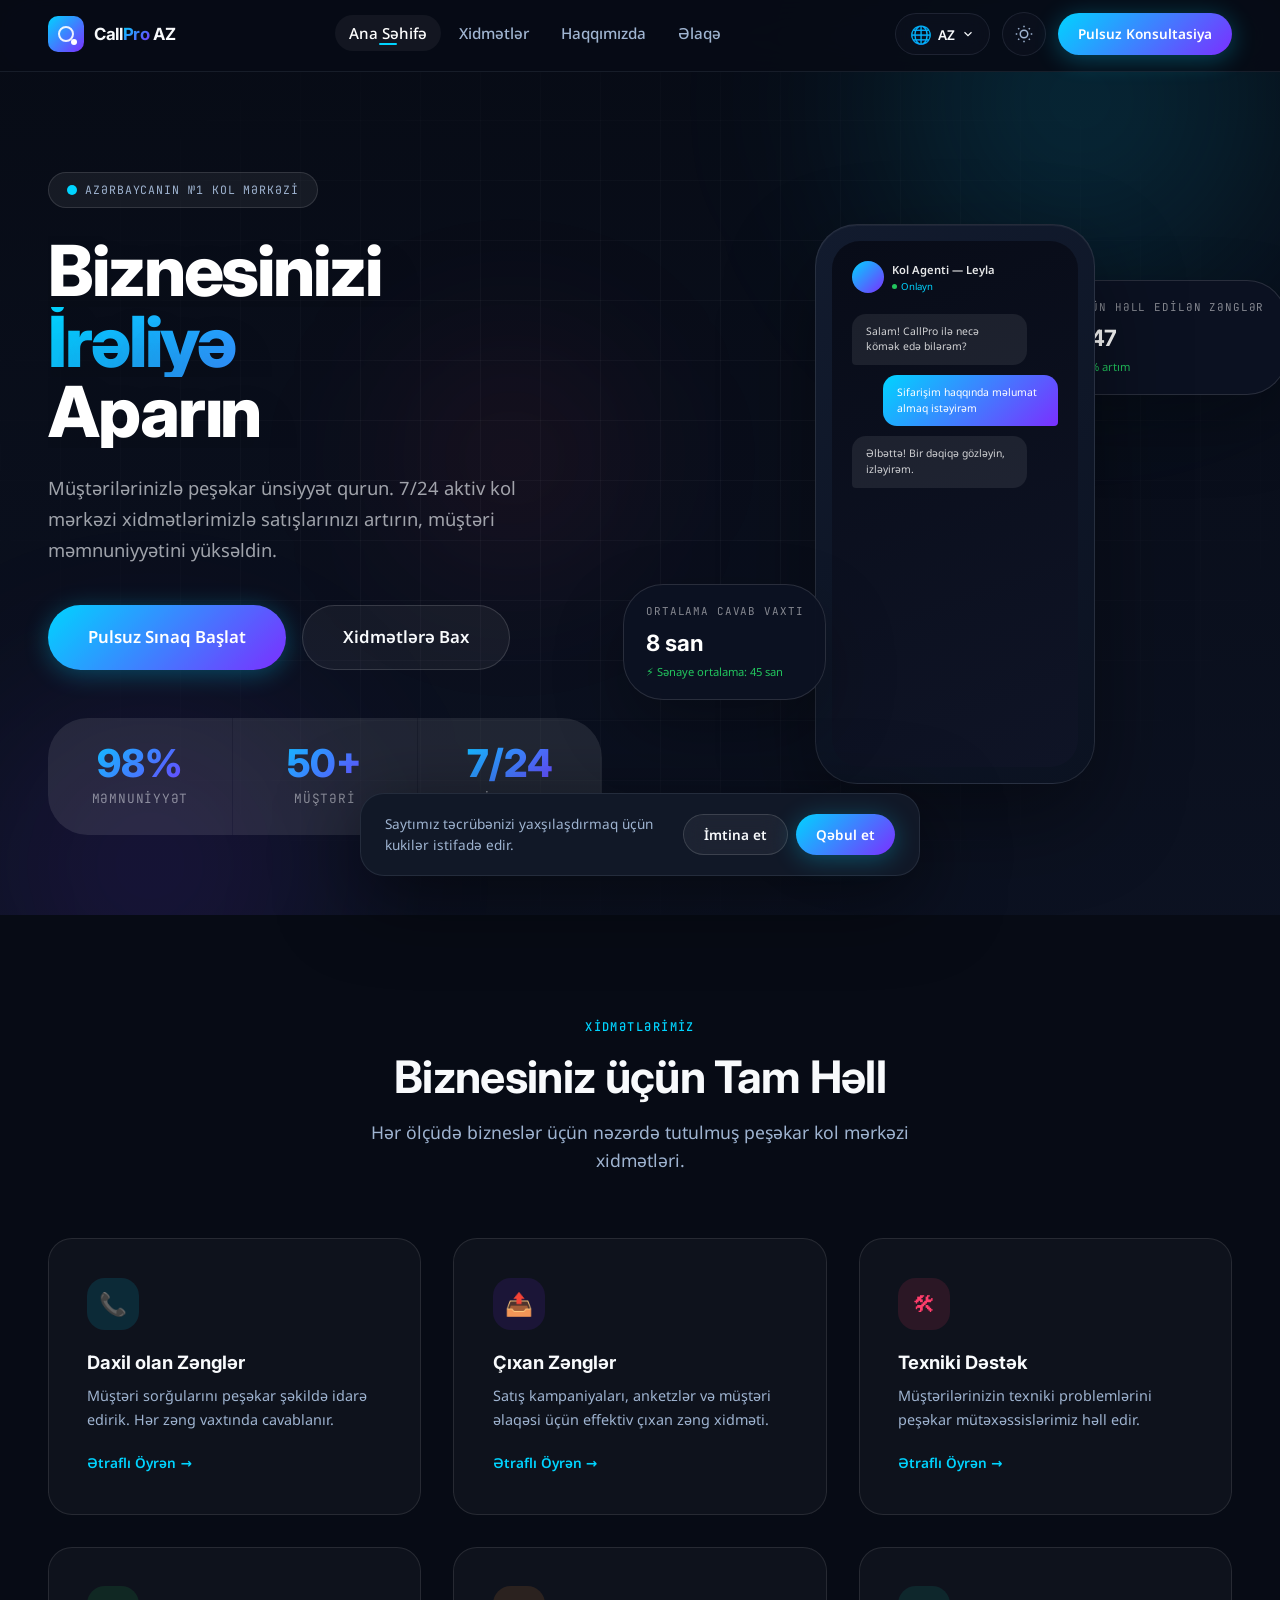
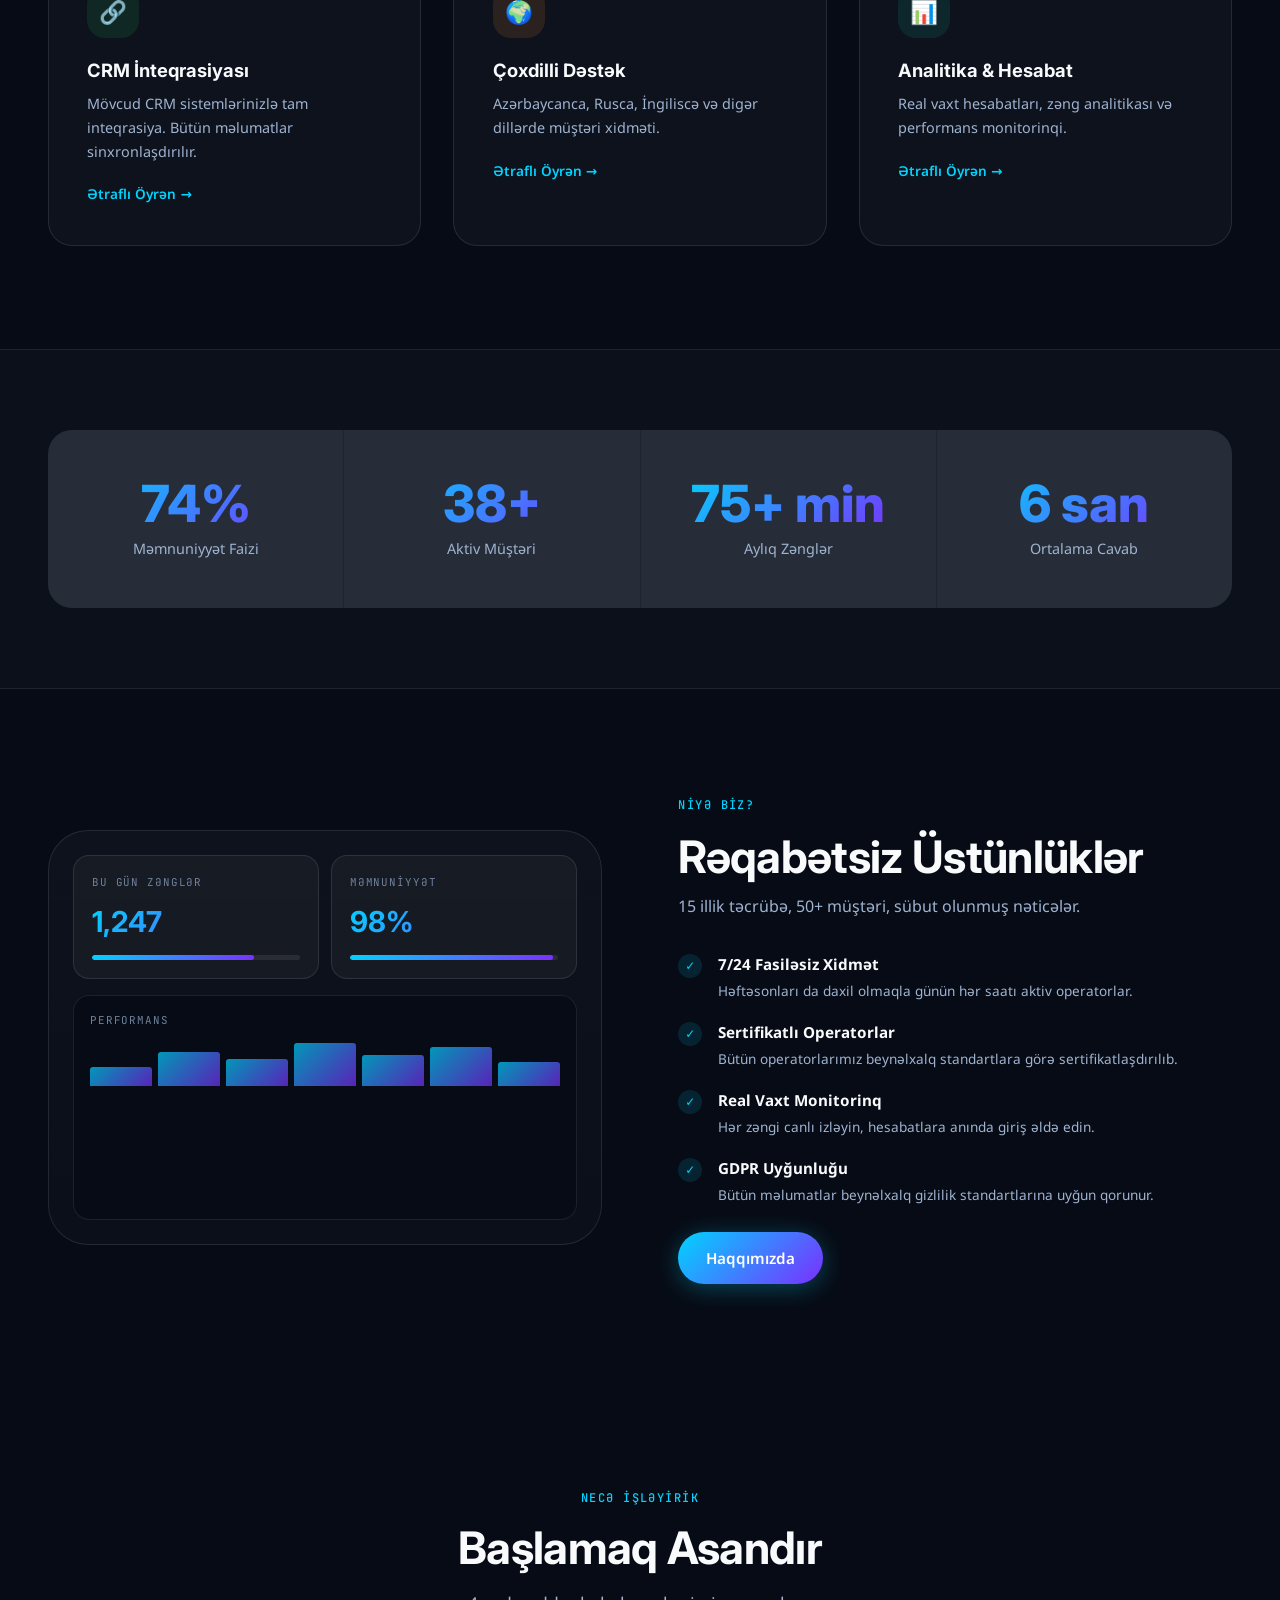
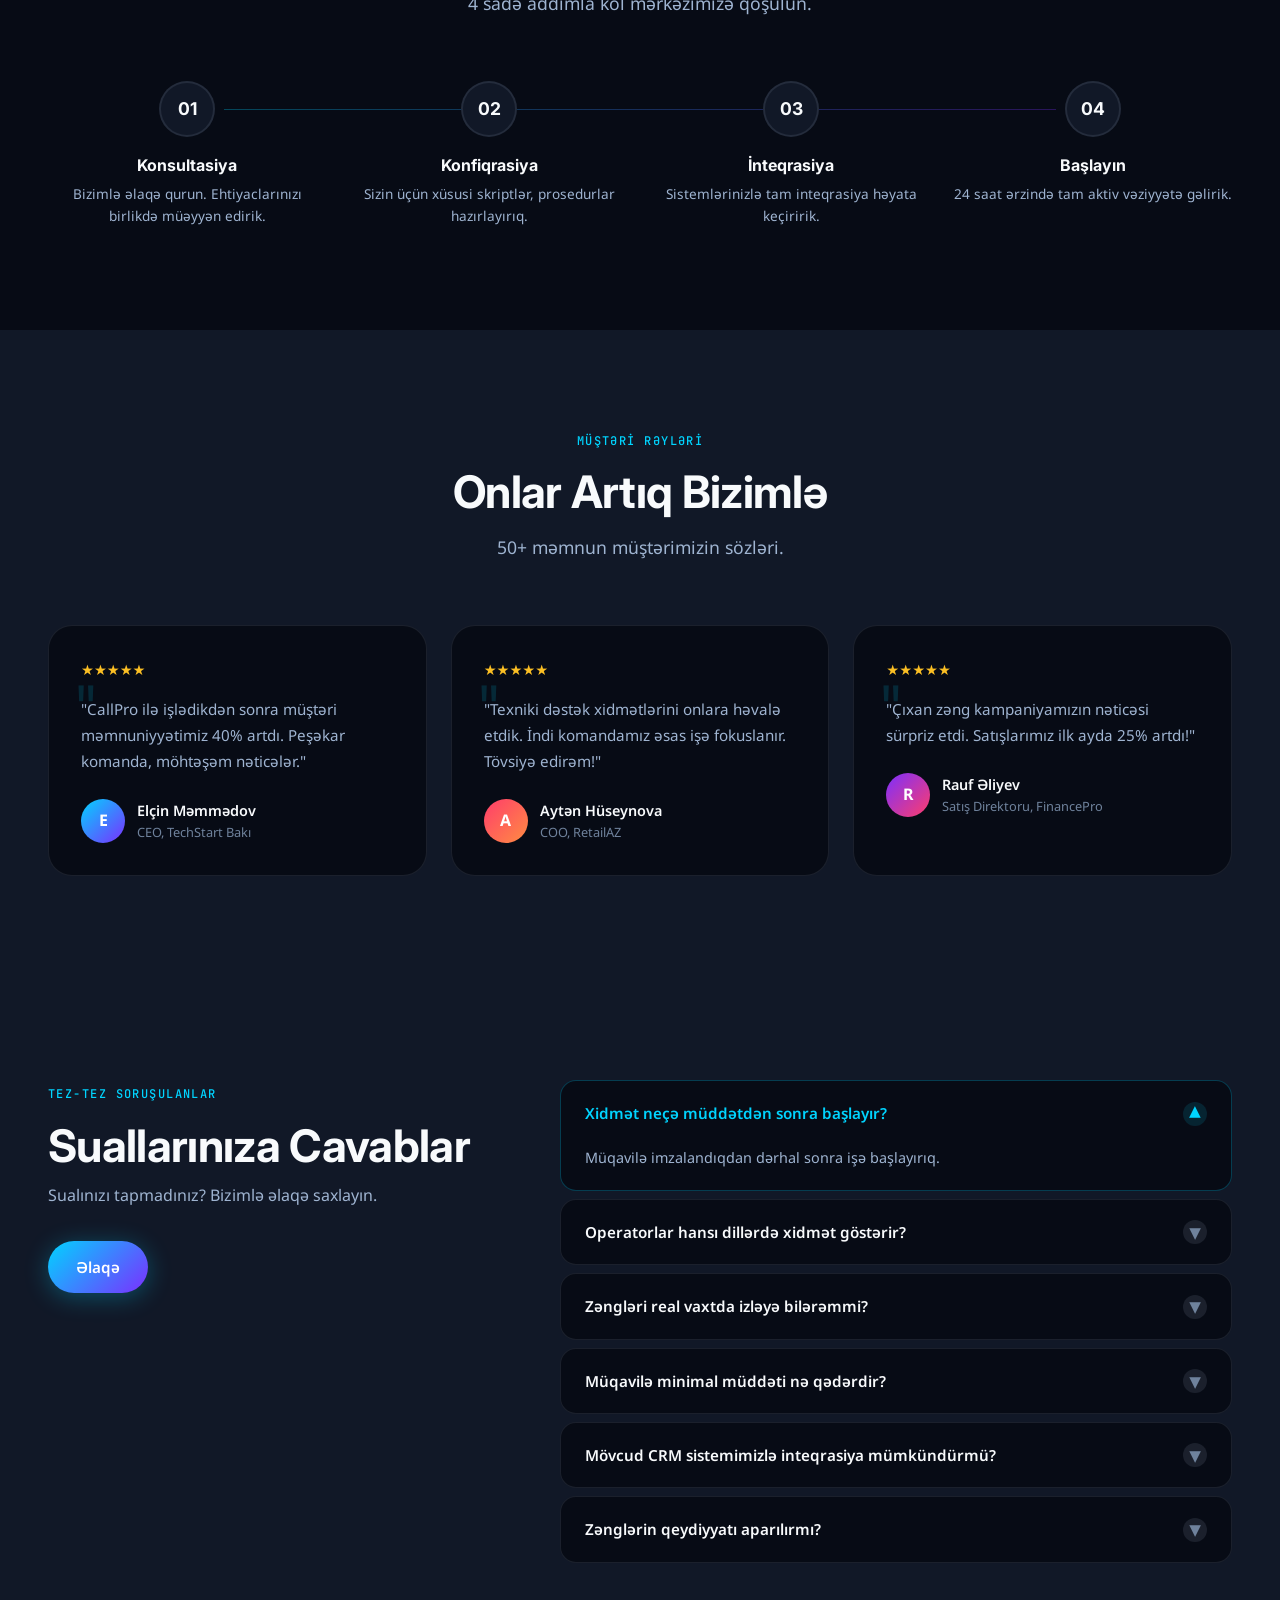
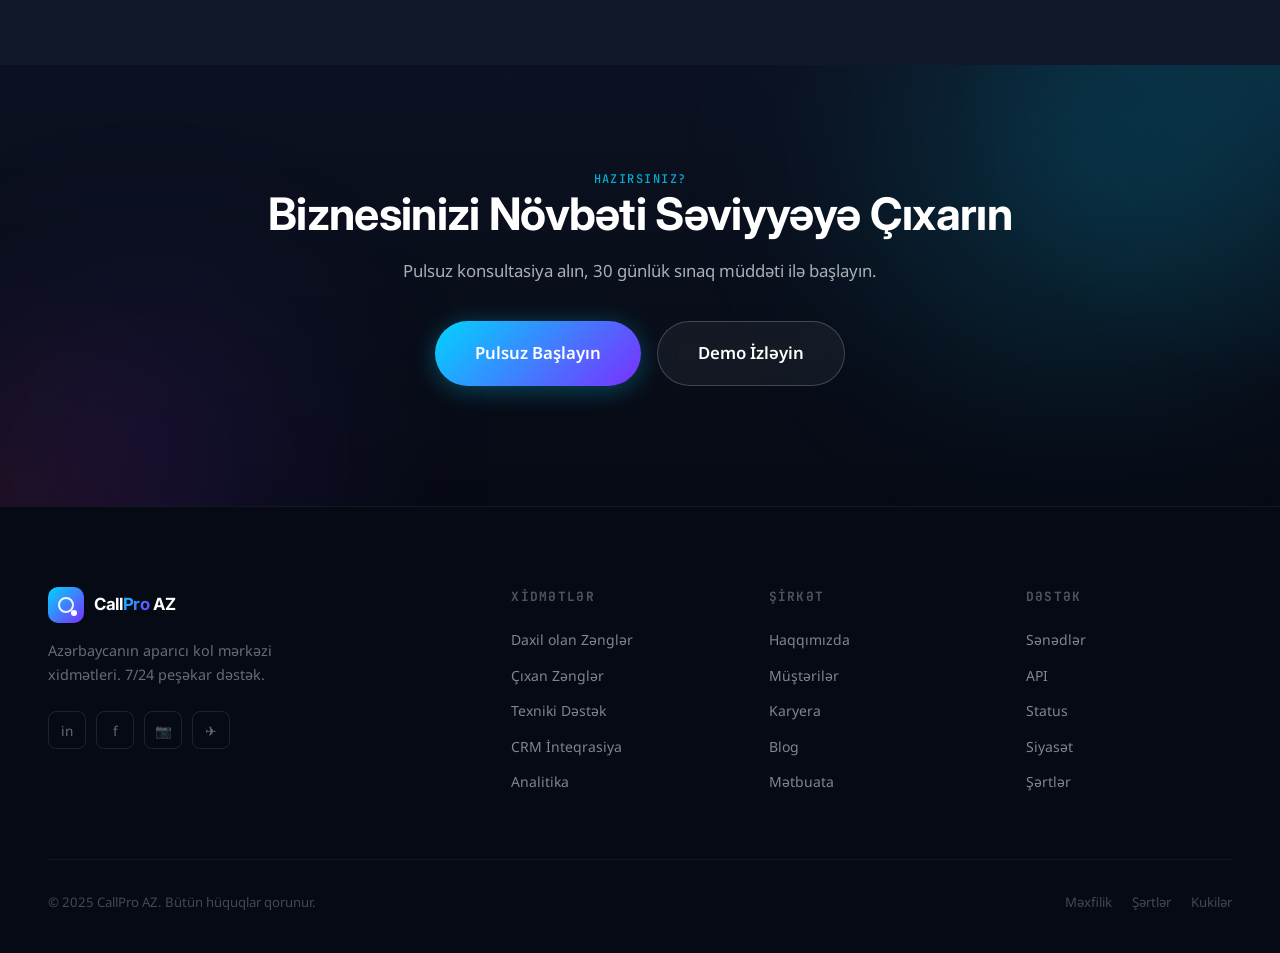
==== commit a9a67ccd: "Add files via upload" ====
--- a/index.html
+++ b/index.html
@@ -43,7 +43,6 @@
         <li><a href="index.html"    class="nav__link" data-i18n="nav_home">Ana Səhifə</a></li>
         <li><a href="services.html" class="nav__link" data-i18n="nav_services">Xidmətlər</a></li>
         <li><a href="about.html"    class="nav__link" data-i18n="nav_about">Haqqımızda</a></li>
-       <!-- <li><a href="pricing.html"  class="nav__link" data-i18n="nav_pricing">Qiymətlər</a></li> -->
         <li><a href="contact.html"  class="nav__link" data-i18n="nav_contact">Əlaqə</a></li>
       </ul>
       <div class="nav__controls">
@@ -74,7 +73,7 @@
   <a href="index.html"    class="nav__mobile-link" data-i18n="nav_home">Ana Səhifə <span>→</span></a>
   <a href="services.html" class="nav__mobile-link" data-i18n="nav_services">Xidmətlər <span>→</span></a>
   <a href="about.html"    class="nav__mobile-link" data-i18n="nav_about">Haqqımızda <span>→</span></a>
-  <a href="pricing.html"  class="nav__mobile-link" data-i18n="nav_pricing">Qiymətlər <span>→</span></a>
+  <!-- pricing mobile link removed -->
   <a href="contact.html"  class="nav__mobile-link" data-i18n="nav_contact">Əlaqə <span>→</span></a>
   <div class="nav__mobile-controls">
     <div class="lang-selector">
@@ -128,7 +127,7 @@
             <div class="hero__stat-label" data-i18n="hero_stat_1l">Məmnuniyyət</div>
           </div>
           <div class="hero__stat">
-            <div class="hero__stat-num" data-i18n="hero_stat_2">500+</div>
+            <div class="hero__stat-num" data-i18n="hero_stat_2">50+</div>
             <div class="hero__stat-label" data-i18n="hero_stat_2l">Müştəri</div>
           </div>
           <div class="hero__stat">
@@ -224,18 +223,18 @@
 <section class="stats-section">
   <div class="container">
     <div class="stats-grid">
-      <div class="stat-item reveal stagger-1">
-        <div class="stat-num" data-i18n="stats_1">500+</div>
-        <div class="stat-label" data-i18n="stats_1l">Aktiv Müştəri</div>
-      </div>
       <div class="stat-item reveal stagger-2">
         <div class="stat-num" data-i18n="stats_2">98%</div>
         <div class="stat-label" data-i18n="stats_2l">Məmnuniyyət Faizi</div>
       </div>
-      <div class="stat-item reveal stagger-3">
-        <div class="stat-num" data-i18n="stats_3">1.2M</div>
-        <div class="stat-label" data-i18n="stats_3l">Aylıq Zənglər</div>
-      </div>
+      <div class="stat-item reveal stagger-1">
+        <div class="stat-num" data-i18n="stats_1">50+</div>
+        <div class="stat-label" data-i18n="stats_1l">Aktiv Müştəri</div>
+      </div>
+            <div class="stat-item reveal stagger-3">
+              <div class="stat-num" data-i18n="stats_3">100+K</div>
+              <div class="stat-label" data-i18n="stats_3l">Aylıq Zənglər</div>
+            </div>
       <div class="stat-item reveal stagger-4">
         <div class="stat-num" data-i18n="stats_4">8 san</div>
         <div class="stat-label" data-i18n="stats_4l">Ortalama Cavab</div>
@@ -277,7 +276,7 @@
       <div class="reveal-right">
         <span class="label" data-i18n="why_label">Niyə Biz?</span>
         <h2 class="display-md" style="margin:16px 0 12px" data-i18n="why_title">Rəqabətsiz Üstünlüklər</h2>
-        <p style="color:var(--text-secondary);margin-bottom:32px" data-i18n="why_desc">15 illik təcrübə, 500-dən çox müştəri, sübut olunmuş nəticələr.</p>
+        <p style="color:var(--text-secondary);margin-bottom:32px" data-i18n="why_desc">15 illik təcrübə, 50+ müştəri, sübut olunmuş nəticələr.</p>
 
         <ul class="why-features">
           <li class="why-feature">
@@ -476,7 +475,7 @@
         <div class="footer__col-title" data-i18n="footer_col2">Şirkət</div>
         <ul class="footer__links">
           <li><a href="about.html"   class="footer__link" data-i18n="footer_m1">Haqqımızda</a></li>
-          <li><a href="about.html"   class="footer__link" data-i18n="footer_m2">Komanda</a></li>
+          <li><a href="about.html"   class="footer__link" data-i18n="footer_m2">Müştərilər</a></li>
           <li><a href="#"            class="footer__link" data-i18n="footer_m3">Karyera</a></li>
           <li><a href="#"            class="footer__link" data-i18n="footer_m4">Blog</a></li>
           <li><a href="#"            class="footer__link" data-i18n="footer_m5">Mətbuata</a></li>
@@ -517,4 +516,4 @@
 <script src="js/translations.js"></script>
 <script src="js/app.js"></script>
 </body>
-</html>
+</html>
--- a/css/variables.css
+++ b/css/variables.css
@@ -1,6 +1,8 @@
 /* ============================================================
    VARIABLES & BASE — CallPro AZ
    ============================================================ */
+
+@import url('https://fonts.googleapis.com/css2?family=Inter:wght@300;400;600;700&family=Noto+Sans:wght@300;400;600;700&display=swap');
 
 :root {
   /* Brand Colors */
@@ -9,26 +11,26 @@
   --accent-3:      #7B2FFF;
 
   /* Light Theme */
-  --bg:            #F0F2F7;
-  --bg-card:       #FFFFFF;
-  --bg-glass:      rgba(255,255,255,0.72);
-  --text-primary:  #0A0E1A;
-  --text-secondary:#4A5568;
-  --text-muted:    #8A92A6;
-  --border:        rgba(10,14,26,0.08);
-  --shadow-sm:     0 2px 12px rgba(10,14,26,0.06);
-  --shadow-md:     0 8px 40px rgba(10,14,26,0.10);
-  --shadow-lg:     0 20px 80px rgba(10,14,26,0.14);
-  --nav-bg:        rgba(240,242,247,0.85);
+  --bg:            #090B14;
+  --bg-card:       #101824;
+  --bg-glass:      rgba(15,20,38,0.78);
+  --text-primary:  #EEF2FF;
+  --text-secondary:#94A3B8;
+  --text-muted:    #6B7A98;
+  --border:        rgba(148,163,184,0.16);
+  --shadow-sm:     0 2px 14px rgba(0,0,0,0.22);
+  --shadow-md:     0 10px 50px rgba(0,0,0,0.34);
+  --shadow-lg:     0 24px 90px rgba(0,0,0,0.45);
+  --nav-bg:        rgba(8,12,24,0.88);
 
   /* Gradients */
   --grad-accent:   linear-gradient(135deg, #00D4FF 0%, #7B2FFF 100%);
   --grad-warm:     linear-gradient(135deg, #FF3D6B 0%, #FF8C42 100%);
-  --grad-hero:     linear-gradient(160deg, #0A0E1A 0%, #1A1F35 40%, #0D2040 100%);
+  --grad-hero:     linear-gradient(160deg, #080C18 0%, #111827 45%, #09111F 100%);
 
   /* Typography */
-  --font-display:  'Syne', sans-serif;
-  --font-body:     'DM Sans', sans-serif;
+  --font-display:  'Inter', system-ui, -apple-system, 'Segoe UI', Roboto, 'Noto Sans', 'Helvetica Neue', Arial;
+  --font-body:     'Noto Sans', system-ui, -apple-system, 'Segoe UI', Roboto, Arial;
   --font-mono:     'JetBrains Mono', monospace;
 
   /* Spacing */
@@ -49,17 +51,17 @@
 }
 
 [data-theme="dark"] {
-  --bg:            #080C18;
-  --bg-card:       #0F1426;
-  --bg-glass:      rgba(15,20,38,0.80);
-  --text-primary:  #F0F2F7;
-  --text-secondary:#8A9BC0;
-  --text-muted:    #4A5878;
-  --border:        rgba(240,242,247,0.07);
-  --shadow-sm:     0 2px 12px rgba(0,0,0,0.30);
-  --shadow-md:     0 8px 40px rgba(0,0,0,0.40);
-  --shadow-lg:     0 20px 80px rgba(0,0,0,0.60);
-  --nav-bg:        rgba(8,12,24,0.88);
+  --bg:            #070B15;
+  --bg-card:       #111827;
+  --bg-glass:      rgba(12,17,31,0.80);
+  --text-primary:  #F8FAFC;
+  --text-secondary:#9FB4D1;
+  --text-muted:    #6F829C;
+  --border:        rgba(148,163,184,0.14);
+  --shadow-sm:     0 2px 12px rgba(0,0,0,0.28);
+  --shadow-md:     0 8px 40px rgba(0,0,0,0.38);
+  --shadow-lg:     0 20px 80px rgba(0,0,0,0.55);
+  --nav-bg:        rgba(7,11,21,0.92);
 }
 
 /* ============================================================
@@ -78,6 +80,9 @@
   color: var(--text-primary);
   line-height: 1.6;
   overflow-x: hidden;
+  background-image:
+    radial-gradient(circle at 20% 10%, rgba(0,212,255,0.10), transparent 22%),
+    radial-gradient(circle at 80% 20%, rgba(123,47,255,0.08), transparent 18%);
   transition: background var(--dur-med) var(--ease),
               color var(--dur-med) var(--ease);
 }
@@ -164,14 +169,15 @@
 }
 
 .btn-ghost {
-  border: 1.5px solid var(--border);
+  border: 1.5px solid rgba(255,255,255,0.14);
   color: var(--text-primary);
-  background: var(--bg-glass);
+  background: rgba(255,255,255,0.05);
   backdrop-filter: blur(12px);
 }
 .btn-ghost:hover {
-  border-color: var(--accent);
-  color: var(--accent);
+  border-color: rgba(0,212,255,0.35);
+  color: #fff;
+  background: rgba(255,255,255,0.08);
   transform: translateY(-2px);
 }
 
@@ -182,8 +188,8 @@
    CARDS
    ============================================================ */
 .card {
-  background: var(--bg-card);
-  border: 1px solid var(--border);
+  background: rgba(255,255,255,0.04);
+  border: 1px solid rgba(255,255,255,0.10);
   border-radius: var(--radius-lg);
   padding: 32px;
   transition: all var(--dur-med) var(--ease);
--- a/css/nav.css
+++ b/css/nav.css
@@ -8,9 +8,9 @@
   z-index: 1000;
   height: var(--nav-h);
   background: var(--nav-bg);
-  backdrop-filter: blur(24px) saturate(200%);
-  -webkit-backdrop-filter: blur(24px) saturate(200%);
-  border-bottom: 1px solid var(--border);
+  backdrop-filter: blur(24px) saturate(180%);
+  -webkit-backdrop-filter: blur(24px) saturate(180%);
+  border-bottom: 1px solid rgba(148,163,184,0.12);
   transition: all var(--dur-med) var(--ease);
 }
 
@@ -68,8 +68,8 @@
 
 .nav__logo-text {
   font-family: var(--font-display);
-  font-weight: 800;
-  font-size: 1.2rem;
+  font-weight: 700;
+  font-size: 1.05rem;
   letter-spacing: -0.02em;
 }
 
@@ -90,7 +90,7 @@
 .nav__link {
   position: relative;
   padding: 8px 14px;
-  font-size: 0.9rem;
+  font-size: 0.95rem;
   font-weight: 500;
   color: var(--text-secondary);
   border-radius: 100px;
@@ -100,10 +100,10 @@
 .nav__link::after {
   content: '';
   position: absolute;
-  bottom: 4px;
+  bottom: 6px;
   left: 50%;
   transform: translateX(-50%) scaleX(0);
-  width: 16px;
+  width: 18px;
   height: 2px;
   border-radius: 2px;
   background: var(--accent);
@@ -112,8 +112,8 @@
 
 .nav__link:hover,
 .nav__link.active {
-  color: var(--text-primary);
-  background: var(--border);
+  color: #fff;
+  background: rgba(255,255,255,0.05);
 }
 
 .nav__link.active::after,
--- a/css/sections.css
+++ b/css/sections.css
@@ -8,7 +8,7 @@
   display: flex;
   align-items: center;
   overflow: hidden;
-  background: var(--grad-hero);
+  background: linear-gradient(180deg, rgba(7,11,21,1) 0%, rgba(12,18,34,0.98) 100%);
   padding-top: var(--nav-h);
 }
 
@@ -82,15 +82,15 @@
   display: inline-flex;
   align-items: center;
   gap: 8px;
-  padding: 6px 14px 6px 6px;
-  background: rgba(0,212,255,0.12);
-  border: 1px solid rgba(0,212,255,0.25);
-  border-radius: 100px;
-  margin-bottom: 24px;
+  padding: 8px 18px;
+  background: rgba(255,255,255,0.06);
+  border: 1px solid rgba(255,255,255,0.12);
+  border-radius: 999px;
+  margin-bottom: 28px;
 }
 
 .hero__badge-dot {
-  width: 8px; height: 8px;
+  width: 10px; height: 10px;
   border-radius: 50%;
   background: var(--accent);
   animation: pulse 2s ease-in-out infinite;
@@ -100,7 +100,7 @@
   font-family: var(--font-mono);
   font-size: 0.72rem;
   letter-spacing: 0.08em;
-  color: var(--accent);
+  color: var(--text-secondary);
   text-transform: uppercase;
 }
 
@@ -116,6 +116,7 @@
   line-height: 1;
   color: #fff;
   margin-bottom: 24px;
+  text-shadow: 0 22px 45px rgba(0,0,0,0.18);
 }
 
 .hero__title .line { display: block; overflow: hidden; }
@@ -156,15 +157,15 @@
   display: grid;
   grid-template-columns: repeat(3, 1fr);
   gap: 1px;
-  background: rgba(255,255,255,0.08);
-  border-radius: var(--radius-md);
+  background: rgba(255,255,255,0.06);
+  border-radius: var(--radius-xl);
   overflow: hidden;
   margin-top: 48px;
   animation: fadeIn 1s var(--ease) 0.7s both;
 }
 
 .hero__stat {
-  padding: 24px 20px;
+  padding: 26px 22px;
   background: rgba(255,255,255,0.04);
   text-align: center;
 }
@@ -202,13 +203,12 @@
 .hero__phone {
   width: 280px;
   height: 560px;
-  background: linear-gradient(135deg, #1a1f35 0%, #0d2040 100%);
-  border-radius: 40px;
-  border: 1px solid rgba(255,255,255,0.12);
+  background: linear-gradient(145deg, #121b2e 0%, #0b1221 100%);
+  border-radius: 42px;
+  border: 1px solid rgba(255,255,255,0.10);
   box-shadow:
-    0 40px 100px rgba(0,0,0,0.5),
-    0 0 0 1px rgba(0,212,255,0.1),
-    inset 0 1px 0 rgba(255,255,255,0.1);
+    0 35px 90px rgba(0,0,0,0.38),
+    inset 0 1px 1px rgba(255,255,255,0.06);
   position: relative;
   overflow: hidden;
   animation: phoneFloat 6s ease-in-out infinite;
@@ -302,13 +302,13 @@
 /* Floating cards */
 .hero__float-card {
   position: absolute;
-  background: var(--bg-glass);
-  backdrop-filter: blur(20px);
+  background: rgba(12,18,34,0.92);
+  backdrop-filter: blur(18px);
   border: 1px solid rgba(255,255,255,0.12);
-  border-radius: var(--radius-md);
-  padding: 16px 20px;
+  border-radius: var(--radius-xl);
+  padding: 18px 22px;
   white-space: nowrap;
-  box-shadow: var(--shadow-lg);
+  box-shadow: 0 30px 70px rgba(0,0,0,0.28);
 }
 
 .hero__float-card--1 {
@@ -420,12 +420,12 @@
 
 .service-card {
   position: relative;
-  padding: 40px 32px;
+  padding: 36px 30px;
   border-radius: var(--radius-lg);
-  background: var(--bg-card);
-  border: 1px solid var(--border);
-  overflow: hidden;
-  transition: all var(--dur-med) var(--ease);
+  background: rgba(255,255,255,0.03);
+  border: 1px solid rgba(255,255,255,0.10);
+  overflow: hidden;
+  transition: transform var(--dur-med) var(--ease), box-shadow var(--dur-med) var(--ease);
   cursor: default;
 }
 
@@ -433,30 +433,30 @@
   content: '';
   position: absolute;
   inset: 0;
-  background: var(--grad-accent);
+  background: radial-gradient(circle at top left, rgba(0,212,255,0.08), transparent 35%);
   opacity: 0;
   transition: opacity var(--dur-med);
 }
 
 .service-card:hover {
-  transform: translateY(-6px);
-  box-shadow: var(--shadow-lg);
-  border-color: transparent;
+  transform: translateY(-8px);
+  box-shadow: 0 28px 65px rgba(0,0,0,0.25);
+  border-color: rgba(255,255,255,0.14);
 }
 
 .service-card:hover::before { opacity: 0.04; }
 
 .service-card__icon {
-  width: 56px;
-  height: 56px;
-  border-radius: var(--radius-md);
+  width: 52px;
+  height: 52px;
+  border-radius: 18px;
   display: flex;
   align-items: center;
   justify-content: center;
-  margin-bottom: 24px;
+  margin-bottom: 22px;
   position: relative;
   z-index: 1;
-  font-size: 1.5rem;
+  font-size: 1.4rem;
 }
 
 .service-card__icon--blue  { background: rgba(0,212,255,0.12); color: var(--accent); }
@@ -517,9 +517,9 @@
 .why-us__bg-card {
   width: 100%;
   aspect-ratio: 4/3;
-  background: var(--bg-card);
+  background: linear-gradient(180deg, rgba(255,255,255,0.03), rgba(255,255,255,0.02));
   border-radius: var(--radius-xl);
-  border: 1px solid var(--border);
+  border: 1px solid rgba(255,255,255,0.10);
   overflow: hidden;
   position: relative;
 }
@@ -539,10 +539,10 @@
 
 .why-dash-card {
   flex: 1;
-  background: var(--bg);
+  background: rgba(255,255,255,0.04);
   border-radius: var(--radius-md);
-  padding: 16px;
-  border: 1px solid var(--border);
+  padding: 18px;
+  border: 1px solid rgba(255,255,255,0.10);
 }
 
 .why-dash-label {
@@ -565,11 +565,18 @@
 }
 
 .why-dash-bar-wrap {
-  margin-top: 8px;
-  height: 4px;
-  background: var(--border);
-  border-radius: 4px;
-  overflow: hidden;
+  margin-top: 10px;
+  height: 5px;
+  background: rgba(255,255,255,0.08);
+  border-radius: 999px;
+  overflow: hidden;
+}
+
+.why-dash-bar {
+  height: 100%;
+  border-radius: 999px;
+  background: linear-gradient(90deg, #00D4FF, #7B2FFF);
+  animation: barGrow 1.5s var(--ease) 0.5s both;
 }
 
 .why-dash-bar {
@@ -655,9 +662,9 @@
    ============================================================ */
 
 .stats-section {
-  background: var(--bg-card);
-  border-top: 1px solid var(--border);
-  border-bottom: 1px solid var(--border);
+  background: rgba(255,255,255,0.02);
+  border-top: 1px solid rgba(255,255,255,0.08);
+  border-bottom: 1px solid rgba(255,255,255,0.08);
   padding: 80px 0;
 }
 
@@ -671,15 +678,18 @@
 }
 
 .stat-item {
-  background: var(--bg-card);
+  background: rgba(255,255,255,0.04);
   padding: 48px 32px;
   text-align: center;
   position: relative;
   overflow: hidden;
-  transition: background var(--dur-fast);
-}
-
-.stat-item:hover { background: var(--bg); }
+  transition: background var(--dur-fast), transform var(--dur-fast);
+}
+
+.stat-item:hover {
+  background: rgba(255,255,255,0.06);
+  transform: translateY(-3px);
+}
 
 .stat-item::after {
   content: '';
@@ -1038,23 +1048,33 @@
 .cta-section {
   position: relative;
   overflow: hidden;
-  background: var(--grad-hero);
-  padding: 120px 0;
+  background: linear-gradient(180deg, rgba(12,18,34,0.98) 0%, rgba(7,11,21,0.96) 100%);
+  padding: 100px 0 120px;
+}
+
+.cta-section::before {
+  content: '';
+  position: absolute;
+  inset: 0;
+  background: radial-gradient(circle at top right, rgba(0,212,255,0.12), transparent 24%),
+              radial-gradient(circle at bottom left, rgba(255,61,107,0.08), transparent 18%);
+  pointer-events: none;
 }
 
 .cta-section .hero__orb { position: absolute; }
-.cta-section__content { position: relative; z-index: 1; text-align: center; }
+.cta-section__content { position: relative; z-index: 1; text-align: center; max-width: 780px; margin: 0 auto; padding: 0 24px; }
 
 .cta-section h2 {
   color: #fff;
   margin-bottom: 20px;
+  line-height: 1.05;
 }
 
 .cta-section p {
-  color: rgba(240,242,247,0.65);
-  font-size: 1.1rem;
-  max-width: 500px;
-  margin: 0 auto 40px;
+  color: rgba(240,242,247,0.7);
+  font-size: 1.05rem;
+  max-width: 520px;
+  margin: 0 auto 36px;
 }
 
 .cta-actions { display: flex; gap: 16px; justify-content: center; flex-wrap: wrap; }
--- a/css/components.css
+++ b/css/components.css
@@ -127,7 +127,117 @@
 .form-check-label a { color: var(--accent); text-decoration: underline; }
 
 /* Range slider */
-.form-range-wrap { display: flex; flex-direction: column; gap: 8px; }
+.form-range-wrap {
+  display: flex;
+  flex-direction: column;
+  gap: 15px;
+  padding: 40px 0 20px;
+  width: 100%;
+}
+
+.range-inner-container {
+  display: flex;
+  align-items: center;
+  position: relative;
+  height: 60px;
+}
+
+/* Фоновая дорожка */
+.range-inner-container::before {
+  content: '';
+  position: absolute;
+  left: 0;
+  right: 0;
+  top: 50%;
+  transform: translateY(-50%);
+  height: 6px;
+  background: rgba(226, 232, 240, 0.5);
+  border-radius: 10px;
+  z-index: 1;
+}
+
+/* Анимированная линия прогресса */
+.liquid-progress {
+  position: absolute;
+  left: 0;
+  top: 50%;
+  height: 12px;
+  background: linear-gradient(90deg, #3b82f6, #60a5fa, #3b82f6);
+  background-size: 200% 100%;
+  border-radius: 10px;
+  z-index: 2;
+  transform: translateY(-50%);
+  pointer-events: none;
+  animation: wave-pulse 3s infinite ease-in-out, liquid-flow 2s linear infinite;
+}
+
+@keyframes wave-pulse {
+  0%, 100% { height: 8px; box-shadow: 0 0 10px rgba(59, 130, 246, 0.4); }
+  50% { height: 18px; box-shadow: 0 0 25px rgba(59, 130, 246, 0.8); }
+}
+
+@keyframes liquid-flow {
+  0% { background-position: 200% 0; }
+  100% { background-position: 0% 0; }
+}
+
+/* Скрытый стандартный инпут */
+input#fcalls {
+  -webkit-appearance: none;
+  width: 100%;
+  height: 100%;
+  background: transparent;
+  position: relative;
+  z-index: 5;
+  cursor: pointer;
+  outline: none;
+}
+
+/* Бегунок */
+input#fcalls::-webkit-slider-thumb {
+  -webkit-appearance: none;
+  height: 32px;
+  width: 32px;
+  background: #fff;
+  border: 4px solid #3b82f6;
+  border-radius: 50%;
+  box-shadow: 0 4px 15px rgba(59, 130, 246, 0.3);
+  margin-top: 0;
+  transition: all 0.3s cubic-bezier(0.34, 1.56, 0.64, 1);
+}
+
+input#fcalls:active::-webkit-slider-thumb {
+  transform: scale(0.9) rotate(15deg);
+}
+
+/* Подсказка (Тултип) */
+.range-tooltip {
+  position: absolute;
+  top: -45px;
+  transform: translateX(-50%);
+  background: rgba(59, 130, 246, 0.9);
+  backdrop-filter: blur(4px);
+  color: white;
+  padding: 4px 10px;
+  border-radius: 6px;
+  font-size: 14px;
+  font-weight: bold;
+  z-index: 20;
+  animation: float-tooltip 2s infinite ease-in-out;
+}
+
+@keyframes float-tooltip {
+  0%, 100% { transform: translateX(-50%) translateY(0); }
+  50% { transform: translateX(-50%) translateY(-5px); }
+}
+
+/* Эффект брызг и пузырьков */
+.splash, .bubble {
+  position: absolute;
+  pointer-events: none;
+  background: rgba(173, 216, 230, 0.8);
+  border-radius: 50%;
+}
 .form-range-labels { display: flex; justify-content: space-between; font-size: 0.78rem; color: var(--text-muted); font-family: var(--font-mono); }
 
 input[type="range"].form-range {
@@ -143,7 +253,7 @@
 
 input[type="range"].form-range::-webkit-slider-thumb {
   -webkit-appearance: none;
-  appearance: none;
+ 
   width: 20px;
   height: 20px;
   border-radius: 50%;
@@ -315,7 +425,12 @@
   align-items: center;
   text-align: center;
   gap: 16px;
-  padding: 40px 0;
+  padding: 45px 0;
+  background: rgba(8, 217, 220, 0.062); 
+  border-top-left-radius: 5px;
+  border-bottom-right-radius: 5px;
+  border-radius: 15px;
+  color: white
 }
 
 .form-success.visible { display: flex; }
@@ -352,29 +467,47 @@
 .contact-layout {
   display: grid;
   grid-template-columns: 1fr 1.5fr;
-  gap: 60px;
+  gap: 72px;
   align-items: start;
 }
 
 .contact-info { position: sticky; top: calc(var(--nav-h) + 24px); }
 
-.contact-info-cards { display: flex; flex-direction: column; gap: 16px; margin-top: 32px; }
+.contact-info-cards { display: flex; flex-direction: column; gap: 18px; margin-top: 32px; }
 
 .contact-info-card {
   display: flex;
   align-items: flex-start;
   gap: 16px;
-  padding: 20px;
-  background: var(--bg-card);
-  border: 1px solid var(--border);
+  padding: 24px;
+  background: rgba(255,255,255,0.03);
+  border: 1px solid rgba(255,255,255,0.08);
+  border-radius: var(--radius-xl);
+  transition: all var(--dur-fast) var(--ease);
+}
+
+.contact-info-card:hover {
+  border-color: rgba(0,212,255,0.22);
+  transform: translateX(3px);
+}
+
+.contact-info-icon {
+  width: 46px;
+  height: 46px;
   border-radius: var(--radius-md);
-  transition: all var(--dur-fast) var(--ease);
-}
-
-.contact-info-card:hover {
-  border-color: rgba(0,212,255,0.2);
-  transform: translateX(4px);
-}
+  background: rgba(0,212,255,0.12);
+  color: var(--accent);
+  display: flex;
+  align-items: center;
+  justify-content: center;
+  font-size: 1.2rem;
+  flex-shrink: 0;
+}
+
+.contact-info-title { font-weight: 700; font-size: 0.95rem; margin-bottom: 6px; }
+.contact-info-value { font-size: 0.9rem; color: var(--text-secondary); }
+
+.contact-info-value a { color: var(--accent); }
 
 .contact-info-icon {
   width: 44px;
@@ -456,33 +589,172 @@
    ============================================================ */
 
 .page-hero {
-  min-height: 50vh;
-  display: flex;
-  align-items: center;
-  background: var(--grad-hero);
-  padding-top: var(--nav-h);
-  padding-bottom: 80px;
+  min-height: 52vh;
+  display: flex;
+  align-items: center;
+  background: linear-gradient(180deg, rgba(7,11,21,1) 0%, rgba(12,18,34,0.96) 100%);
+  padding-top: calc(var(--nav-h) + 40px);
+  padding-bottom: 90px;
   position: relative;
   overflow: hidden;
   text-align: center;
 }
 
+.page-hero::before {
+  content: '';
+  position: absolute;
+  inset: 0;
+  background: radial-gradient(circle at top left, rgba(0,212,255,0.12), transparent 28%),
+              radial-gradient(circle at bottom right, rgba(123,47,255,0.10), transparent 25%);
+  pointer-events: none;
+}
+
 .page-hero .hero__orb { position: absolute; }
 
-.page-hero__content { position: relative; z-index: 1; }
-
-.page-hero h1 { color: #fff; margin-bottom: 16px; }
-.page-hero p  { color: rgba(240,242,247,0.65); font-size: 1.1rem; max-width: 560px; margin: 0 auto; }
+.page-hero__content {
+  position: relative;
+  z-index: 1;
+  max-width: 860px;
+  margin: 0 auto;
+  padding: 0 24px;
+}
+
+.page-hero h1 {
+  color: #fff;
+  margin-bottom: 16px;
+  font-size: clamp(2.8rem, 5vw, 4.8rem);
+  line-height: 1.03;
+}
+
+.page-hero p {
+  color: rgba(240,242,247,0.72);
+  font-size: clamp(1rem, 1.3vw, 1.15rem);
+  max-width: 720px;
+  margin: 0 auto;
+}
 
 /* Breadcrumb */
 .breadcrumb {
   display: flex;
   align-items: center;
-  gap: 8px;
-  font-size: 0.825rem;
-  color: rgba(255,255,255,0.4);
-  justify-content: center;
-  margin-bottom: 24px;
+  gap: 10px;
+  font-size: 0.85rem;
+  color: rgba(255,255,255,0.55);
+  justify-content: center;
+  margin-bottom: 28px;
+}
+
+.breadcrumb a { color: rgba(255,255,255,0.65); transition: color var(--dur-fast); }
+.breadcrumb a:hover { color: #fff; }
+.breadcrumb span { color: var(--accent); }
+
+.timeline {
+  position: relative;
+  padding: 0;
+  margin-top: 32px;
+}
+
+.timeline::before {
+  content: '';
+  position: absolute;
+  left: clamp(28px, 4vw, 44px);
+  top: 0;
+  bottom: 0;
+  width: 2px;
+  background: linear-gradient(180deg, var(--accent), var(--accent-3), transparent);
+}
+
+.timeline-item {
+  display: grid;
+  grid-template-columns: clamp(56px, 8vw, 96px) 1fr;
+  gap: clamp(18px, 3vw, 34px);
+  margin-bottom: clamp(28px, 4vw, 48px);
+  position: relative;
+}
+
+.timeline-year {
+  text-align: center;
+  padding-top: 4px;
+  position: relative;
+  z-index: 1;
+}
+
+.timeline-year-num {
+  display: inline-flex;
+  align-items: center;
+  justify-content: center;
+  width: clamp(44px, 6vw, 60px);
+  height: clamp(44px, 6vw, 60px);
+  border-radius: 50%;
+  border: 2px solid var(--accent);
+  background: rgba(255,255,255,0.04);
+  font-family: var(--font-mono);
+  font-weight: 700;
+  font-size: clamp(0.65rem, 1.15vw, 0.85rem);
+  color: var(--accent);
+  box-shadow: 0 0 0 6px rgba(7,11,21,0.98);
+}
+
+.timeline-content {
+  background: rgba(255,255,255,0.04);
+  border: 1px solid rgba(255,255,255,0.08);
+  border-radius: var(--radius-lg);
+  padding: clamp(20px, 3vw, 32px);
+  transition: all var(--dur-med) var(--ease);
+}
+
+.timeline-content:hover {
+  border-color: rgba(0,212,255,0.22);
+  transform: translateX(3px);
+}
+
+.timeline-content h3 {
+  font-size: clamp(1rem, 1.8vw, 1.2rem);
+  margin-bottom: 8px;
+}
+
+.timeline-content p {
+  font-size: 0.95rem;
+  color: var(--text-secondary);
+  line-height: 1.75;
+}
+
+.values-grid {
+  display: grid;
+  grid-template-columns: repeat(3, minmax(0, 1fr));
+  gap: clamp(20px, 3vw, 28px);
+}
+
+.value-card {
+  padding: clamp(24px, 3.5vw, 40px);
+  border-radius: var(--radius-xl);
+  background: rgba(255,255,255,0.04);
+  border: 1px solid rgba(255,255,255,0.08);
+  text-align: center;
+  transition: transform var(--dur-med) var(--ease), box-shadow var(--dur-med) var(--ease), border-color var(--dur-med) var(--ease);
+}
+
+.value-card:hover {
+  transform: translateY(-5px);
+  box-shadow: 0 30px 60px rgba(0,0,0,0.18);
+  border-color: rgba(0,212,255,0.22);
+}
+
+.value-icon {
+  font-size: clamp(2rem, 4vw, 3rem);
+  margin-bottom: 20px;
+  display: block;
+}
+
+.value-card h3 {
+  font-size: clamp(1rem, 1.8vw, 1.2rem);
+  margin-bottom: 12px;
+}
+
+.value-card p {
+  font-size: 0.95rem;
+  color: var(--text-secondary);
+  line-height: 1.75;
 }
 
 .breadcrumb a { color: rgba(255,255,255,0.5); transition: color var(--dur-fast); }
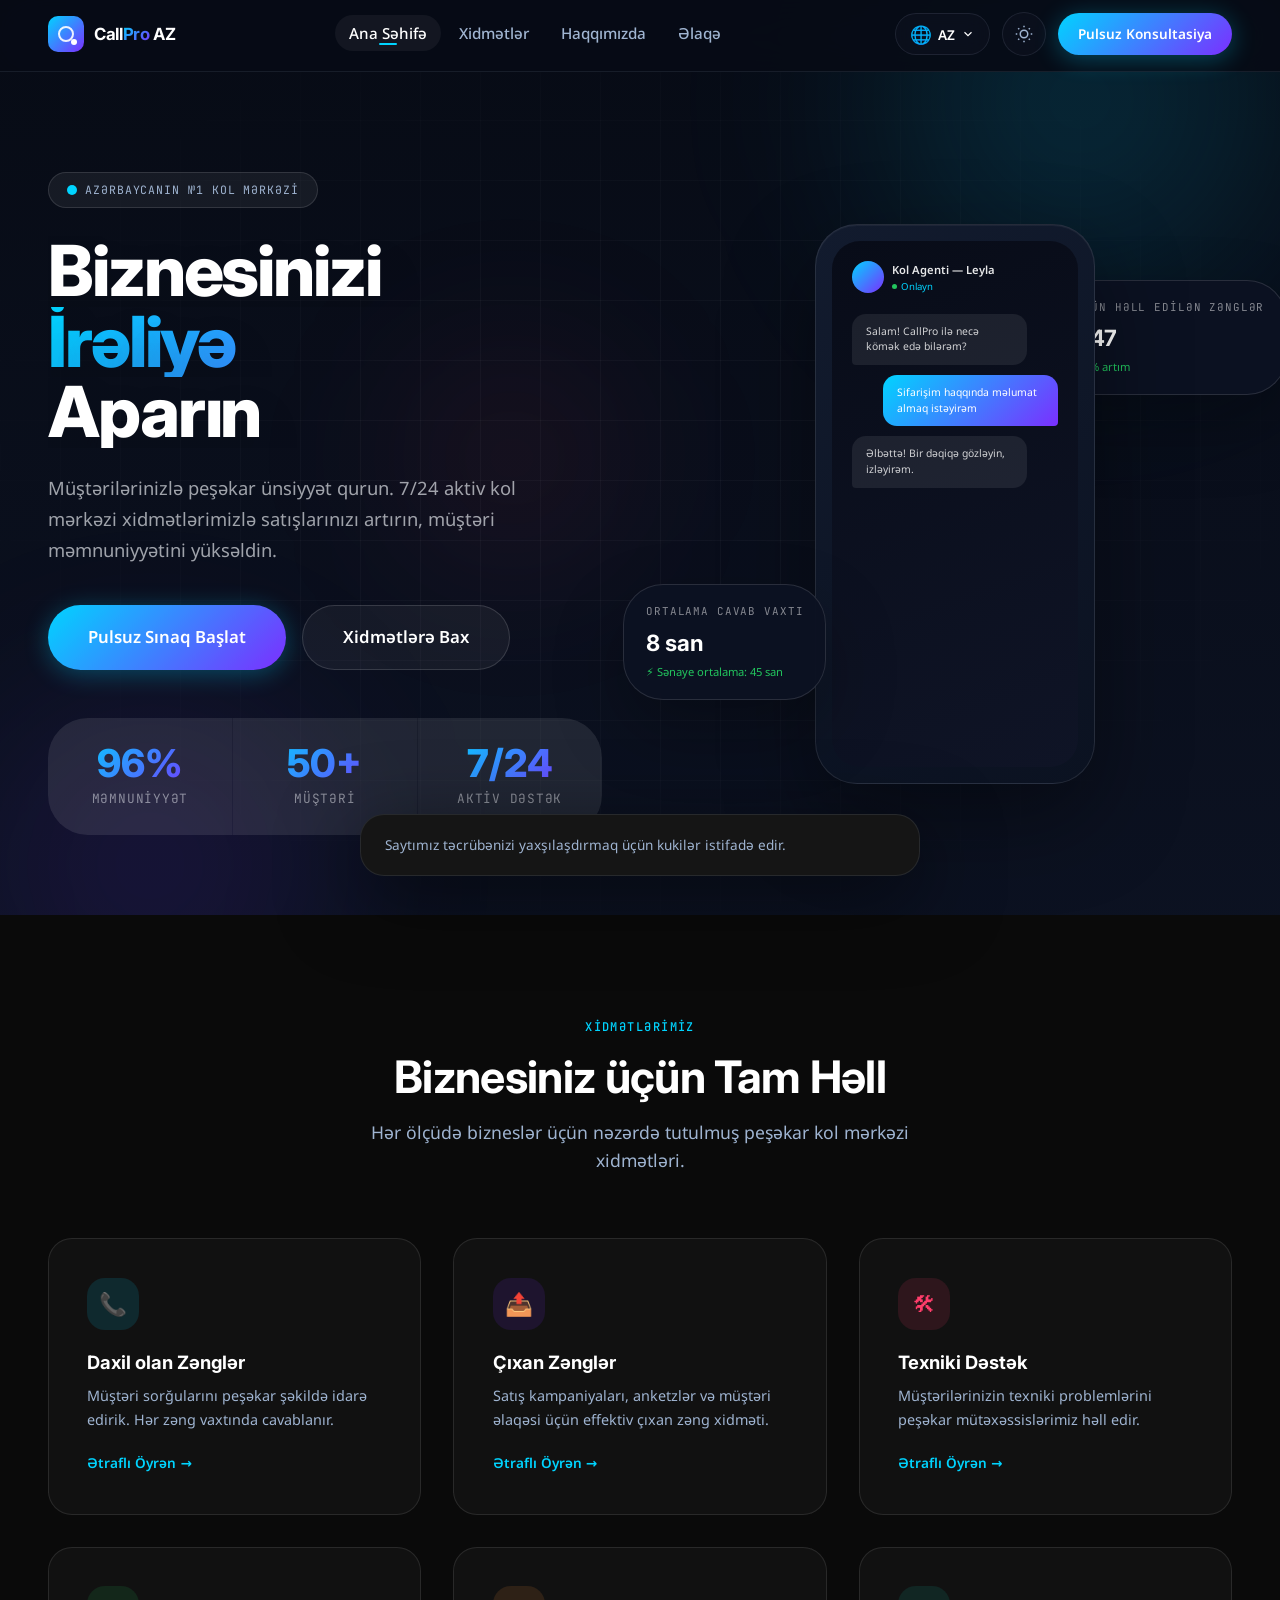
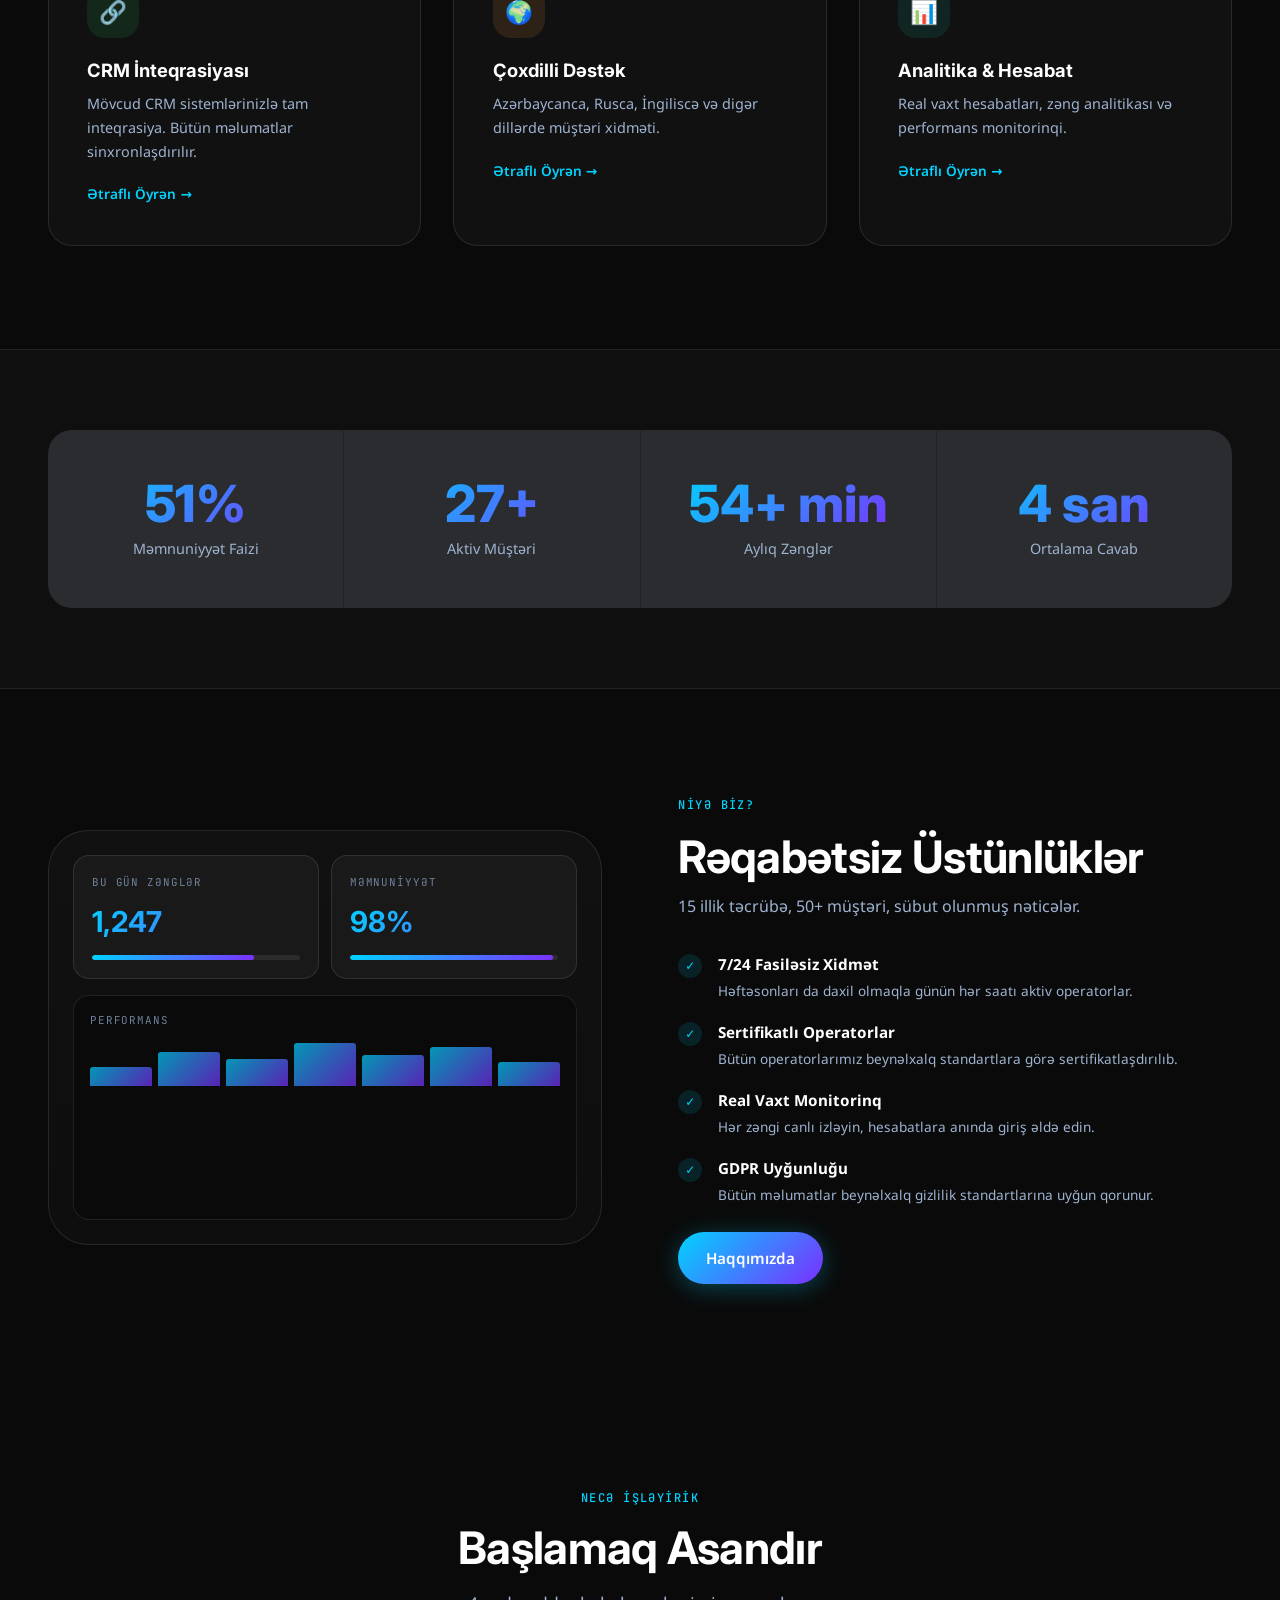
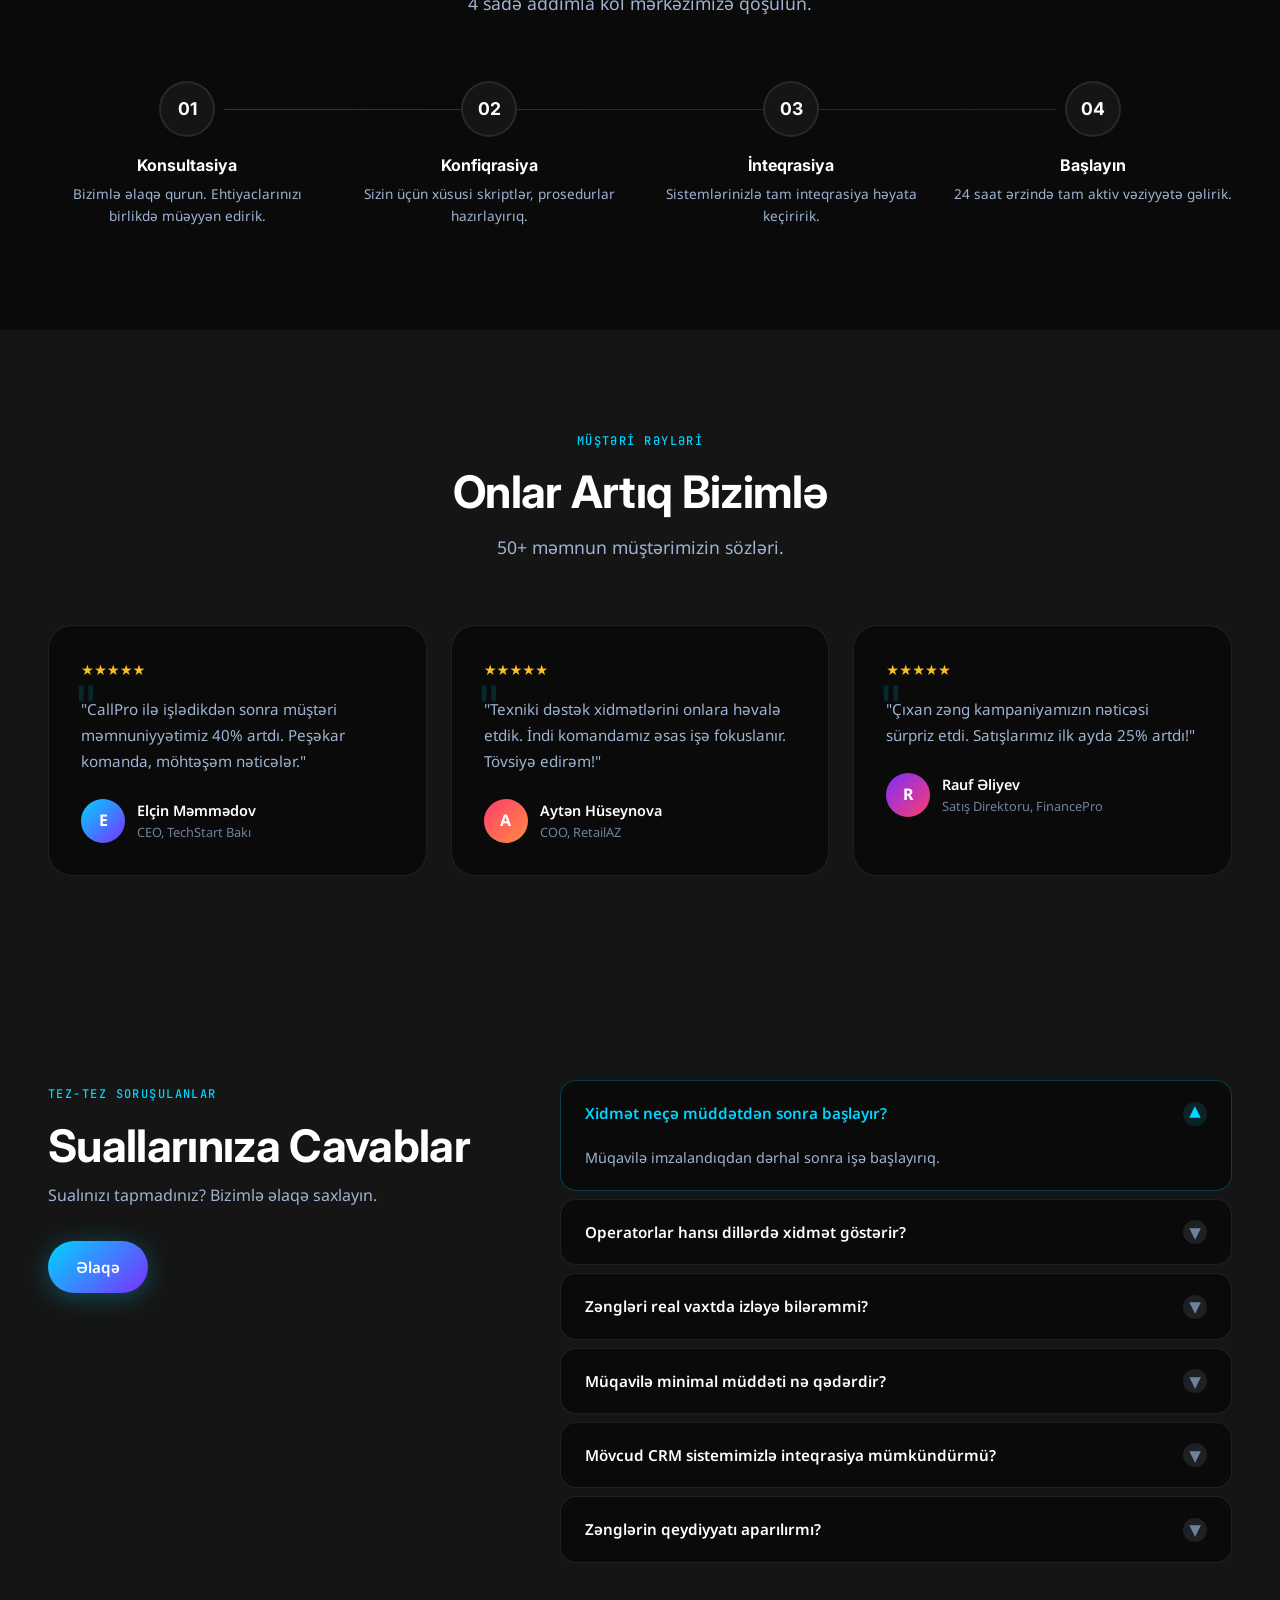
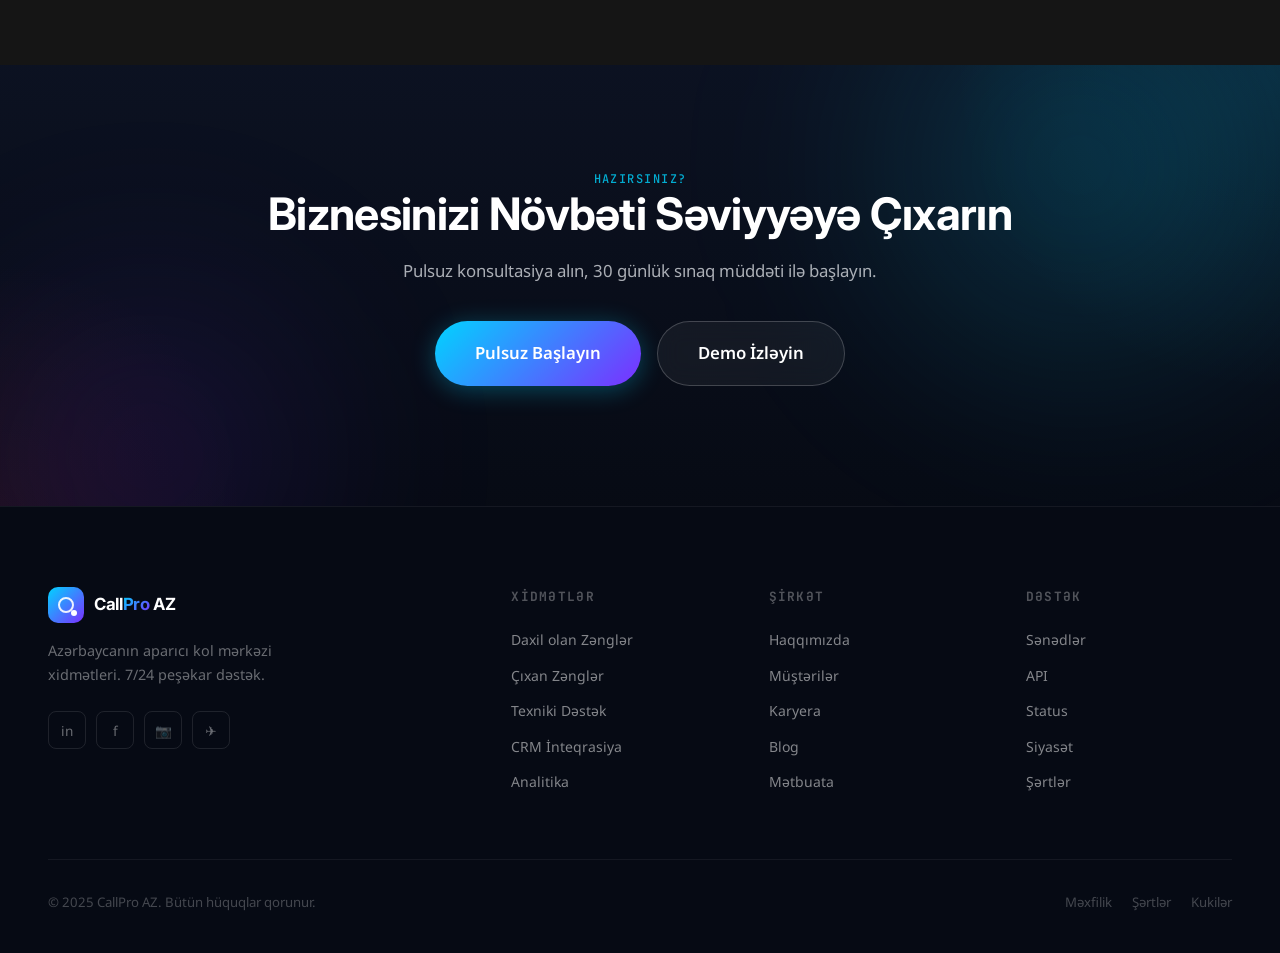
==== commit a0102e91: "Add files via upload" ====
--- a/index.html
+++ b/index.html
@@ -33,7 +33,7 @@
 <div class="cursor-glow"></div>
 
 <nav class="nav" id="mainNav">
-  <div class="container" style="padding-top: 12px;">
+  <div class="container">
     <div class="nav__inner">
       <a href="index.html" class="nav__logo">
         <div class="nav__logo-mark"></div>
@@ -123,7 +123,7 @@
 
         <div class="hero__stats">
           <div class="hero__stat">
-            <div class="hero__stat-num" data-i18n="hero_stat_1">100%</div>
+            <div class="hero__stat-num" data-i18n="hero_stat_1">96%</div>
             <div class="hero__stat-label" data-i18n="hero_stat_1l">Məmnuniyyət</div>
           </div>
           <div class="hero__stat">
@@ -505,10 +505,10 @@
 
 <div class="cookies-banner">
   <p data-i18n="cookie_text">Saytımız təcrübənizi yaxşılaşdırmaq üçün kukilər istifadə edir. <a href="#">Ətraflı</a></p>
-  <div class="cookies-actions">
+  <!-- <div class="cookies-actions">
     <button class="btn btn-sm btn-ghost cookie-decline" data-i18n="cookie_decline">İmtina et</button>
     <button class="btn btn-sm btn-primary cookie-accept" data-i18n="cookie_accept">Qəbul et</button>
-  </div>
+  </div> -->
 </div>
 
 <button class="scroll-top" aria-label="Scroll to top">↑</button>
--- a/css/variables.css
+++ b/css/variables.css
@@ -292,4 +292,20 @@
   .section { padding: 60px 0; }
   .section-header { margin-bottom: 40px; }
   .container { padding: 0 16px; }
+}
+
+/* Значения по умолчанию (обычно темная тема) */
+:root, [data-theme="dark"] {
+  --bg: #0a0a0a;
+  --bg-card: #151515;
+  --text-primary: #ffffff;
+  /* остальные ваши переменные */
+}
+
+/* Переопределение для светлой темы */
+[data-theme="light"] {
+  --bg: #ffffff;
+  --bg-card: #f5f5f5;
+  --text-primary: #0a0a0a;
+  /* остальные ваши переменные в светлых тонах */
 }
--- a/css/nav.css
+++ b/css/nav.css
@@ -24,6 +24,7 @@
   align-items: center;
   justify-content: space-between;
   gap: 24px;
+  margin-top: 12px;
 }
 
 /* Logo */
@@ -71,6 +72,7 @@
   font-weight: 700;
   font-size: 1.05rem;
   letter-spacing: -0.02em;
+  color: white !important; 
 }
 
 .nav__logo-text span {
@@ -145,7 +147,7 @@
   backdrop-filter: blur(12px);
   font-size: 0.85rem;
   font-weight: 600;
-  color: var(--text-primary);
+  color: white !important;
   transition: all var(--dur-fast) var(--ease);
   font-family: var(--font-body);
 }
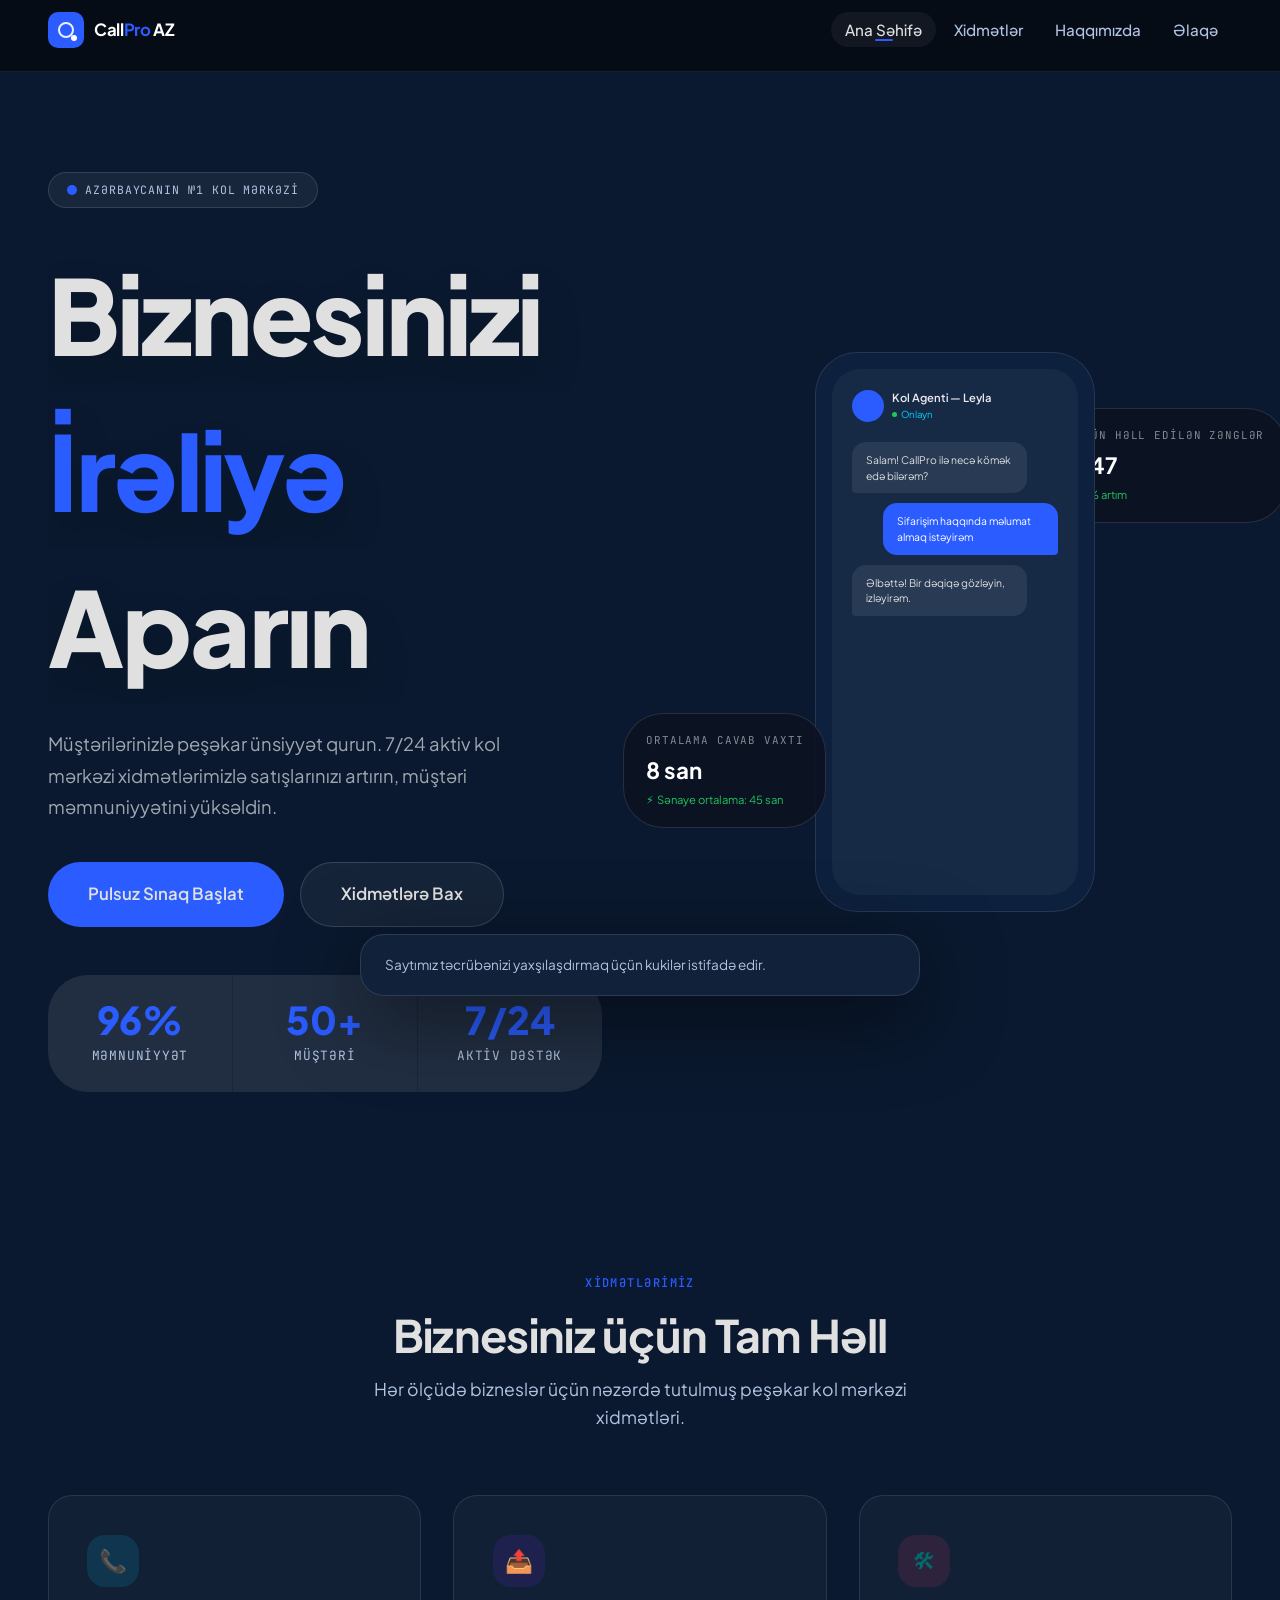
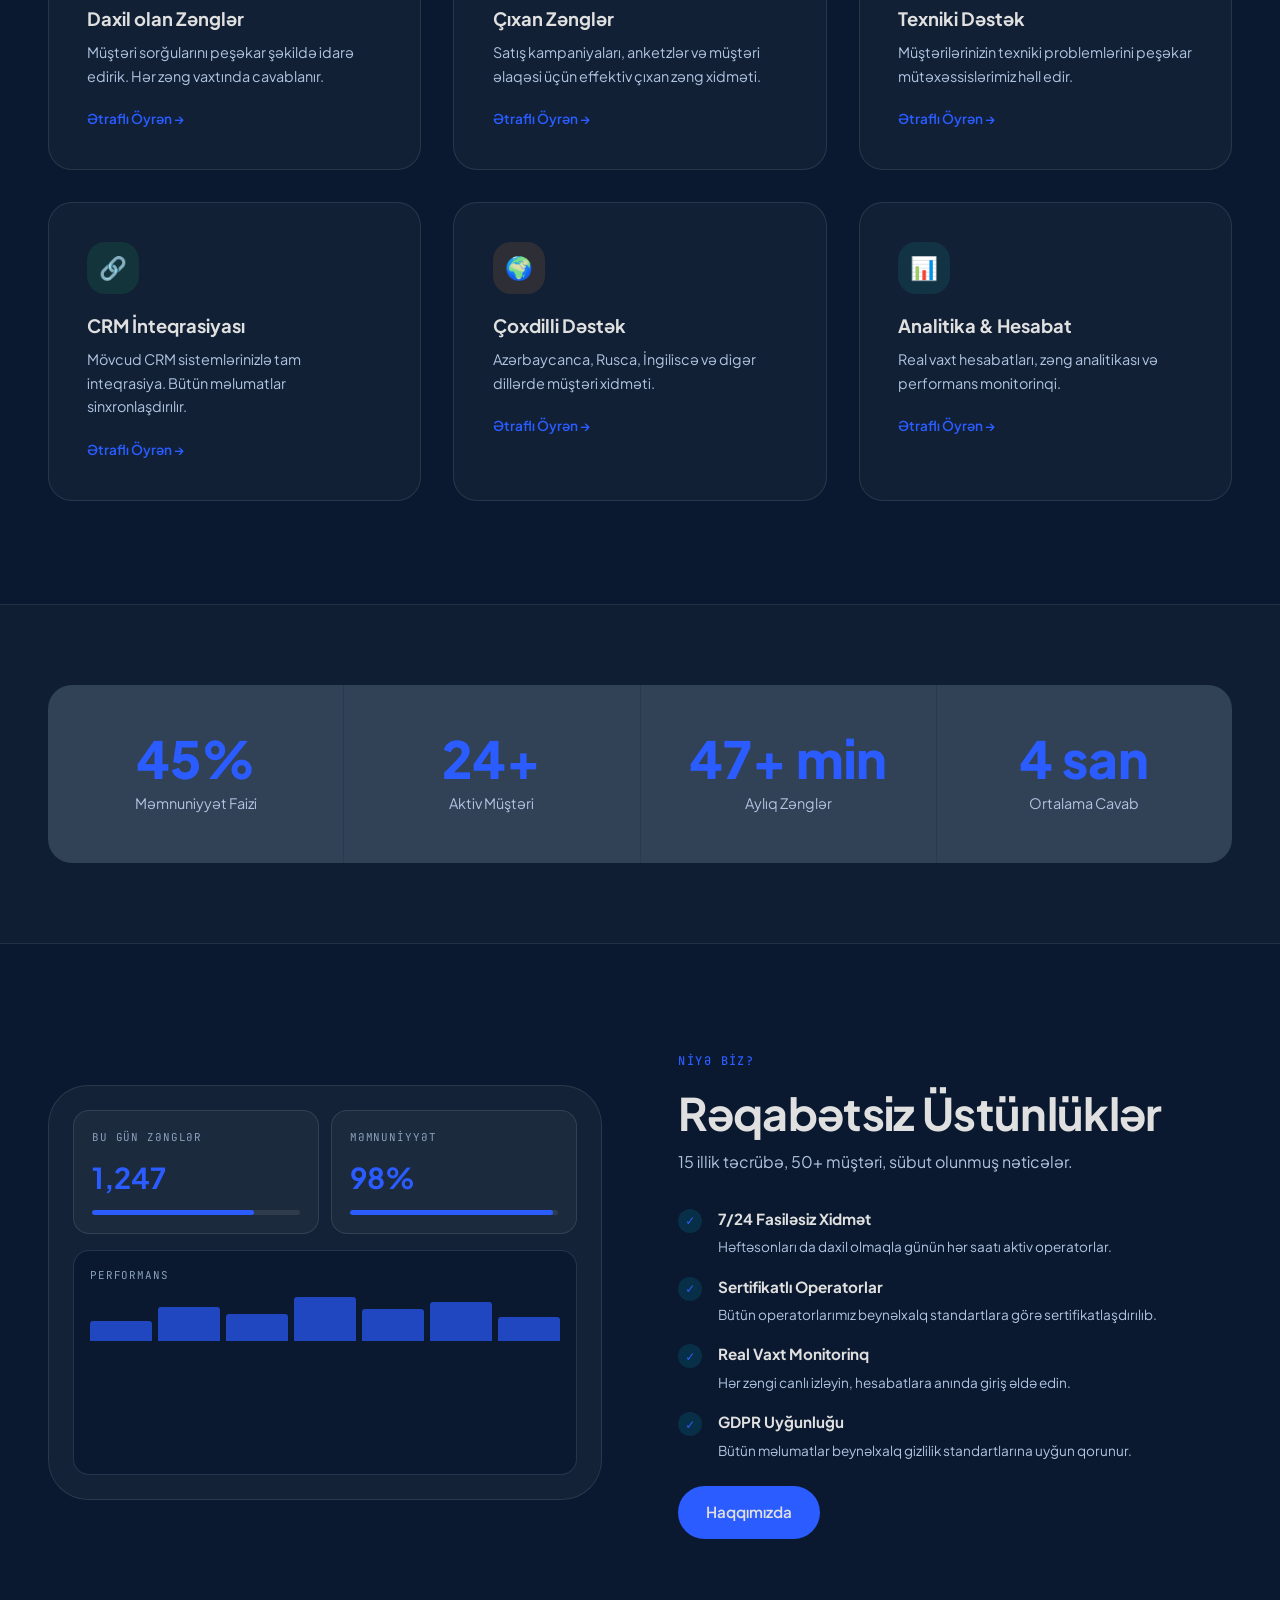
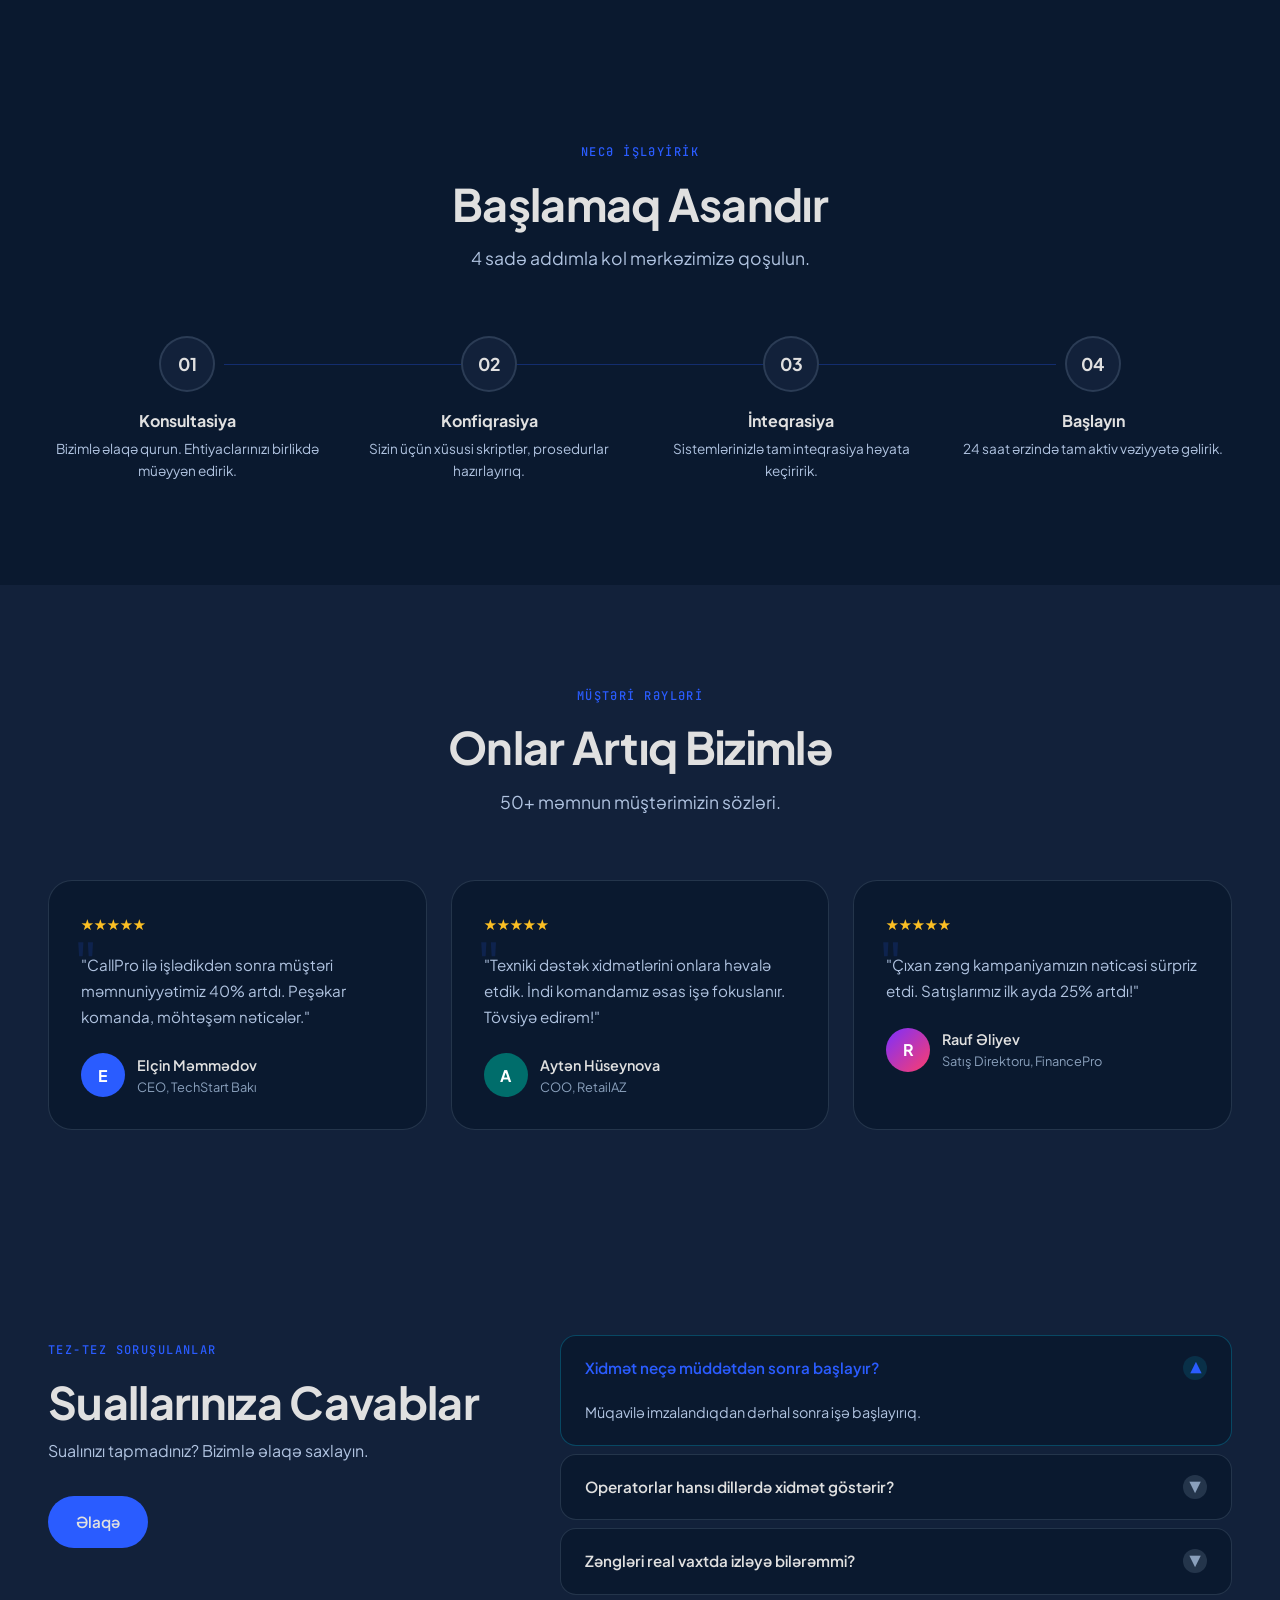
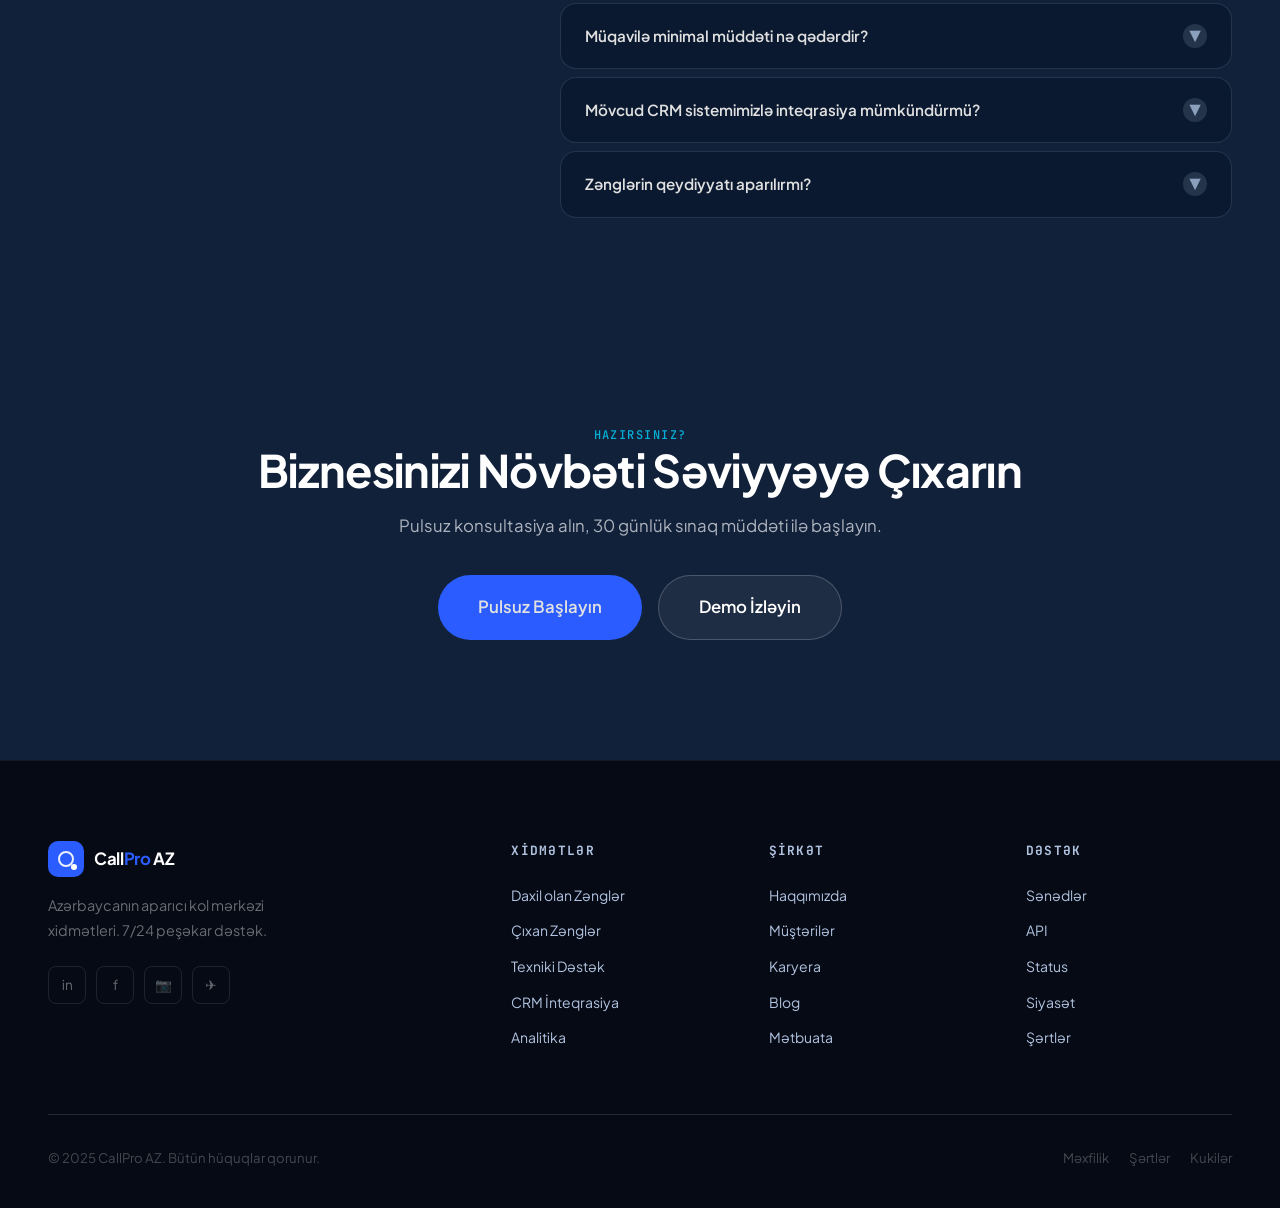
==== commit d7fc43cc: "Add files via upload" ====
--- a/index.html
+++ b/index.html
@@ -8,7 +8,7 @@
 
   <link rel="preconnect" href="https://fonts.googleapis.com"/>
   <link rel="preconnect" href="https://fonts.gstatic.com" crossorigin/>
-  <link href="https://fonts.googleapis.com/css2?family=Syne:wght@400;600;700;800&family=DM+Sans:ital,opsz,wght@0,9..40,300;0,9..40,400;0,9..40,500;0,9..40,600;0,9..40,700;1,9..40,400&family=JetBrains+Mono:wght@400;500;600&display=swap" rel="stylesheet"/>
+  <link href="https://fonts.googleapis.com/css2?family=Plus+Jakarta+Sans:wght@300;400;500;600;700;800&family=JetBrains+Mono:wght@400;500;600&display=swap" rel="stylesheet"/>
 
   <link rel="stylesheet" href="css/variables.css"/>
   <link rel="stylesheet" href="css/nav.css"/>
@@ -30,7 +30,7 @@
   </div>
 </div>
 
-<div class="cursor-glow"></div>
+<!-- <div class="cursor-glow"></div> -->
 
 <nav class="nav" id="mainNav">
   <div class="container">
@@ -47,15 +47,15 @@
       </ul>
       <div class="nav__controls">
         <div class="lang-selector">
-          <button class="lang-btn" aria-label="Select language">
+          <button type="button" class="lang-btn" aria-label="Select language">
             <span class="lang-flag">🌐</span>
             <span class="lang-current">AZ</span>
             <svg viewBox="0 0 24 24" fill="none" stroke="currentColor" stroke-width="2"><path d="M6 9l6 6 6-6"/></svg>
           </button>
           <div class="lang-dropdown">
-            <button class="lang-option active" data-lang="az"><span class="lang-flag">🇦🇿</span> Azərbaycanca</button>
-            <button class="lang-option"        data-lang="en"><span class="lang-flag">🇬🇧</span> English</button>
-            <button class="lang-option"        data-lang="ru"><span class="lang-flag">🇷🇺</span> Русский</button>
+            <button type="button" class="lang-option active" data-lang="az"><span class="lang-flag">🇦🇿</span> Azərbaycanca</button>
+            <button type="button" class="lang-option"        data-lang="en"><span class="lang-flag">🇬🇧</span> English</button>
+            <button type="button" class="lang-option"        data-lang="ru"><span class="lang-flag">🇷🇺</span> Русский</button>
           </div>
         </div>
         <button class="theme-toggle" aria-label="Toggle theme">
@@ -77,11 +77,11 @@
   <a href="contact.html"  class="nav__mobile-link" data-i18n="nav_contact">Əlaqə <span>→</span></a>
   <div class="nav__mobile-controls">
     <div class="lang-selector">
-      <button class="lang-btn"><span class="lang-flag">🌐</span><span class="lang-current">AZ</span><svg viewBox="0 0 24 24" fill="none" stroke="currentColor" stroke-width="2"><path d="M6 9l6 6 6-6"/></svg></button>
+      <button type="button" class="lang-btn"><span class="lang-flag">🌐</span><span class="lang-current">AZ</span><svg viewBox="0 0 24 24" fill="none" stroke="currentColor" stroke-width="2"><path d="M6 9l6 6 6-6"/></svg></button>
       <div class="lang-dropdown">
-        <button class="lang-option active" data-lang="az"><span class="lang-flag">🇦🇿</span> Azərbaycanca</button>
-        <button class="lang-option" data-lang="en"><span class="lang-flag">🇬🇧</span> English</button>
-        <button class="lang-option" data-lang="ru"><span class="lang-flag">🇷🇺</span> Русский</button>
+        <button type="button" class="lang-option active" data-lang="az"><span class="lang-flag">🇦🇿</span> Azərbaycanca</button>
+        <button type="button" class="lang-option" data-lang="en"><span class="lang-flag">🇬🇧</span> English</button>
+        <button type="button" class="lang-option" data-lang="ru"><span class="lang-flag">🇷🇺</span> Русский</button>
       </div>
     </div>
     <button class="theme-toggle"><svg class="icon-moon" viewBox="0 0 24 24" fill="none" stroke="currentColor" stroke-width="2"><path d="M21 12.79A9 9 0 1111.21 3a7 7 0 009.79 9.79z"/></svg><svg class="icon-sun" viewBox="0 0 24 24" fill="none" stroke="currentColor" stroke-width="2"><circle cx="12" cy="12" r="5"/><line x1="12" y1="1" x2="12" y2="3"/></svg></button>
@@ -516,4 +516,4 @@
 <script src="js/translations.js"></script>
 <script src="js/app.js"></script>
 </body>
-</html>+</html>
--- a/css/variables.css
+++ b/css/variables.css
@@ -2,35 +2,38 @@
    VARIABLES & BASE — CallPro AZ
    ============================================================ */
 
-@import url('https://fonts.googleapis.com/css2?family=Inter:wght@300;400;600;700&family=Noto+Sans:wght@300;400;600;700&display=swap');
+
+
+   
+@import url('https://fonts.googleapis.com/css2?family=Plus+Jakarta+Sans:wght@300;400;500;600;700;800&family=JetBrains+Mono:wght@400;500;600&display=swap');
 
 :root {
   /* Brand Colors */
-  --accent:        #00D4FF;
-  --accent-2:      #FF3D6B;
-  --accent-3:      #7B2FFF;
+  --accent:        #2A5CFF;
+  --accent-2:      #006D6B;
+  --accent-3:      #4B72FF;
 
   /* Light Theme */
-  --bg:            #090B14;
-  --bg-card:       #101824;
-  --bg-glass:      rgba(15,20,38,0.78);
-  --text-primary:  #EEF2FF;
-  --text-secondary:#94A3B8;
-  --text-muted:    #6B7A98;
-  --border:        rgba(148,163,184,0.16);
-  --shadow-sm:     0 2px 14px rgba(0,0,0,0.22);
-  --shadow-md:     0 10px 50px rgba(0,0,0,0.34);
-  --shadow-lg:     0 24px 90px rgba(0,0,0,0.45);
-  --nav-bg:        rgba(8,12,24,0.88);
-
-  /* Gradients */
-  --grad-accent:   linear-gradient(135deg, #00D4FF 0%, #7B2FFF 100%);
-  --grad-warm:     linear-gradient(135deg, #FF3D6B 0%, #FF8C42 100%);
-  --grad-hero:     linear-gradient(160deg, #080C18 0%, #111827 45%, #09111F 100%);
+  --bg:            #0A192F;
+  --bg-card:       #12213A;
+  --bg-glass:      rgba(15,22,44,0.80);
+  --text-primary:  #E0E0E0;
+  --text-secondary:#B0C3E0;
+  --text-muted:    #8AA0BC;
+  --border:        rgba(176,196,225,0.16);
+  --shadow-sm:     0 2px 14px rgba(0,0,0,0.24);
+  --shadow-md:     0 10px 50px rgba(0,0,0,0.36);
+  --shadow-lg:     0 24px 90px rgba(0,0,0,0.55);
+  --nav-bg:        rgba(8,14,32,0.92);
+
+  /* Solid accents */
+  --grad-accent:   #2A5CFF;
+  --grad-warm:     #006D6B;
+  --grad-hero:     #0A192F;
 
   /* Typography */
-  --font-display:  'Inter', system-ui, -apple-system, 'Segoe UI', Roboto, 'Noto Sans', 'Helvetica Neue', Arial;
-  --font-body:     'Noto Sans', system-ui, -apple-system, 'Segoe UI', Roboto, Arial;
+  --font-display:  'Plus Jakarta Sans', system-ui, -apple-system, 'Segoe UI', Roboto, Arial, sans-serif;
+  --font-body:     'Plus Jakarta Sans', system-ui, -apple-system, 'Segoe UI', Roboto, Arial, sans-serif;
   --font-mono:     'JetBrains Mono', monospace;
 
   /* Spacing */
@@ -64,6 +67,8 @@
   --nav-bg:        rgba(7,11,21,0.92);
 }
 
+
+
 /* ============================================================
    RESET & BASE
    ============================================================ */
@@ -80,9 +85,8 @@
   color: var(--text-primary);
   line-height: 1.6;
   overflow-x: hidden;
-  background-image:
-    radial-gradient(circle at 20% 10%, rgba(0,212,255,0.10), transparent 22%),
-    radial-gradient(circle at 80% 20%, rgba(123,47,255,0.08), transparent 18%);
+  width: 100%;
+  position: relative; /* Помогает зафиксировать систему координат */
   transition: background var(--dur-med) var(--ease),
               color var(--dur-med) var(--ease);
 }
@@ -159,25 +163,25 @@
 .btn:hover::after { opacity: 1; }
 
 .btn-primary {
-  background: var(--grad-accent);
-  color: #fff;
-  box-shadow: 0 4px 24px rgba(0,212,255,0.30);
+  background: var(--btn-bg);
+  color: var(--btn-text);
+  box-shadow: 0 4px 24px rgba(42,92,255,0.30);
 }
 .btn-primary:hover {
   transform: translateY(-2px);
-  box-shadow: 0 8px 40px rgba(0,212,255,0.45);
+  box-shadow: 0 8px 40px rgba(42,92,255,0.45);
 }
 
 .btn-ghost {
-  border: 1.5px solid rgba(255,255,255,0.14);
+  border: 1.5px solid var(--btn-border);
   color: var(--text-primary);
-  background: rgba(255,255,255,0.05);
+  background: var(--btn-bg-ghost);
   backdrop-filter: blur(12px);
 }
 .btn-ghost:hover {
-  border-color: rgba(0,212,255,0.35);
-  color: #fff;
-  background: rgba(255,255,255,0.08);
+  border-color: rgba(42,92,255,0.35);
+  color: var(--text-primary);
+  background: var(--btn-bg-ghost-hover);
   transform: translateY(-2px);
 }
 
@@ -254,16 +258,10 @@
    GRADIENT TEXT
    ============================================================ */
 .grad-text {
-  background: var(--grad-accent);
-  -webkit-background-clip: text;
-  -webkit-text-fill-color: transparent;
-  background-clip: text;
+  color: var(--accent);
 }
 .grad-text-warm {
-  background: var(--grad-warm);
-  -webkit-background-clip: text;
-  -webkit-text-fill-color: transparent;
-  background-clip: text;
+  color: var(--accent-2);
 }
 
 /* ============================================================
@@ -296,16 +294,38 @@
 
 /* Значения по умолчанию (обычно темная тема) */
 :root, [data-theme="dark"] {
-  --bg: #0a0a0a;
-  --bg-card: #151515;
-  --text-primary: #ffffff;
-  /* остальные ваши переменные */
+  --bg: #0A192F;
+  --bg-card: #12213A;
+  --bg-glass: rgba(15,22,44,0.88);
+  --text-primary: #E0E0E0;
+  --text-secondary: #B0C3E0;
+  --text-muted: #8AA0BC;
+  --border: rgba(176,196,225,0.16);
+  --accent: #2A5CFF;
+  --accent-2: #006D6B;
+  --accent-3: #4B72FF;
+  --btn-text: #E0E0E0;
+  --btn-bg: #2A5CFF;
+  --btn-border: rgba(255,255,255,0.14);
+  --btn-bg-ghost: rgba(255,255,255,0.05);
+  --btn-bg-ghost-hover: rgba(255,255,255,0.08);
 }
 
 /* Переопределение для светлой темы */
 [data-theme="light"] {
-  --bg: #ffffff;
-  --bg-card: #f5f5f5;
-  --text-primary: #0a0a0a;
-  /* остальные ваши переменные в светлых тонах */
+  --bg: #F3F6FB;
+  --bg-card: #E8EDF4;
+  --bg-glass: rgba(220,230,245,0.72);
+  --text-primary: #1F2A3C;
+  --text-secondary: #54657B;
+  --text-muted: #7A89A0;
+  --border: rgba(72,97,146,0.18);
+  --accent: #2A5CFF;
+  --accent-2: #006D6B;
+  --accent-3: #4B72FF;
+  --btn-text: #1F2A3C;
+  --btn-bg: #2A5CFF;
+  --btn-border: rgba(31,42,60,0.14);
+  --btn-bg-ghost: rgba(31,42,60,0.06);
+  --btn-bg-ghost-hover: rgba(31,42,60,0.10);
 }
--- a/css/nav.css
+++ b/css/nav.css
@@ -114,7 +114,7 @@
 
 .nav__link:hover,
 .nav__link.active {
-  color: #fff;
+  color: var(--text-primary);
   background: rgba(255,255,255,0.05);
 }
 
@@ -188,31 +188,6 @@
   pointer-events: all;
 }
 
-.lang-option {
-  display: flex;
-  align-items: center;
-  gap: 10px;
-  padding: 10px 12px;
-  border-radius: var(--radius-sm);
-  font-size: 0.875rem;
-  font-weight: 500;
-  color: var(--text-secondary);
-  cursor: pointer;
-  transition: all var(--dur-fast);
-  width: 100%;
-  text-align: left;
-}
-
-.lang-option:hover {
-  background: var(--border);
-  color: var(--text-primary);
-}
-
-.lang-option.active {
-  color: var(--accent);
-  background: rgba(0,212,255,0.08);
-}
-
 .lang-flag { font-size: 1.1rem; }
 
 /* Theme toggle */
@@ -367,4 +342,36 @@
 
 @media (max-width: 480px) {
   .nav__logo-text { display: none; }
-}+}/* Hide nav controls everywhere and remove glow effects */
+.nav__controls,
+.nav__mobile-controls {
+  display: none !important;
+}
+
+.cursor-glow,
+.svc-detail__glow,
+.hero__orb,
+.hero__scroll,
+.hero__float-card::before {
+  display: none !important;
+}
+
+.nav,
+.nav__logo-mark,
+.lang-btn,
+.theme-toggle,
+.nav__hamburger,
+.nav__mobile-link,
+.card,
+.service-card,
+.pricing-card,
+.hero__phone,
+.hero__phone-screen,
+.hero__float-card,
+.btn-primary,
+.btn-ghost {
+  box-shadow: none !important;
+  text-shadow: none !important;
+  filter: none !important;
+  backdrop-filter: none !important;
+}
--- a/css/sections.css
+++ b/css/sections.css
@@ -8,8 +8,15 @@
   display: flex;
   align-items: center;
   overflow: hidden;
-  background: linear-gradient(180deg, rgba(7,11,21,1) 0%, rgba(12,18,34,0.98) 100%);
+  background: var(--bg);
   padding-top: var(--nav-h);
+  overflow-x: hidden;
+}
+
+/* Принудительно ограничиваем ширину всех блоков */
+.hero, .hero_content, .container {
+    max-width: 100vw !important;
+    overflow: hidden !important;
 }
 
 .hero__bg {
@@ -28,21 +35,21 @@
 
 .hero__orb--1 {
   width: 600px; height: 600px;
-  background: radial-gradient(circle, rgba(0,212,255,0.18) 0%, transparent 70%);
+  background: rgba(42,92,255,0.12);
   top: -200px; right: -100px;
   animation-delay: 0s;
 }
 
 .hero__orb--2 {
   width: 500px; height: 500px;
-  background: radial-gradient(circle, rgba(123,47,255,0.15) 0%, transparent 70%);
+  background: rgba(0,109,107,0.12);
   bottom: -200px; left: -100px;
   animation-delay: -4s;
 }
 
 .hero__orb--3 {
   width: 300px; height: 300px;
-  background: radial-gradient(circle, rgba(255,61,107,0.12) 0%, transparent 70%);
+  background: rgba(42,92,255,0.08);
   top: 50%; left: 40%;
   transform: translate(-50%, -50%);
   animation-delay: -8s;
@@ -58,11 +65,7 @@
 .hero__grid {
   position: absolute;
   inset: 0;
-  background-image:
-    linear-gradient(rgba(255,255,255,0.03) 1px, transparent 1px),
-    linear-gradient(90deg, rgba(255,255,255,0.03) 1px, transparent 1px);
-  background-size: 60px 60px;
-  mask-image: radial-gradient(ellipse at center, black 30%, transparent 80%);
+  background: transparent;
 }
 
 .hero__content {
@@ -114,12 +117,13 @@
   font-weight: 800;
   letter-spacing: -0.03em;
   line-height: 1;
-  color: #fff;
+  color: var(--text-primary);
   margin-bottom: 24px;
   text-shadow: 0 22px 45px rgba(0,0,0,0.18);
 }
 
-.hero__title .line { display: block; overflow: hidden; }
+.hero__title .line { display: block; overflow: hidden;  font-size: clamp(2.4rem, 16.5vw, 6.5rem);
+  line-height: 1.5; font-weight: inherit; letter-spacing: inherit;  color: inherit; }
 .hero__title .line span {
   display: block;
   transform: translateY(100%);
@@ -184,7 +188,7 @@
 
 .hero__stat-label {
   font-size: 0.8rem;
-  color: rgba(240,242,247,0.5);
+  color: var(--text-secondary);
   margin-top: 6px;
   font-family: var(--font-mono);
   letter-spacing: 0.06em;
@@ -198,12 +202,13 @@
   align-items: center;
   justify-content: center;
   animation: fadeIn 1.2s var(--ease) 0.3s both;
+  max-width: 580px;
 }
 
 .hero__phone {
   width: 280px;
   height: 560px;
-  background: linear-gradient(145deg, #121b2e 0%, #0b1221 100%);
+  background: #0D203D;
   border-radius: 42px;
   border: 1px solid rgba(255,255,255,0.10);
   box-shadow:
@@ -223,7 +228,7 @@
   position: absolute;
   inset: 16px;
   border-radius: 28px;
-  background: linear-gradient(160deg, #080C18 0%, #0F1426 100%);
+  background: rgba(255,255,255,0.04);
   overflow: hidden;
   padding: 20px;
 }
@@ -279,7 +284,7 @@
 
 .hero__msg--in {
   background: rgba(255,255,255,0.08);
-  color: rgba(255,255,255,0.8);
+  color: var(--text-primary);
   border-bottom-left-radius: 4px;
 }
 
@@ -383,7 +388,7 @@
 .hero__scroll-line {
   width: 1px;
   height: 48px;
-  background: linear-gradient(to bottom, rgba(255,255,255,0.3), transparent);
+  background: rgba(255,255,255,0.18);
   position: relative;
   overflow: hidden;
 }
@@ -394,7 +399,7 @@
   top: -100%;
   width: 100%;
   height: 100%;
-  background: linear-gradient(to bottom, transparent, var(--accent));
+  background: rgba(42,92,255,0.75);
   animation: scrollLine 2s ease-in-out infinite;
 }
 
@@ -433,7 +438,7 @@
   content: '';
   position: absolute;
   inset: 0;
-  background: radial-gradient(circle at top left, rgba(0,212,255,0.08), transparent 35%);
+  background: rgba(42,92,255,0.06);
   opacity: 0;
   transition: opacity var(--dur-med);
 }
@@ -517,7 +522,7 @@
 .why-us__bg-card {
   width: 100%;
   aspect-ratio: 4/3;
-  background: linear-gradient(180deg, rgba(255,255,255,0.03), rgba(255,255,255,0.02));
+  background: rgba(255,255,255,0.04);
   border-radius: var(--radius-xl);
   border: 1px solid rgba(255,255,255,0.10);
   overflow: hidden;
@@ -558,10 +563,7 @@
   font-family: var(--font-display);
   font-size: 1.8rem;
   font-weight: 700;
-  background: var(--grad-accent);
-  -webkit-background-clip: text;
-  -webkit-text-fill-color: transparent;
-  background-clip: text;
+  color: var(--accent);
 }
 
 .why-dash-bar-wrap {
@@ -575,7 +577,7 @@
 .why-dash-bar {
   height: 100%;
   border-radius: 999px;
-  background: linear-gradient(90deg, #00D4FF, #7B2FFF);
+  background: var(--accent);
   animation: barGrow 1.5s var(--ease) 0.5s both;
 }
 
@@ -894,7 +896,7 @@
 .pricing-card--featured {
   border-color: var(--accent);
   box-shadow: 0 0 0 1px var(--accent), var(--shadow-lg);
-  background: linear-gradient(160deg, var(--bg-card) 0%, rgba(0,212,255,0.04) 100%);
+  background: var(--bg-card);
   transform: scale(1.04);
 }
 
@@ -1048,7 +1050,7 @@
 .cta-section {
   position: relative;
   overflow: hidden;
-  background: linear-gradient(180deg, rgba(12,18,34,0.98) 0%, rgba(7,11,21,0.96) 100%);
+  background: var(--bg-card);
   padding: 100px 0 120px;
 }
 
@@ -1056,8 +1058,7 @@
   content: '';
   position: absolute;
   inset: 0;
-  background: radial-gradient(circle at top right, rgba(0,212,255,0.12), transparent 24%),
-              radial-gradient(circle at bottom left, rgba(255,61,107,0.08), transparent 18%);
+  background: transparent;
   pointer-events: none;
 }
 
@@ -1135,7 +1136,7 @@
   font-weight: 700;
   letter-spacing: 0.1em;
   text-transform: uppercase;
-  color: rgba(255,255,255,0.3);
+  color: var(--text-secondary);
   margin-bottom: 20px;
   font-family: var(--font-mono);
 }
@@ -1144,15 +1145,15 @@
 
 .footer__link {
   font-size: 0.875rem;
-  color: rgba(255,255,255,0.5);
+  color: var(--text-secondary);
   transition: color var(--dur-fast);
 }
 
-.footer__link:hover { color: #fff; }
+.footer__link:hover { color: var(--text-primary); }
 
 .footer__bottom {
   padding-top: 32px;
-  border-top: 1px solid rgba(255,255,255,0.06);
+  border-top: 1px solid var(--border);
   display: flex;
   justify-content: space-between;
   align-items: center;
--- a/css/components.css
+++ b/css/components.css
@@ -162,13 +162,11 @@
   left: 0;
   top: 50%;
   height: 12px;
-  background: linear-gradient(90deg, #3b82f6, #60a5fa, #3b82f6);
-  background-size: 200% 100%;
+  background: var(--accent);
   border-radius: 10px;
   z-index: 2;
   transform: translateY(-50%);
   pointer-events: none;
-  animation: wave-pulse 3s infinite ease-in-out, liquid-flow 2s linear infinite;
 }
 
 @keyframes wave-pulse {
@@ -424,29 +422,61 @@
   flex-direction: column;
   align-items: center;
   text-align: center;
-  gap: 16px;
-  padding: 45px 0;
-  background: rgba(8, 217, 220, 0.062); 
-  border-top-left-radius: 5px;
-  border-bottom-right-radius: 5px;
-  border-radius: 15px;
-  color: white
-}
-
-.form-success.visible { display: flex; }
+  gap: 20px;
+  width: 100%;
+  padding: 42px 28px;
+  background: rgba(5, 27, 55, 0.96);
+  border: 1px solid rgba(56, 189, 248, 0.18);
+  border-radius: 24px;
+  box-shadow: 0 28px 80px rgba(2, 8, 28, 0.35);
+  backdrop-filter: blur(18px);
+  color: white;
+}
+
+.form-success.visible {
+  display: flex;
+  animation: successFade 0.35s ease-out both;
+}
 
 .form-success__icon {
-  width: 80px;
-  height: 80px;
-  border-radius: 50%;
-  background: rgba(34,197,94,0.12);
-  display: flex;
-  align-items: center;
-  justify-content: center;
-  font-size: 2rem;
-  animation: successPop 0.6s var(--ease-bounce);
-}
-
+  width: 92px;
+  height: 92px;
+  border-radius: 50%;
+  background: rgba(16, 185, 129, 0.14);
+  border: 1px solid rgba(16, 185, 129, 0.24);
+  display: flex;
+  align-items: center;
+  justify-content: center;
+  font-size: 2.2rem;
+  animation: successPop 0.55s var(--ease-bounce);
+}
+
+@keyframes successFade {
+  from { opacity: 0; transform: translateY(16px); }
+  to   { opacity: 1; transform: translateY(0); }
+}
+
+#toast {
+  position: fixed;
+  right: 22px;
+  bottom: 22px;
+  z-index: 9999;
+  display: none;
+  pointer-events: none;
+}
+
+#toastInner {
+  min-width: 260px;
+  max-width: 380px;
+  background: rgba(5, 12, 28, 0.96);
+  border: 1px solid rgba(56, 189, 248, 0.14);
+  color: var(--text-primary);
+  padding: 14px 18px;
+  border-radius: 18px;
+  box-shadow: 0 24px 60px rgba(0, 0, 0, 0.22);
+  font-weight: 600;
+  backdrop-filter: blur(16px);
+}
 @keyframes successPop {
   from { transform: scale(0); opacity: 0; }
   to   { transform: scale(1); opacity: 1; }
@@ -592,7 +622,7 @@
   min-height: 52vh;
   display: flex;
   align-items: center;
-  background: linear-gradient(180deg, rgba(7,11,21,1) 0%, rgba(12,18,34,0.96) 100%);
+  background: var(--bg);
   padding-top: calc(var(--nav-h) + 40px);
   padding-bottom: 90px;
   position: relative;
@@ -604,8 +634,7 @@
   content: '';
   position: absolute;
   inset: 0;
-  background: radial-gradient(circle at top left, rgba(0,212,255,0.12), transparent 28%),
-              radial-gradient(circle at bottom right, rgba(123,47,255,0.10), transparent 25%);
+  background: transparent;
   pointer-events: none;
 }
 
@@ -620,14 +649,15 @@
 }
 
 .page-hero h1 {
-  color: #fff;
+  color: var(--text-primary);
   margin-bottom: 16px;
   font-size: clamp(2.8rem, 5vw, 4.8rem);
-  line-height: 1.03;
+  line-height: 1.5;
+  text-wrap: wrap;
 }
 
 .page-hero p {
-  color: rgba(240,242,247,0.72);
+  color: var(--text-secondary);
   font-size: clamp(1rem, 1.3vw, 1.15rem);
   max-width: 720px;
   margin: 0 auto;
@@ -639,13 +669,13 @@
   align-items: center;
   gap: 10px;
   font-size: 0.85rem;
-  color: rgba(255,255,255,0.55);
+  color: var(--text-secondary);
   justify-content: center;
   margin-bottom: 28px;
 }
 
-.breadcrumb a { color: rgba(255,255,255,0.65); transition: color var(--dur-fast); }
-.breadcrumb a:hover { color: #fff; }
+.breadcrumb a { color: var(--text-secondary); transition: color var(--dur-fast); }
+.breadcrumb a:hover { color: var(--text-primary); }
 .breadcrumb span { color: var(--accent); }
 
 .timeline {
@@ -661,7 +691,7 @@
   top: 0;
   bottom: 0;
   width: 2px;
-  background: linear-gradient(180deg, var(--accent), var(--accent-3), transparent);
+  background: var(--accent);
 }
 
 .timeline-item {
@@ -757,8 +787,8 @@
   line-height: 1.75;
 }
 
-.breadcrumb a { color: rgba(255,255,255,0.5); transition: color var(--dur-fast); }
-.breadcrumb a:hover { color: #fff; }
+.breadcrumb a { color: var(--text-secondary); transition: color var(--dur-fast); }
+.breadcrumb a:hover { color: var(--text-primary); }
 .breadcrumb span { color: var(--accent); }
 
 /* ============================================================
@@ -897,7 +927,7 @@
   width: 320px;
   height: 320px;
   border-radius: 50%;
-  background: radial-gradient(circle, rgba(0,212,255,0.06) 0%, transparent 70%);
+  background: rgba(42,92,255,0.08);
   pointer-events: none;
   z-index: 0;
   transform: translate(-50%, -50%);
--- a/css/responsive.css
+++ b/css/responsive.css
@@ -57,7 +57,7 @@
   padding: clamp(48px, 8vw, 100px) 0 clamp(60px, 8vw, 80px);
 }
 
-.hero__title { font-size: clamp(2.4rem, 5.5vw, 6.5rem); }
+.hero__title { font-size: clamp(2.4rem, 5.5vw, 6.5rem);line-height: 1; }
 
 .hero__desc { font-size: clamp(0.95rem, 1.5vw, 1.15rem); }
 
@@ -116,7 +116,14 @@
    LG: 768px–1023px (Tablets)
 ══════════════════════════════════════════════════════════ */
 @media (max-width: 1023px) {
-
+  .nav__controls{display:none}
+  .values-grid {
+    display: grid;
+    grid-template-columns: repeat(1, minmax(0, 1fr));
+    gap: clamp(20px, 3vw, 28px);
+    grid-auto-flow: row;
+    justify-items: center;
+}
   /* Hero: stack vertically, center content */
   .hero__layout {
     grid-template-columns: 1fr;
@@ -126,7 +133,7 @@
   }
   .hero__desc   { margin: 0 auto 32px; max-width: 560px; }
   .hero__actions { justify-content: center; }
-  .hero__stats  { max-width: 420px; margin: 40px auto 0; }
+  .hero__stats  {  margin: 40px auto 0; }
   .hero__visual { display: none; }
 
   /* Grids */
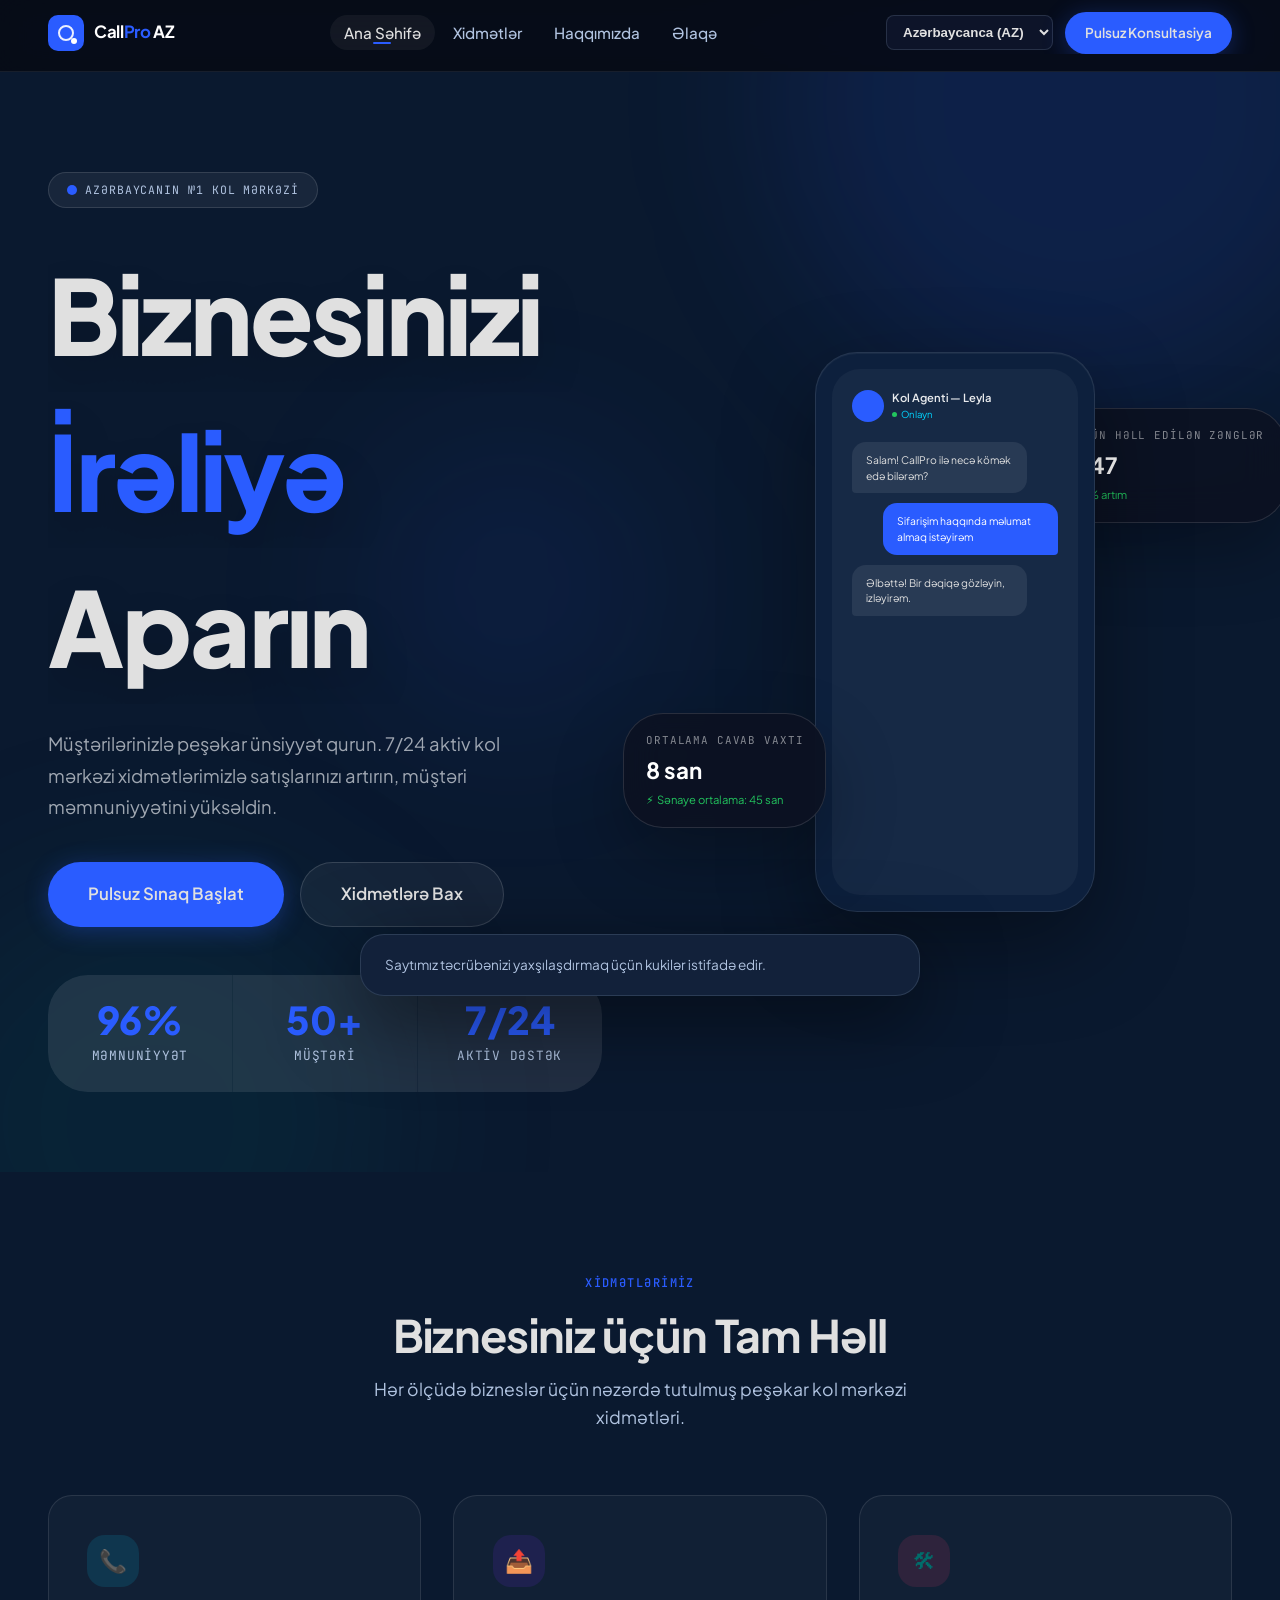
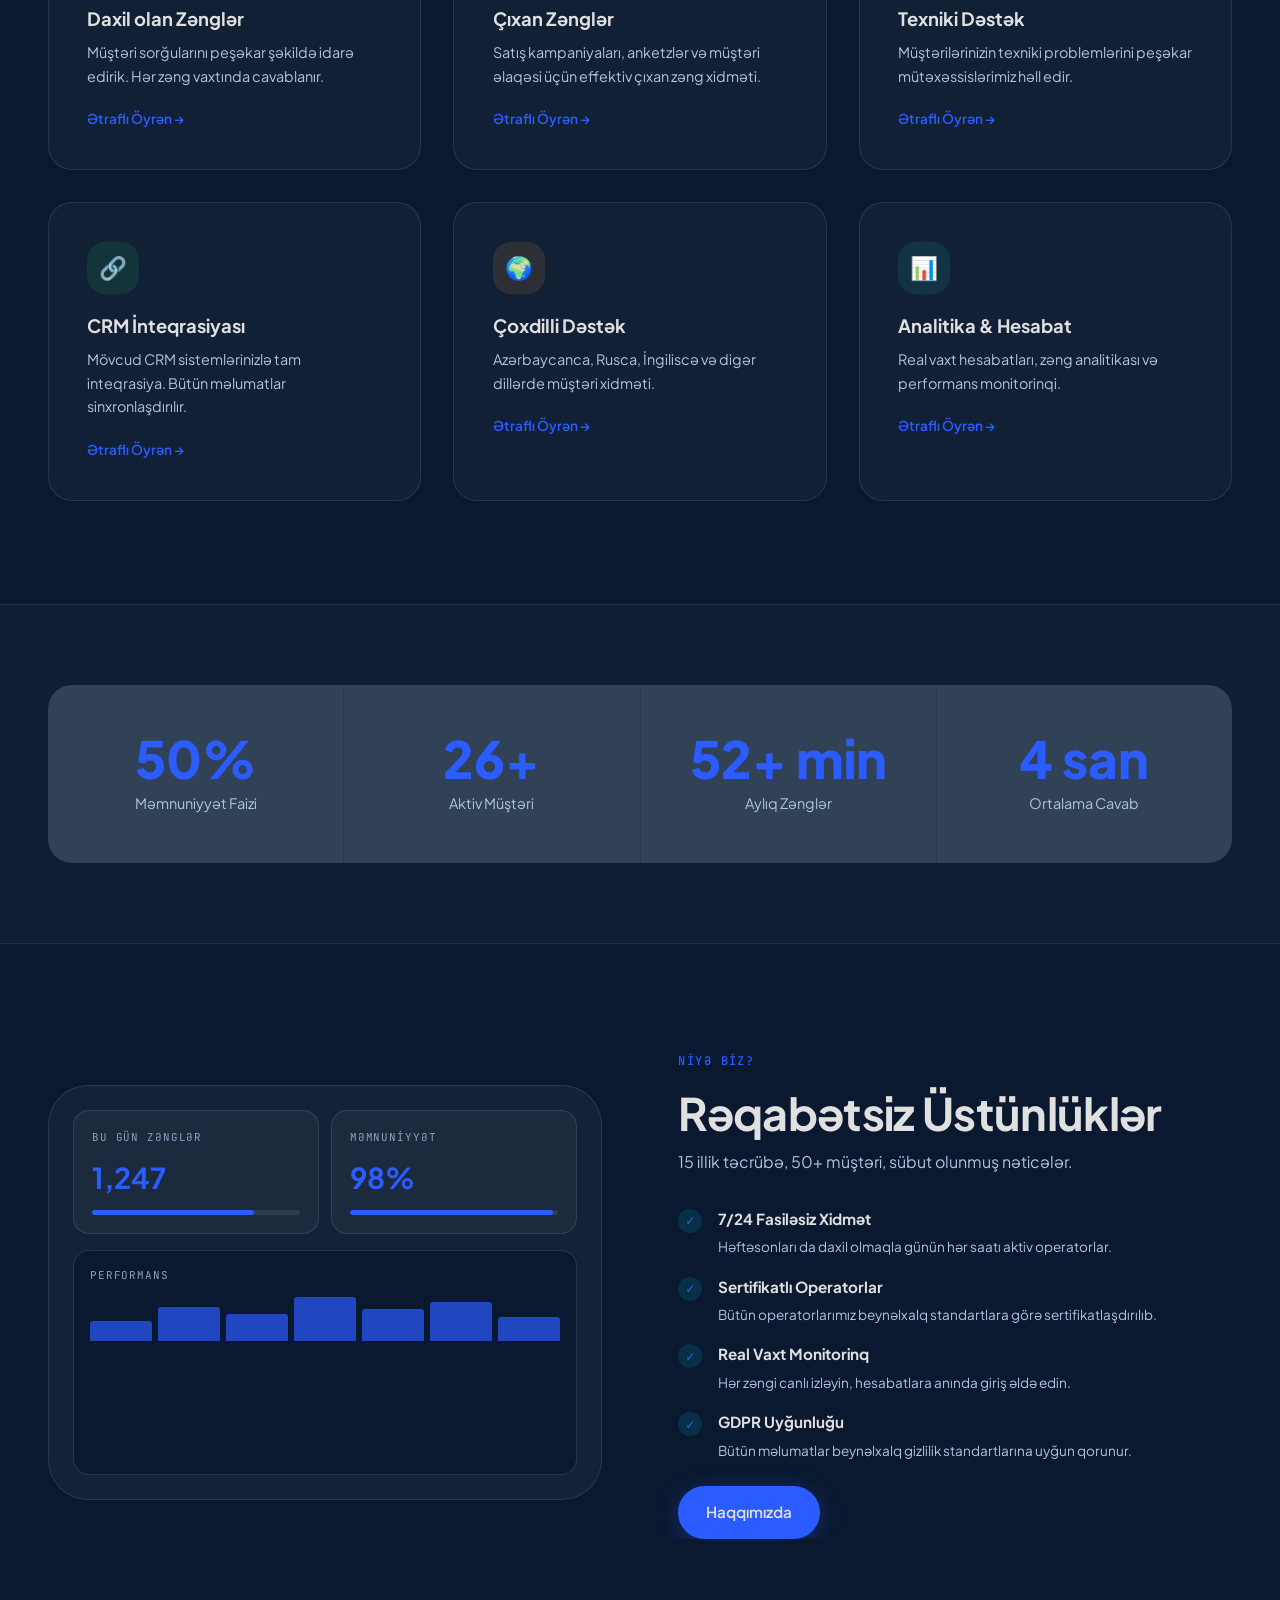
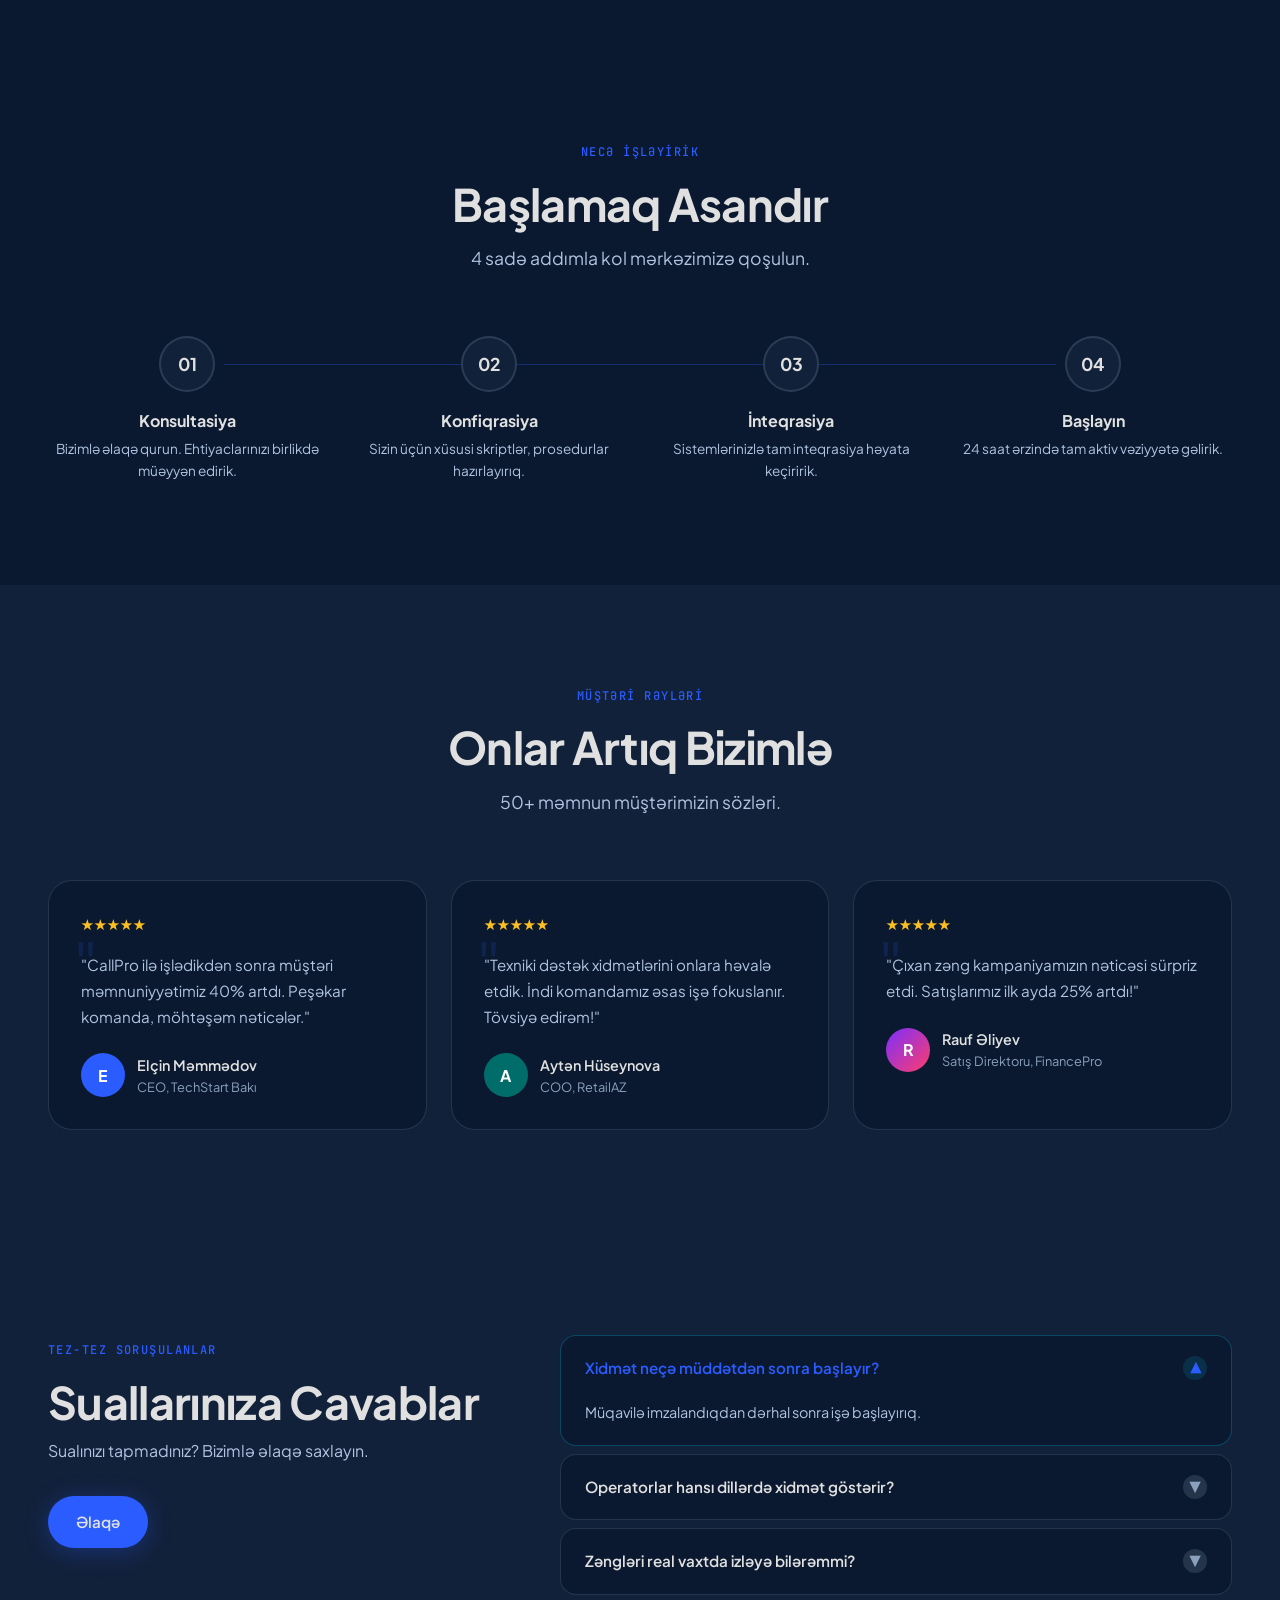
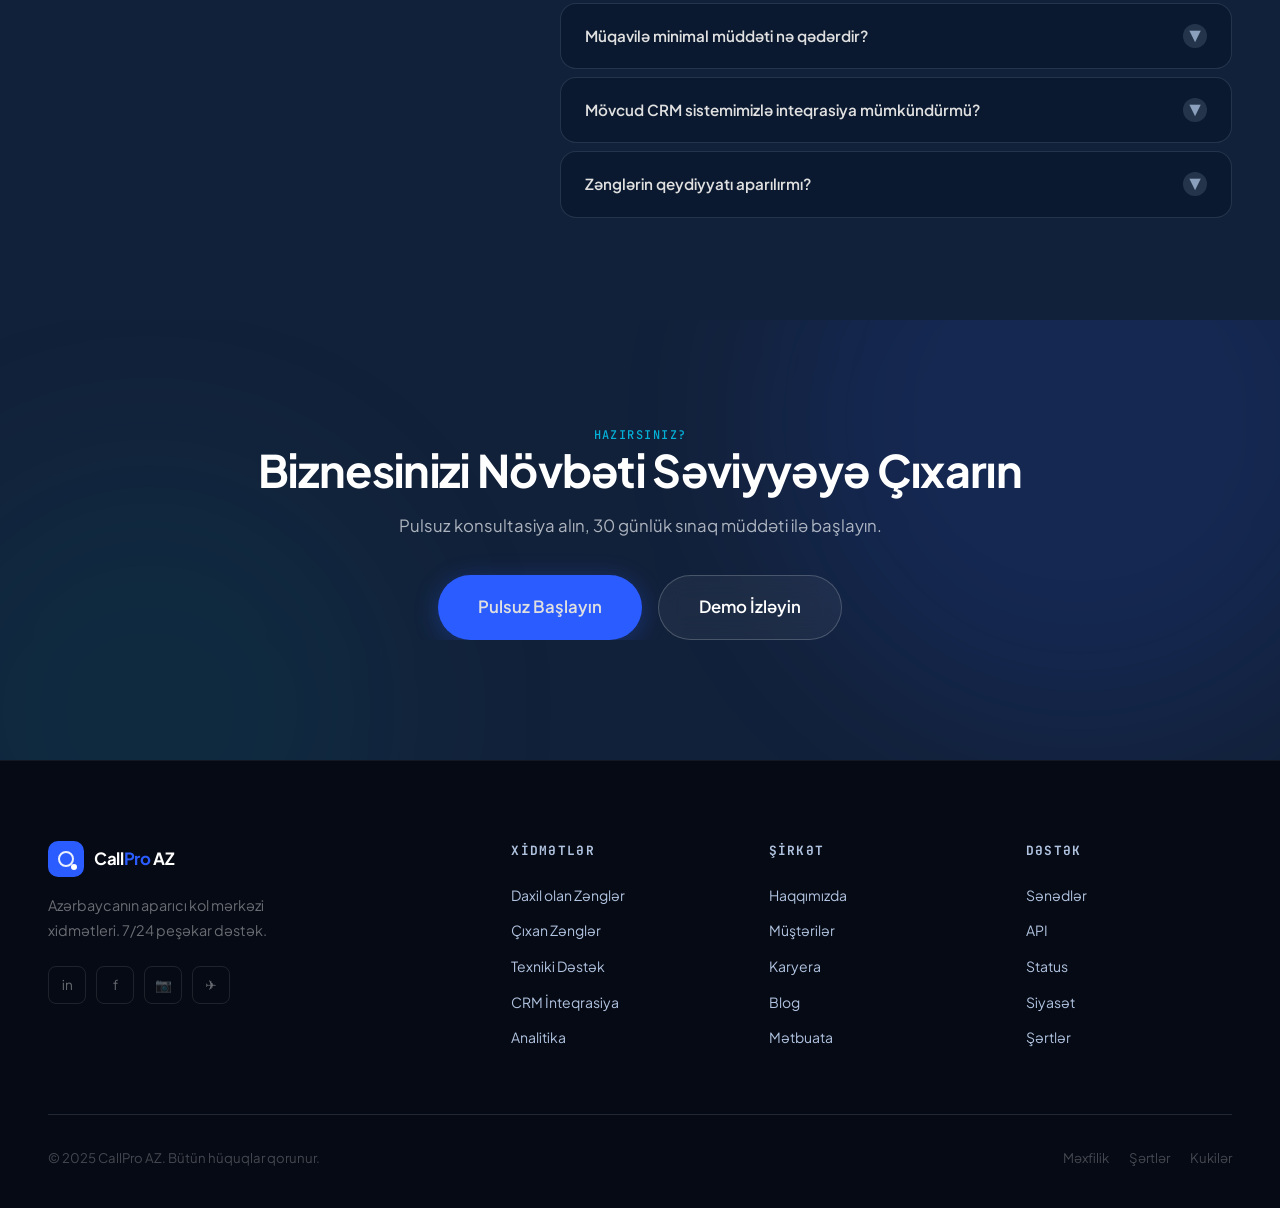
==== commit af514251: "Add files via upload" ====
--- a/index.html
+++ b/index.html
@@ -15,6 +15,14 @@
   <link rel="stylesheet" href="css/sections.css"/>
   <link rel="stylesheet" href="css/components.css"/>
   <link rel="stylesheet" href="css/responsive.css"/>
+
+  <script>
+    // Apply saved language early to avoid flicker
+    (function() {
+      const lang = localStorage.getItem('cp_lang') || 'az';
+      document.documentElement.lang = lang === 'az' ? 'az' : lang === 'ru' ? 'ru' : 'en';
+    })();
+  </script>
 </head>
 <body>
 
@@ -46,22 +54,13 @@
         <li><a href="contact.html"  class="nav__link" data-i18n="nav_contact">Əlaqə</a></li>
       </ul>
       <div class="nav__controls">
-        <div class="lang-selector">
-          <button type="button" class="lang-btn" aria-label="Select language">
-            <span class="lang-flag">🌐</span>
-            <span class="lang-current">AZ</span>
-            <svg viewBox="0 0 24 24" fill="none" stroke="currentColor" stroke-width="2"><path d="M6 9l6 6 6-6"/></svg>
-          </button>
-          <div class="lang-dropdown">
-            <button type="button" class="lang-option active" data-lang="az"><span class="lang-flag">🇦🇿</span> Azərbaycanca</button>
-            <button type="button" class="lang-option"        data-lang="en"><span class="lang-flag">🇬🇧</span> English</button>
-            <button type="button" class="lang-option"        data-lang="ru"><span class="lang-flag">🇷🇺</span> Русский</button>
-          </div>
-        </div>
-        <button class="theme-toggle" aria-label="Toggle theme">
-          <svg class="icon-moon" viewBox="0 0 24 24" fill="none" stroke="currentColor" stroke-width="2"><path d="M21 12.79A9 9 0 1111.21 3a7 7 0 009.79 9.79z"/></svg>
-          <svg class="icon-sun"  viewBox="0 0 24 24" fill="none" stroke="currentColor" stroke-width="2"><circle cx="12" cy="12" r="5"/><line x1="12" y1="1" x2="12" y2="3"/><line x1="12" y1="21" x2="12" y2="23"/><line x1="4.22" y1="4.22" x2="5.64" y2="5.64"/><line x1="18.36" y1="18.36" x2="19.78" y2="19.78"/><line x1="1" y1="12" x2="3" y2="12"/><line x1="21" y1="12" x2="23" y2="12"/><line x1="4.22" y1="19.78" x2="5.64" y2="18.36"/><line x1="18.36" y1="5.64" x2="19.78" y2="4.22"/></svg>
-        </button>
+        <label for="langSelect" class="sr-only">Language</label>
+        <select id="langSelect" class="lang-select">
+          <option value="az">Azərbaycanca (AZ)</option>
+          <option value="en">English (EN)</option>
+          <option value="ru">Русский (RU)</option>
+        </select>
+        
         <a href="contact.html" class="btn btn-primary btn-sm nav__cta" data-i18n="nav_cta">Pulsuz Konsultasiya</a>
       </div>
       <button class="nav__hamburger" aria-label="Menu"><span></span><span></span><span></span></button>
@@ -76,15 +75,12 @@
   <!-- pricing mobile link removed -->
   <a href="contact.html"  class="nav__mobile-link" data-i18n="nav_contact">Əlaqə <span>→</span></a>
   <div class="nav__mobile-controls">
-    <div class="lang-selector">
-      <button type="button" class="lang-btn"><span class="lang-flag">🌐</span><span class="lang-current">AZ</span><svg viewBox="0 0 24 24" fill="none" stroke="currentColor" stroke-width="2"><path d="M6 9l6 6 6-6"/></svg></button>
-      <div class="lang-dropdown">
-        <button type="button" class="lang-option active" data-lang="az"><span class="lang-flag">🇦🇿</span> Azərbaycanca</button>
-        <button type="button" class="lang-option" data-lang="en"><span class="lang-flag">🇬🇧</span> English</button>
-        <button type="button" class="lang-option" data-lang="ru"><span class="lang-flag">🇷🇺</span> Русский</button>
-      </div>
-    </div>
-    <button class="theme-toggle"><svg class="icon-moon" viewBox="0 0 24 24" fill="none" stroke="currentColor" stroke-width="2"><path d="M21 12.79A9 9 0 1111.21 3a7 7 0 009.79 9.79z"/></svg><svg class="icon-sun" viewBox="0 0 24 24" fill="none" stroke="currentColor" stroke-width="2"><circle cx="12" cy="12" r="5"/><line x1="12" y1="1" x2="12" y2="3"/></svg></button>
+    <label for="langSelectMobile" class="sr-only">Language</label>
+    <select id="langSelectMobile" class="lang-select">
+      <option value="az">Azərbaycanca (AZ)</option>
+      <option value="en">English (EN)</option>
+      <option value="ru">Русский (RU)</option>
+    </select>
     <a href="contact.html" class="btn btn-primary btn-sm" style="flex:1;justify-content:center" data-i18n="nav_cta">Konsultasiya</a>
   </div>
 </div>
@@ -140,7 +136,7 @@
       <div class="hero__visual">
         <div class="hero__float-card hero__float-card--1">
           <div class="hero__float-label" data-i18n="hero_card1_lbl">Bu gün həll edilən zənglər</div>
-          <div class="hero__float-value" data-i18n="hero_card1_val">1,247</div>
+          <div class="hero__float-value" id="callsTodayHero">1,247</div>
           <div class="hero__float-sub">↑ <span data-i18n="hero_card1_sub">+12% artım</span></div>
         </div>
 
@@ -252,7 +248,7 @@
             <div class="why-dash-row">
               <div class="why-dash-card">
                 <div class="why-dash-label" data-i18n="why_dash_calls">Bu gün zənglər</div>
-                <div class="why-dash-value">1,247</div>
+                <div class="why-dash-value" id="callsTodayDash">1,247</div>
                 <div class="why-dash-bar-wrap"><div class="why-dash-bar" style="width:78%"></div></div>
               </div>
               <div class="why-dash-card">
--- a/css/nav.css
+++ b/css/nav.css
@@ -131,114 +131,19 @@
   flex-shrink: 0;
 }
 
-/* Language selector */
-.lang-selector {
-  position: relative;
-}
-
-.lang-btn {
-  display: flex;
-  align-items: center;
-  gap: 6px;
-  padding: 8px 14px;
-  border-radius: 100px;
+
+/* Language select (native) */
+.lang-select {
+  padding: 8px 12px;
+  border-radius: 8px;
   border: 1.5px solid var(--border);
   background: var(--bg-glass);
-  backdrop-filter: blur(12px);
-  font-size: 0.85rem;
+  color: var(--text-primary);
   font-weight: 600;
-  color: white !important;
-  transition: all var(--dur-fast) var(--ease);
-  font-family: var(--font-body);
-}
-
-.lang-btn:hover {
-  border-color: var(--accent);
-  color: var(--accent);
-}
-
-.lang-btn svg {
-  width: 14px;
-  height: 14px;
-  transition: transform var(--dur-fast) var(--ease);
-}
-
-.lang-btn.open svg { transform: rotate(180deg); }
-
-.lang-dropdown {
-  position: absolute;
-  top: calc(100% + 8px);
-  right: 0;
-  background: var(--bg-card);
-  border: 1px solid var(--border);
-  border-radius: var(--radius-md);
-  padding: 8px;
-  min-width: 180px;
-  box-shadow: var(--shadow-lg);
-  opacity: 0;
-  transform: translateY(-8px) scale(0.96);
-  pointer-events: none;
-  transition: all var(--dur-fast) var(--ease);
-  z-index: 100;
-}
-
-.lang-dropdown.open {
-  opacity: 1;
-  transform: none;
-  pointer-events: all;
-}
-
-.lang-flag { font-size: 1.1rem; }
-
-/* Theme toggle */
-.theme-toggle {
-  width: 44px;
-  height: 44px;
-  border-radius: 50%;
-  border: 1.5px solid var(--border);
-  background: var(--bg-glass);
-  backdrop-filter: blur(12px);
-  display: flex;
-  align-items: center;
-  justify-content: center;
-  color: var(--text-secondary);
-  transition: all var(--dur-fast) var(--ease);
-  position: relative;
-  overflow: hidden;
-}
-
-.theme-toggle:hover {
-  border-color: var(--accent);
-  color: var(--accent);
-  transform: rotate(30deg);
-}
-
-.theme-toggle .icon-sun,
-.theme-toggle .icon-moon {
-  position: absolute;
-  transition: all var(--dur-med) var(--ease-bounce);
-  width: 18px;
-  height: 18px;
-}
-
-[data-theme="dark"] .theme-toggle .icon-sun {
-  opacity: 1;
-  transform: scale(1) rotate(0deg);
-}
-[data-theme="dark"] .theme-toggle .icon-moon {
-  opacity: 0;
-  transform: scale(0) rotate(90deg);
-}
-[data-theme="light"] .theme-toggle .icon-sun,
-:root:not([data-theme]) .theme-toggle .icon-sun {
-  opacity: 0;
-  transform: scale(0) rotate(-90deg);
-}
-[data-theme="light"] .theme-toggle .icon-moon,
-:root:not([data-theme]) .theme-toggle .icon-moon {
-  opacity: 1;
-  transform: scale(1) rotate(0deg);
-}
+}
+
+/* Accessibility: visually hidden label */
+.sr-only { position: absolute !important; width: 1px; height: 1px; padding: 0; margin: -1px; overflow: hidden; clip: rect(0,0,0,0); white-space: nowrap; border: 0; }
 
 /* CTA button */
 .nav__cta { display: inline-flex; }
@@ -342,36 +247,4 @@
 
 @media (max-width: 480px) {
   .nav__logo-text { display: none; }
-}/* Hide nav controls everywhere and remove glow effects */
-.nav__controls,
-.nav__mobile-controls {
-  display: none !important;
-}
-
-.cursor-glow,
-.svc-detail__glow,
-.hero__orb,
-.hero__scroll,
-.hero__float-card::before {
-  display: none !important;
-}
-
-.nav,
-.nav__logo-mark,
-.lang-btn,
-.theme-toggle,
-.nav__hamburger,
-.nav__mobile-link,
-.card,
-.service-card,
-.pricing-card,
-.hero__phone,
-.hero__phone-screen,
-.hero__float-card,
-.btn-primary,
-.btn-ghost {
-  box-shadow: none !important;
-  text-shadow: none !important;
-  filter: none !important;
-  backdrop-filter: none !important;
-}
+}
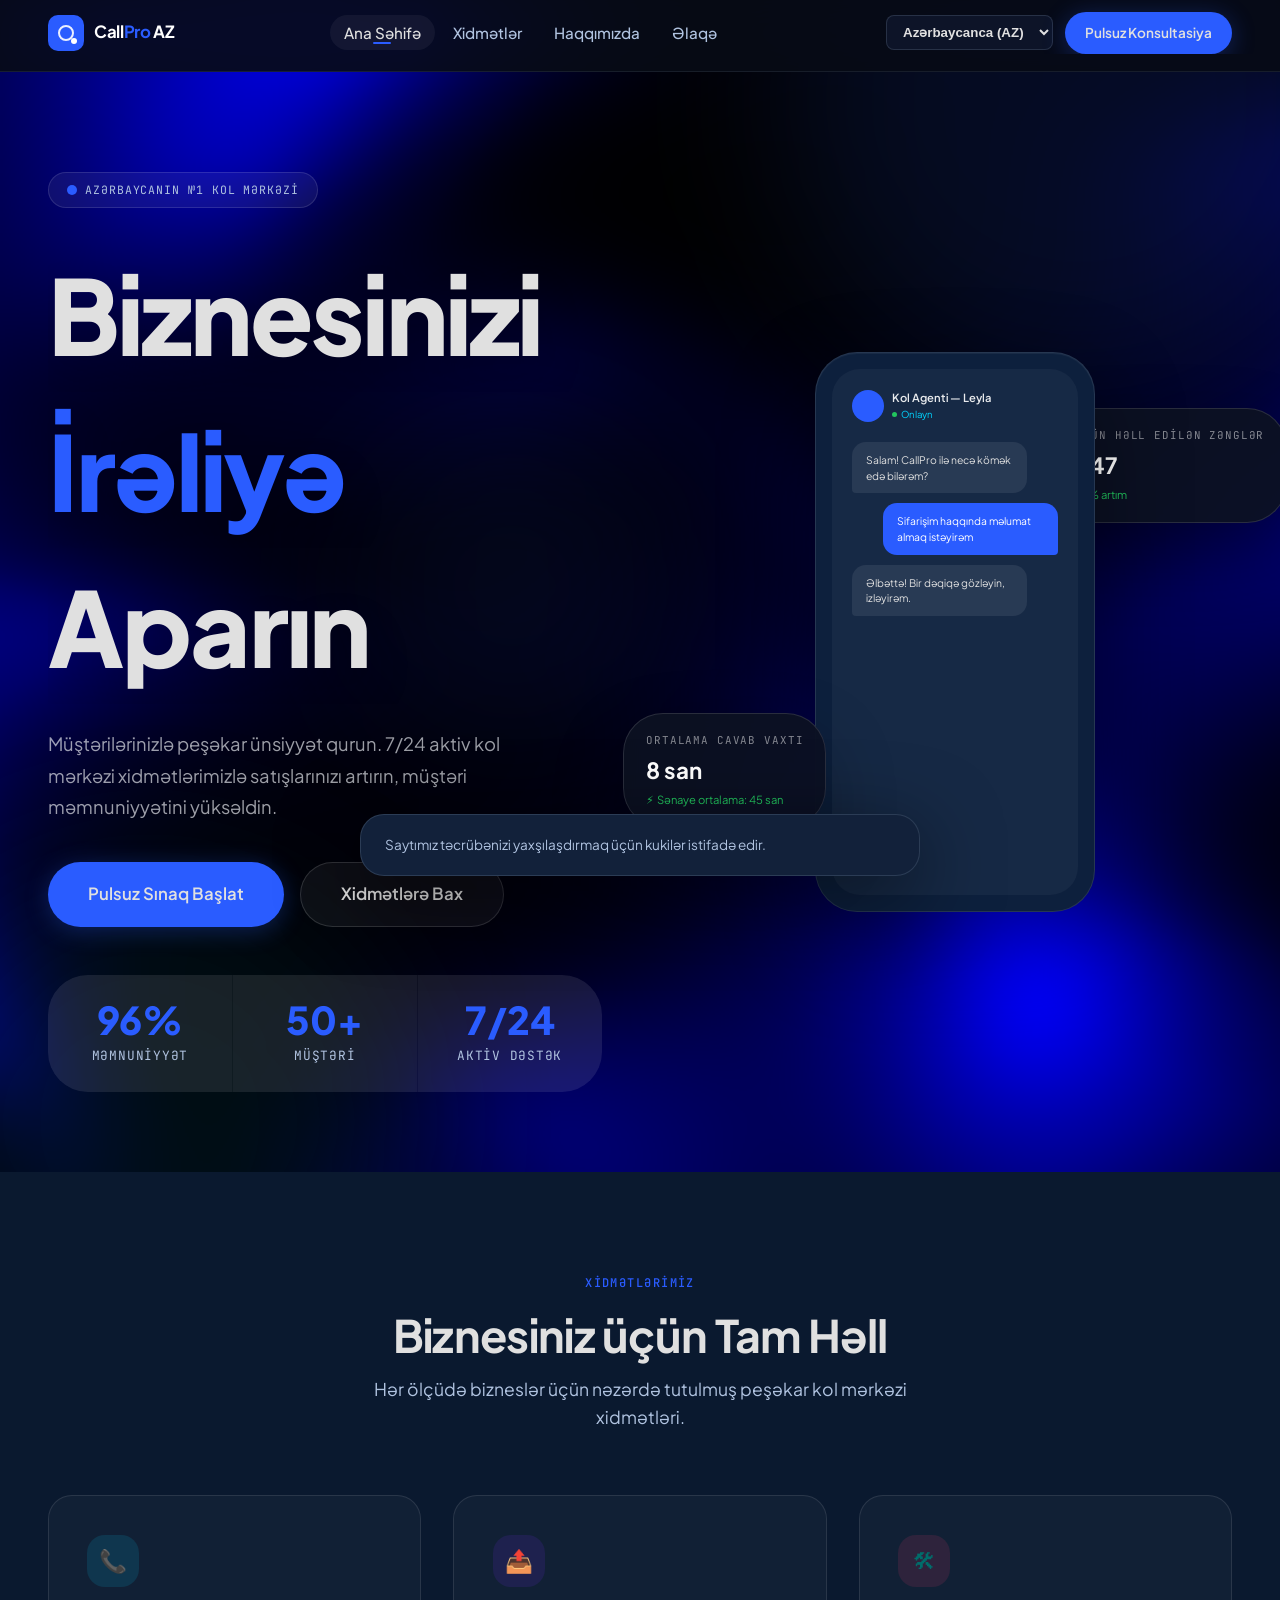
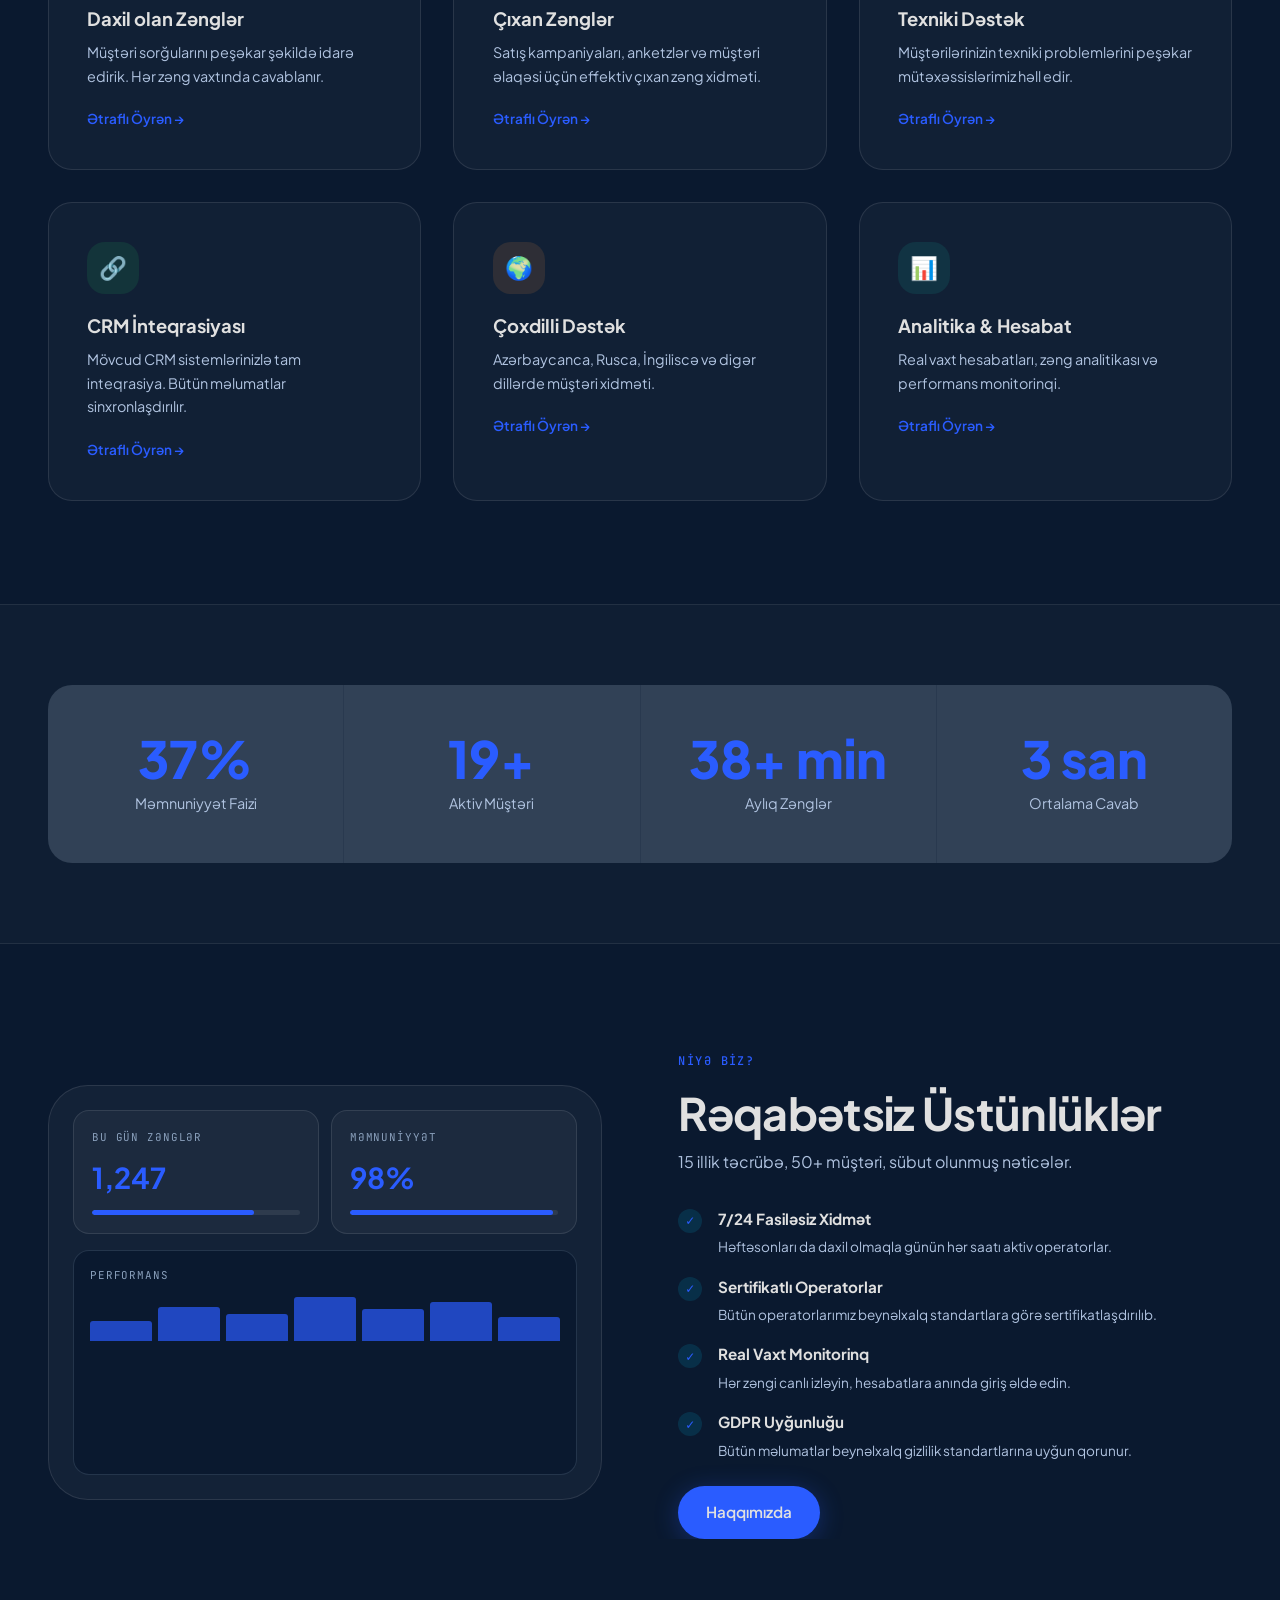
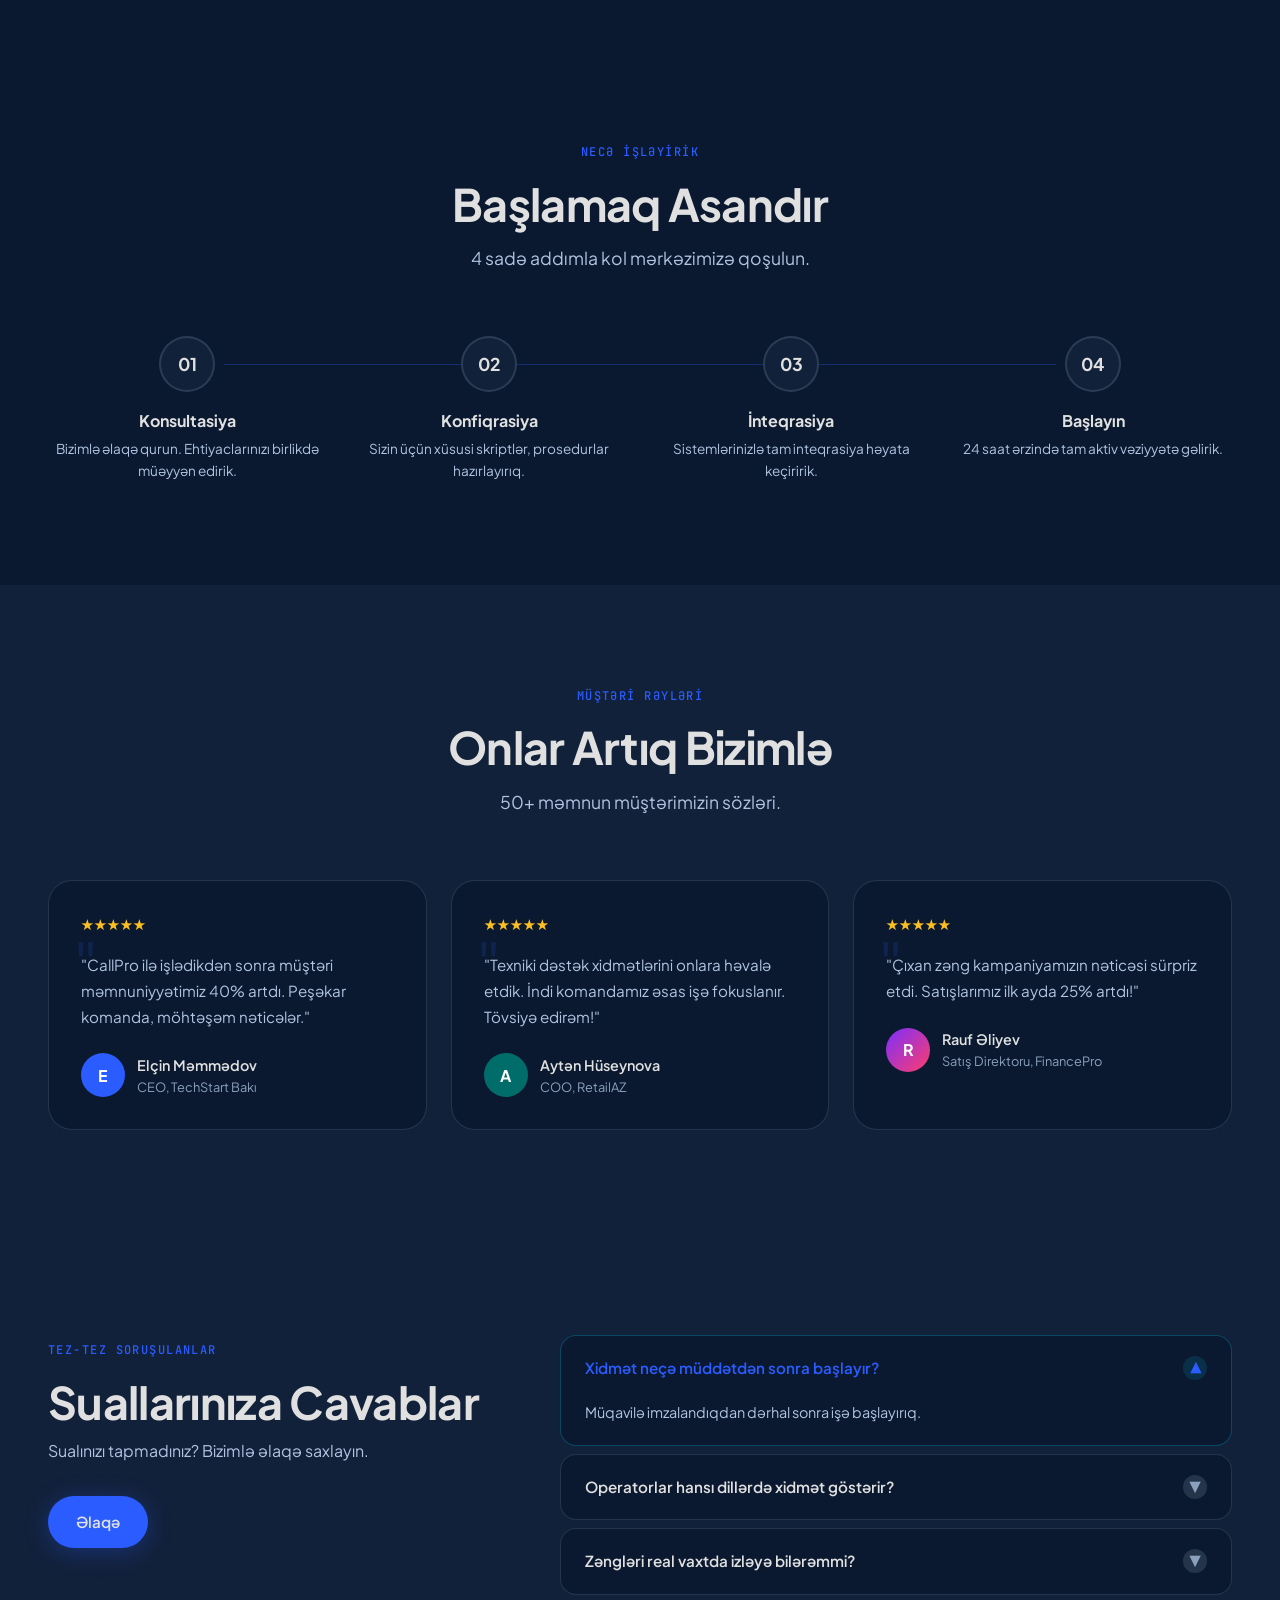
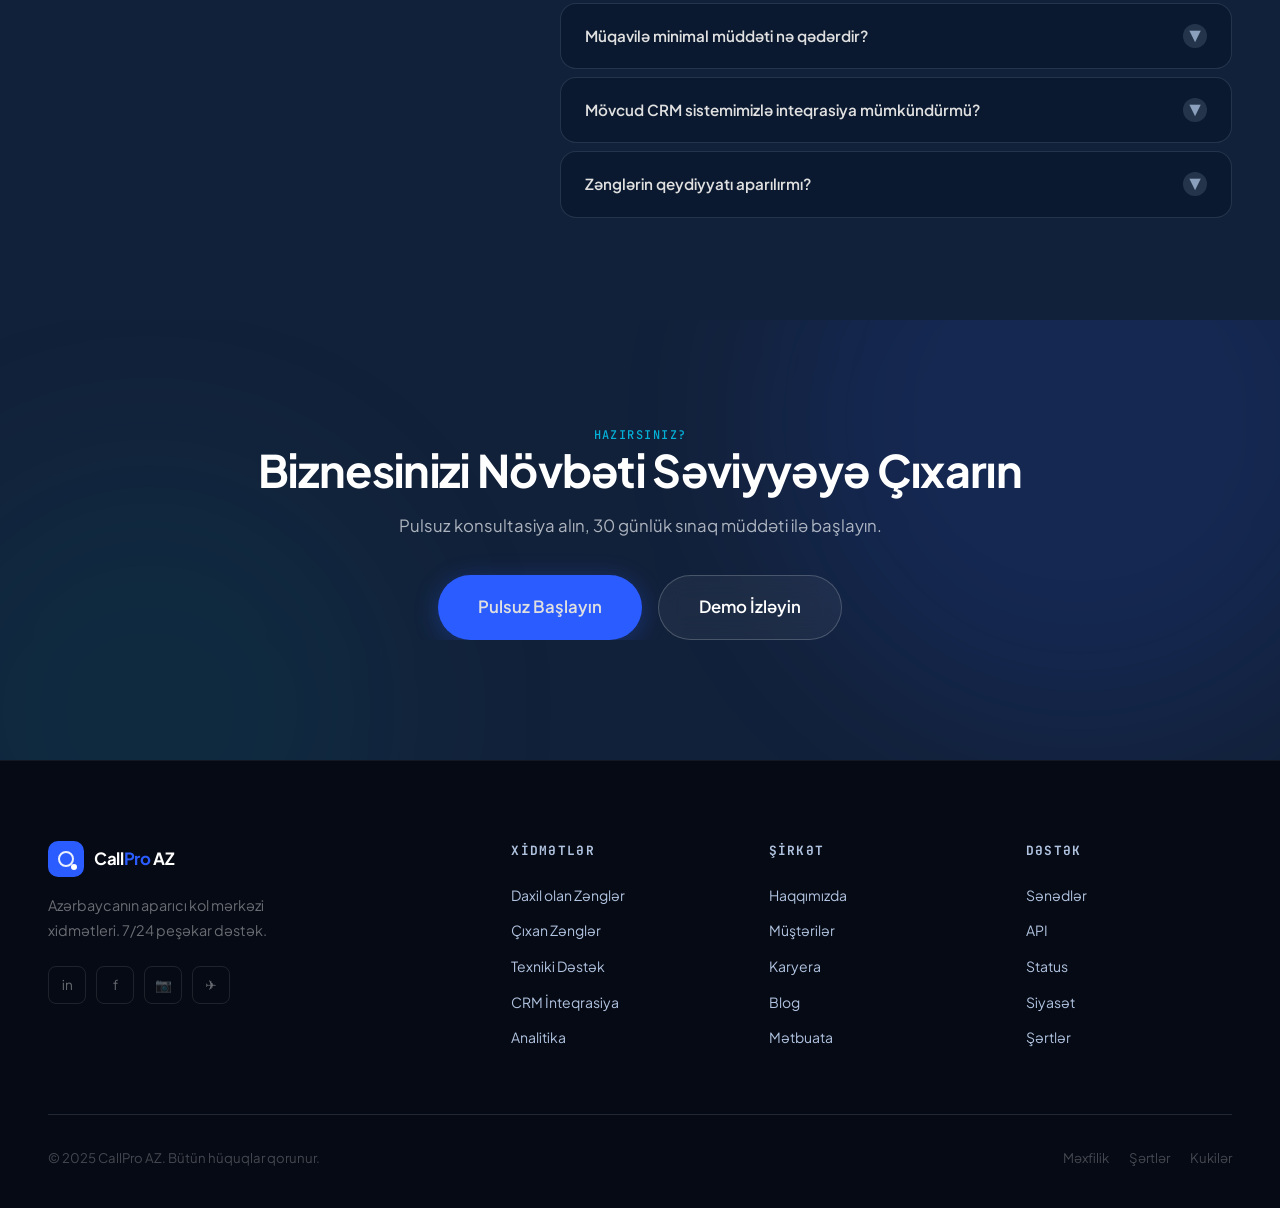
==== commit 0729c808: "Add files via upload" ====
--- a/index.html
+++ b/index.html
@@ -97,7 +97,7 @@
     <div class="hero__layout">
 
       <div>
-        <div class="hero__badge">
+        <div class="hero__badge" id="heroBadge"> 
           <span class="hero__badge-dot"></span>
           <span class="hero__badge-text" data-i18n="hero_badge">Azərbaycanın №1 Kol Mərkəzi</span>
         </div>
@@ -511,5 +511,24 @@
 
 <script src="js/translations.js"></script>
 <script src="js/app.js"></script>
+<script src="js/three.r134.min.js"></script>
+<script src="js/vanta.fog.min.js"></script>
+<script>
+VANTA.FOG({
+  el: ".hero__bg",
+  mouseControls: true,
+  touchControls: true,
+  gyroControls: false,
+  minHeight: 200.00,
+  minWidth: 200.00,
+  highlightColor: 0x0,
+  midtoneColor: 0xff,
+  lowlightColor: 0xff,
+  baseColor: 0x0,
+  blurFactor: 0.90,
+  speed: 1.20,
+  zoom: 0.90
+})
+</script>
 </body>
 </html>
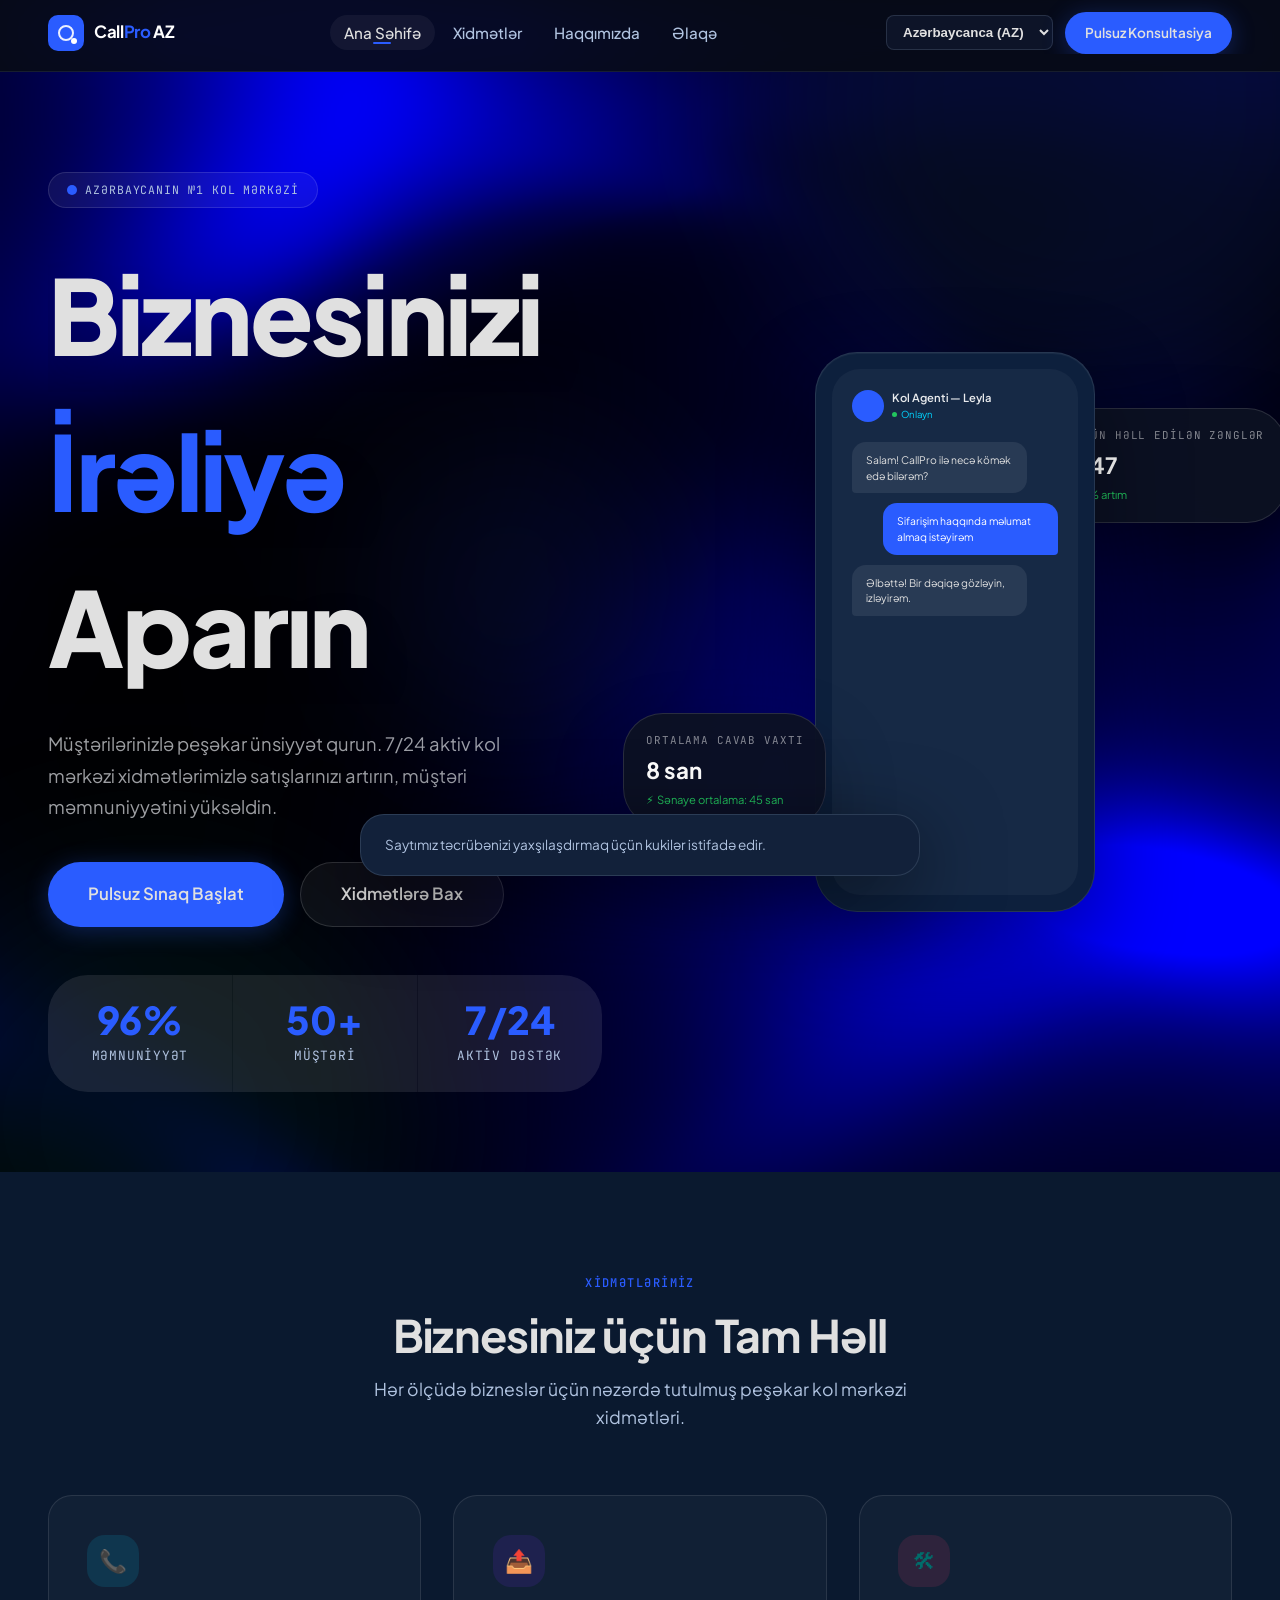
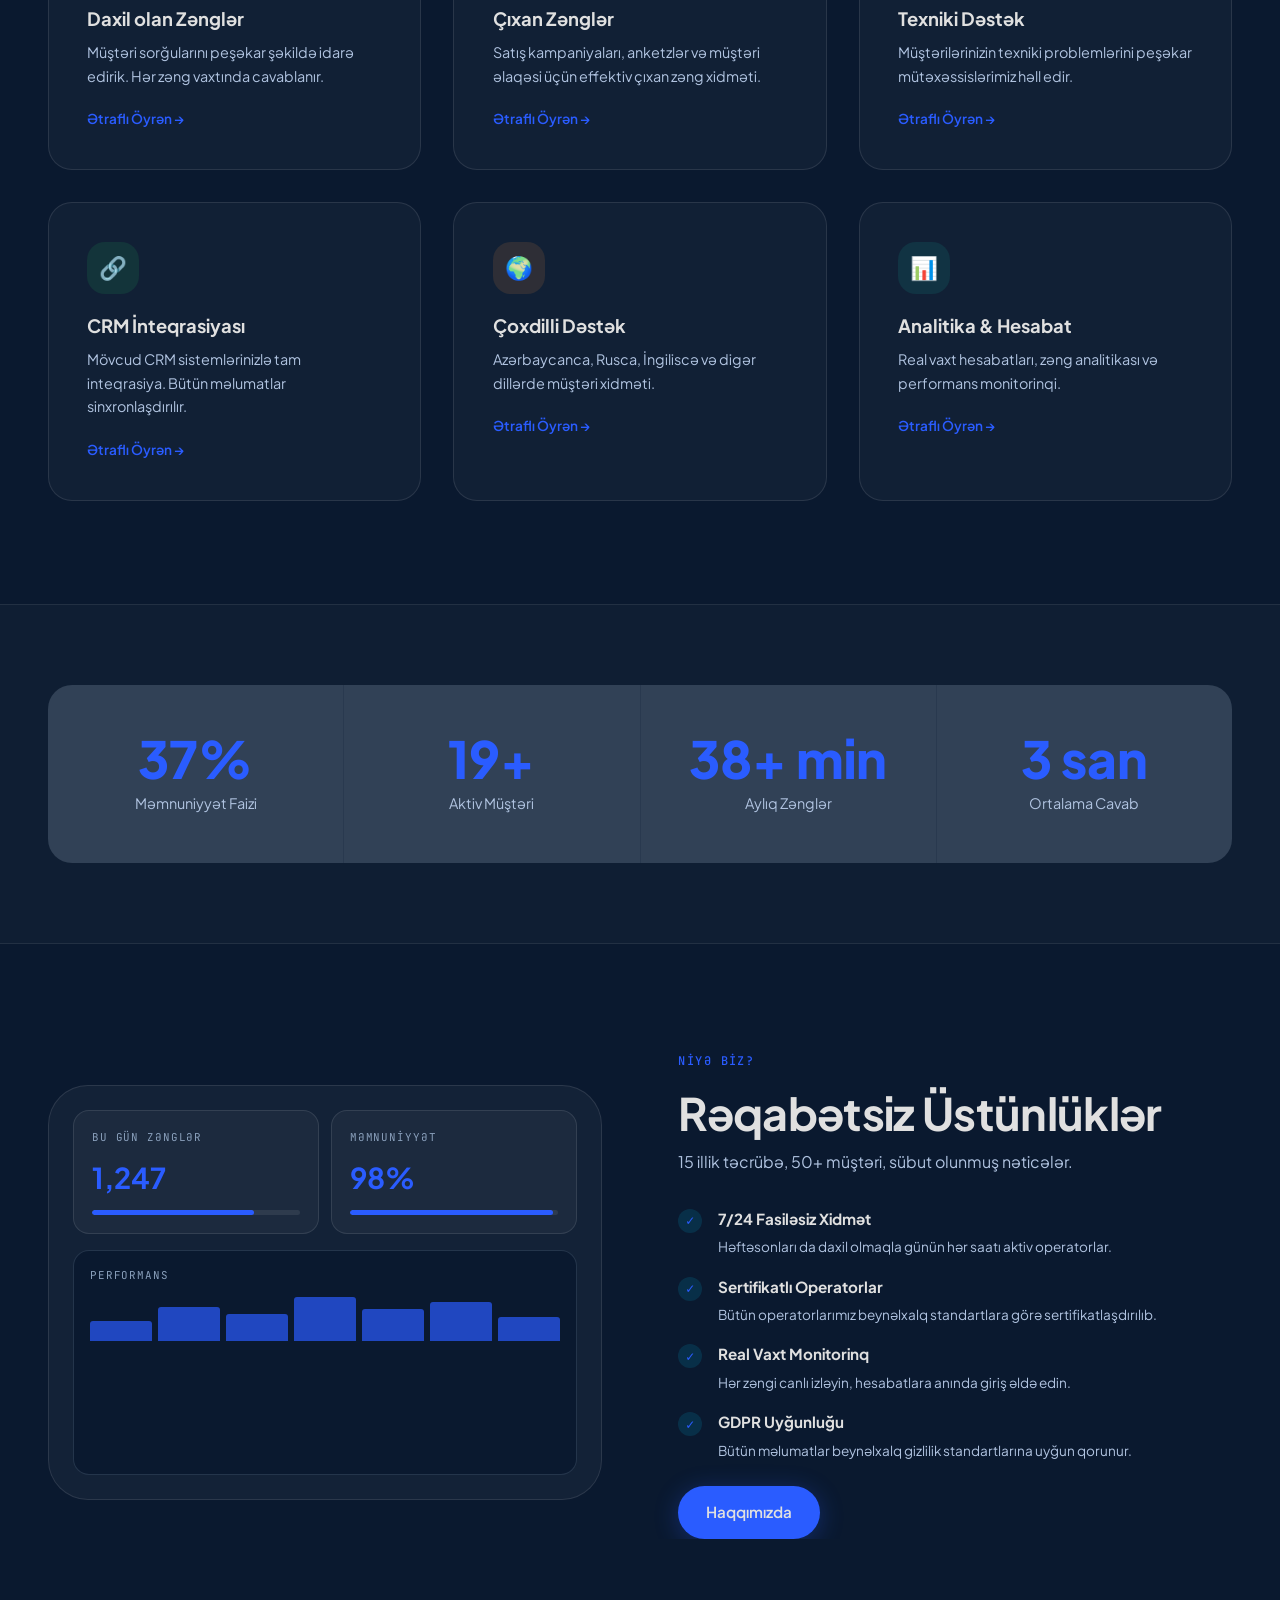
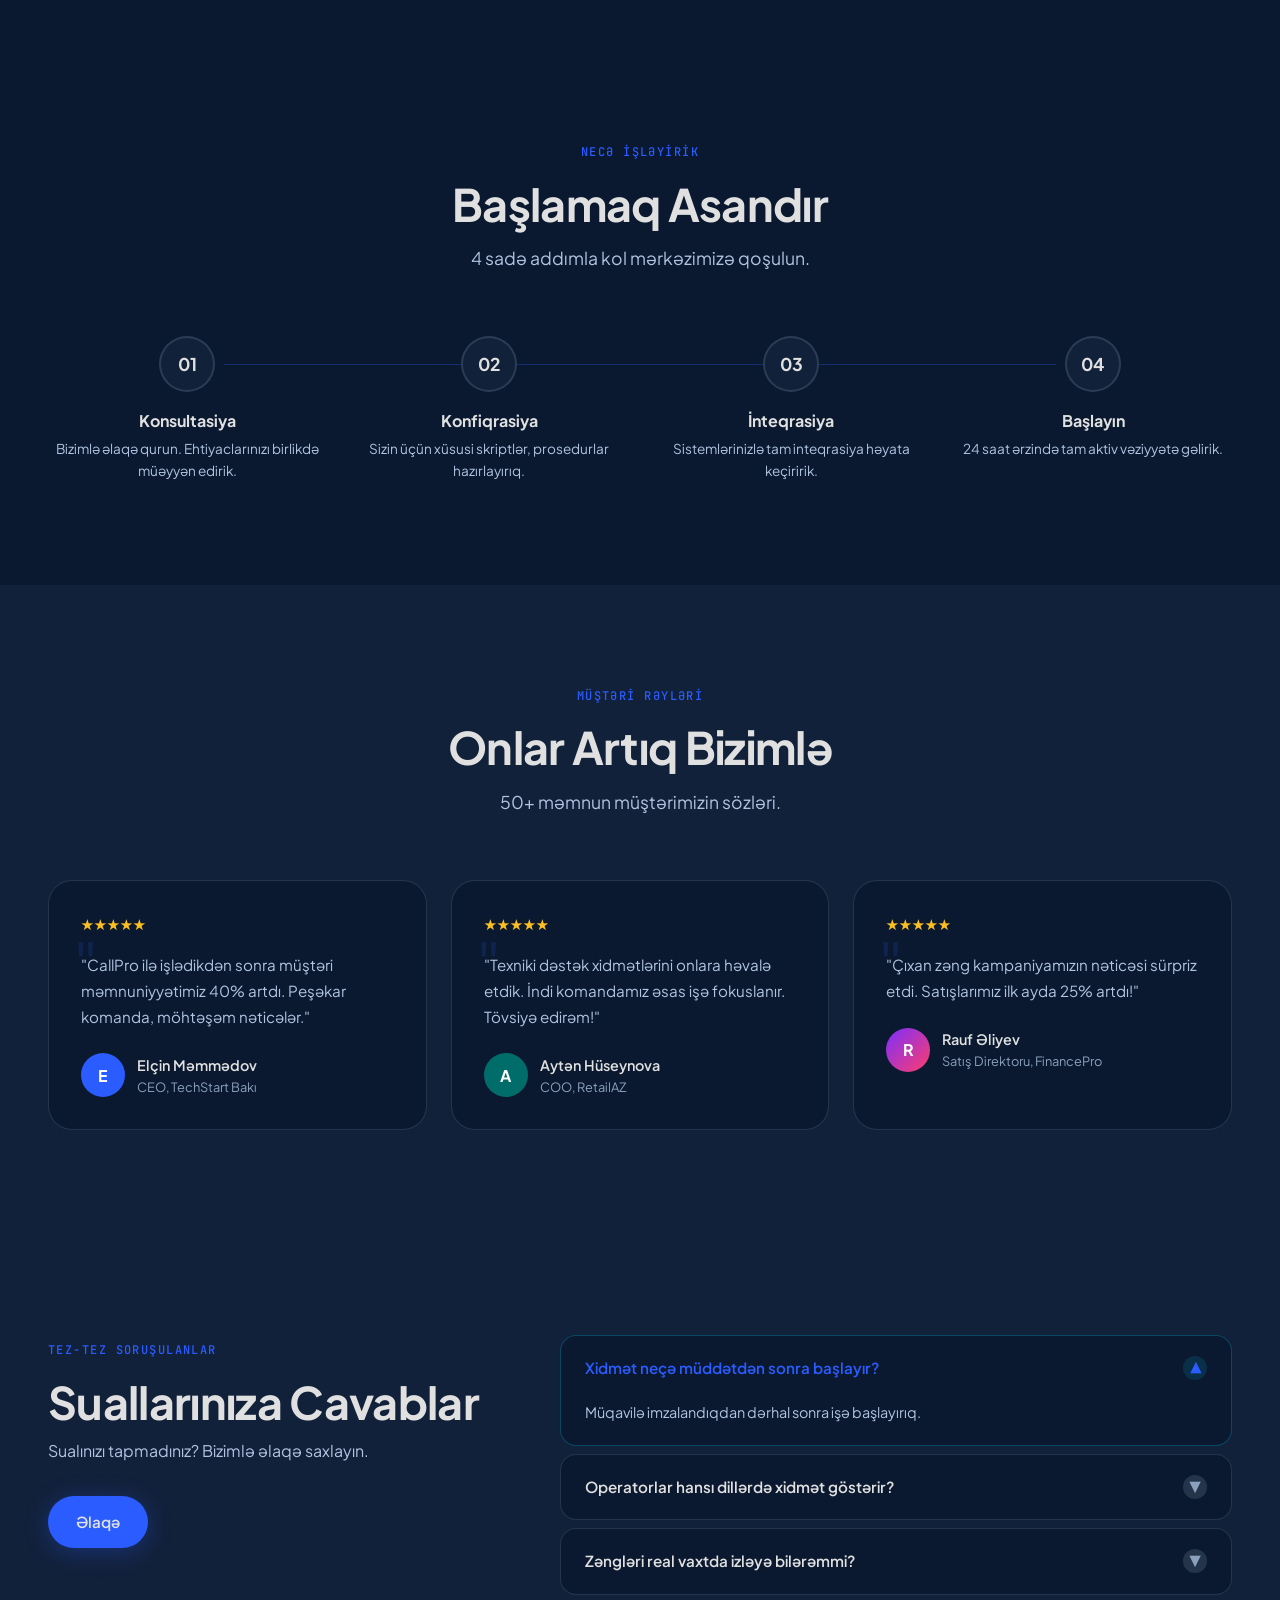
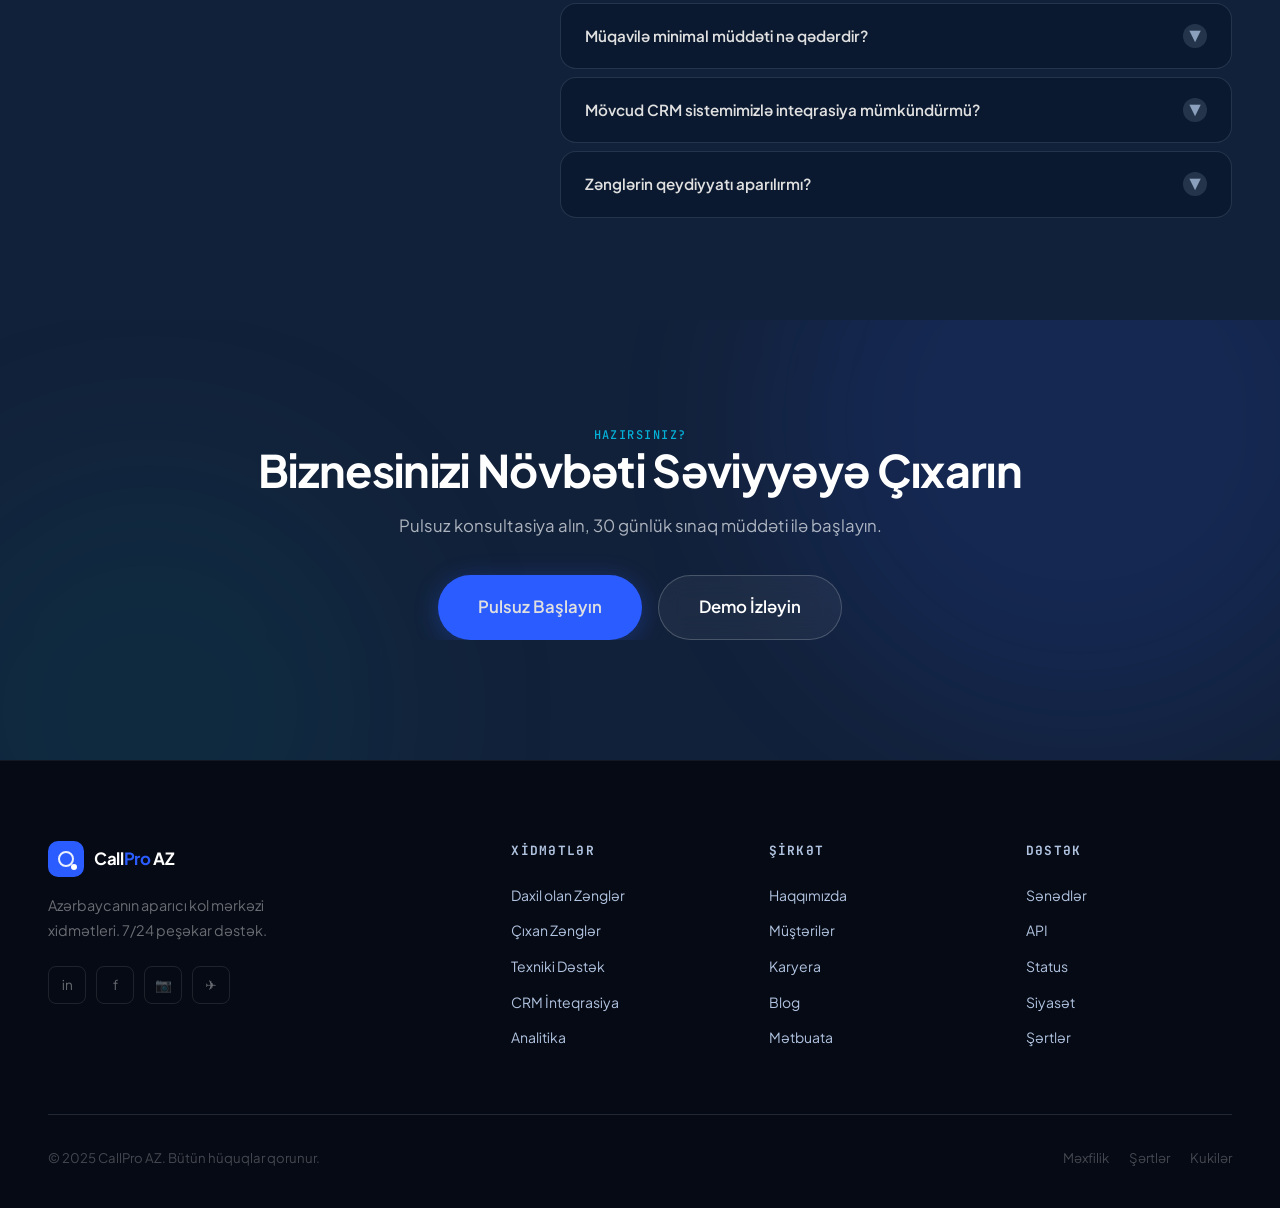
==== commit 78ca5824: "Update fmt.Println message from 'Hello' to 'Goodbye'" ====
--- a/index.html
+++ b/index.html
@@ -526,7 +526,7 @@
   lowlightColor: 0xff,
   baseColor: 0x0,
   blurFactor: 0.90,
-  speed: 1.20,
+  speed: 5.00,
   zoom: 0.90
 })
 </script>
